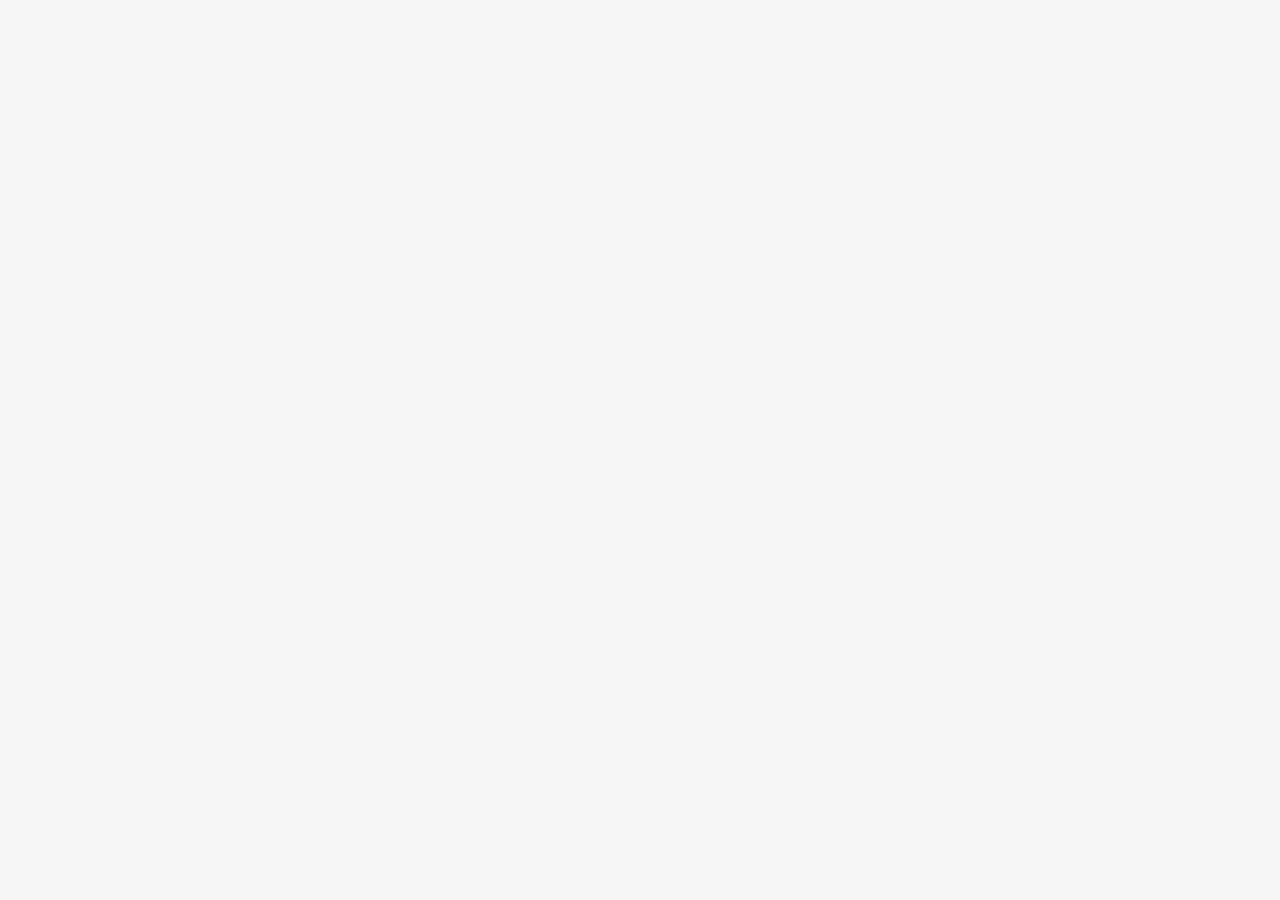
==== linenshirt/index.html @ 21cb7968 "Embed Linenshirt in the MrSpace page instead of redirecting" ====
<!doctype html>
<html lang="en">
<head>
  <meta charset="utf-8">
  <meta name="viewport" content="width=device-width, initial-scale=1">
  <meta name="robots" content="noindex,nofollow">
  <meta name="referrer" content="no-referrer">
  <meta http-equiv="Content-Security-Policy" content="default-src 'self'; frame-src https://linenshirt-atelier.rockyfrost10.chatgpt.site; style-src 'self' 'unsafe-inline'; script-src 'self' 'unsafe-inline'; base-uri 'none'; object-src 'none'">
  <title>Linenshirt · Personal wardrobe</title>
  <link rel="canonical" href="https://mrspace.online/linenshirt/">
  <link rel="stylesheet" href="/assets/site.css">
  <style>
    html,body{width:100%;height:100%;margin:0;overflow:hidden;background:var(--paper,#f6f6f6)}
    main{width:100%;height:100%;height:100dvh}
    iframe{display:block;width:100%;height:100%;border:0;background:#f6f6f6}
  </style>
</head>
<body>
  <main><iframe title="Linenshirt · Personal wardrobe and studio" src="https://linenshirt-atelier.rockyfrost10.chatgpt.site/" referrerpolicy="no-referrer" loading="eager"></iframe></main>
</body>
</html>
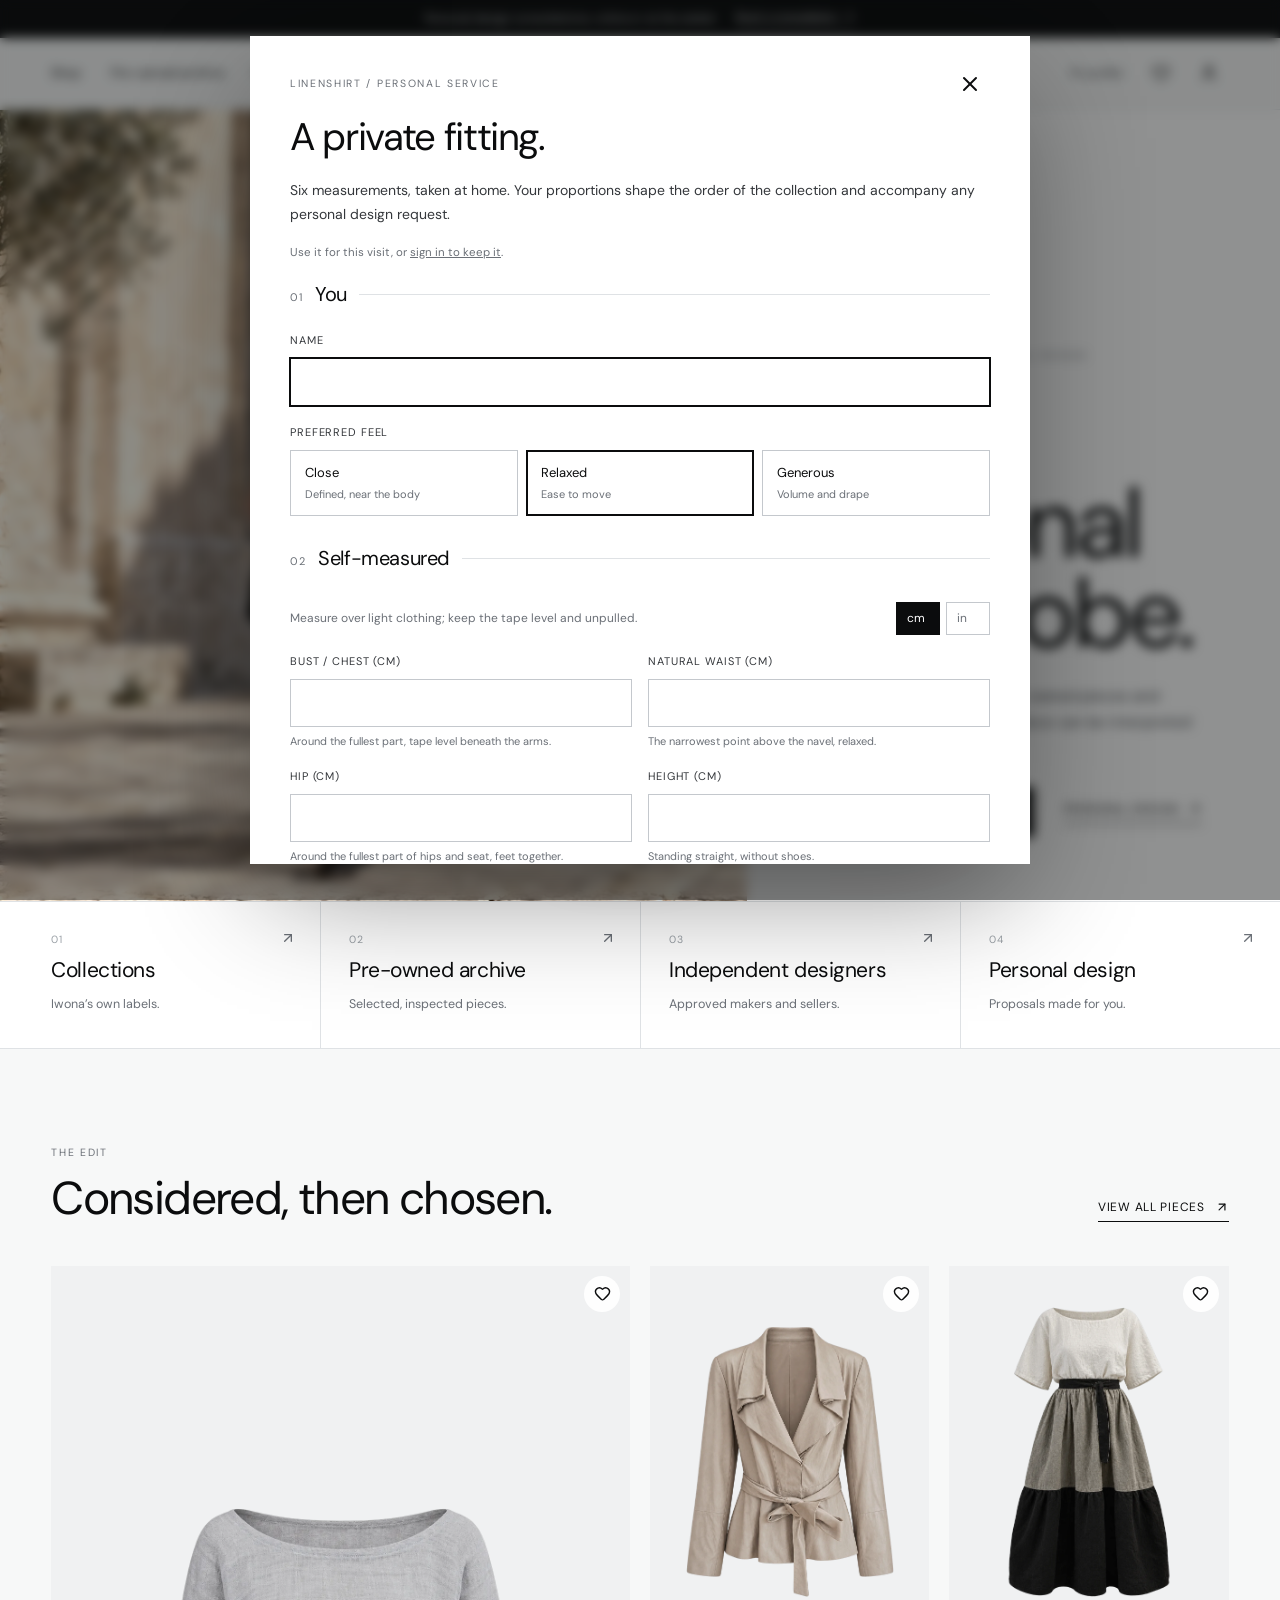
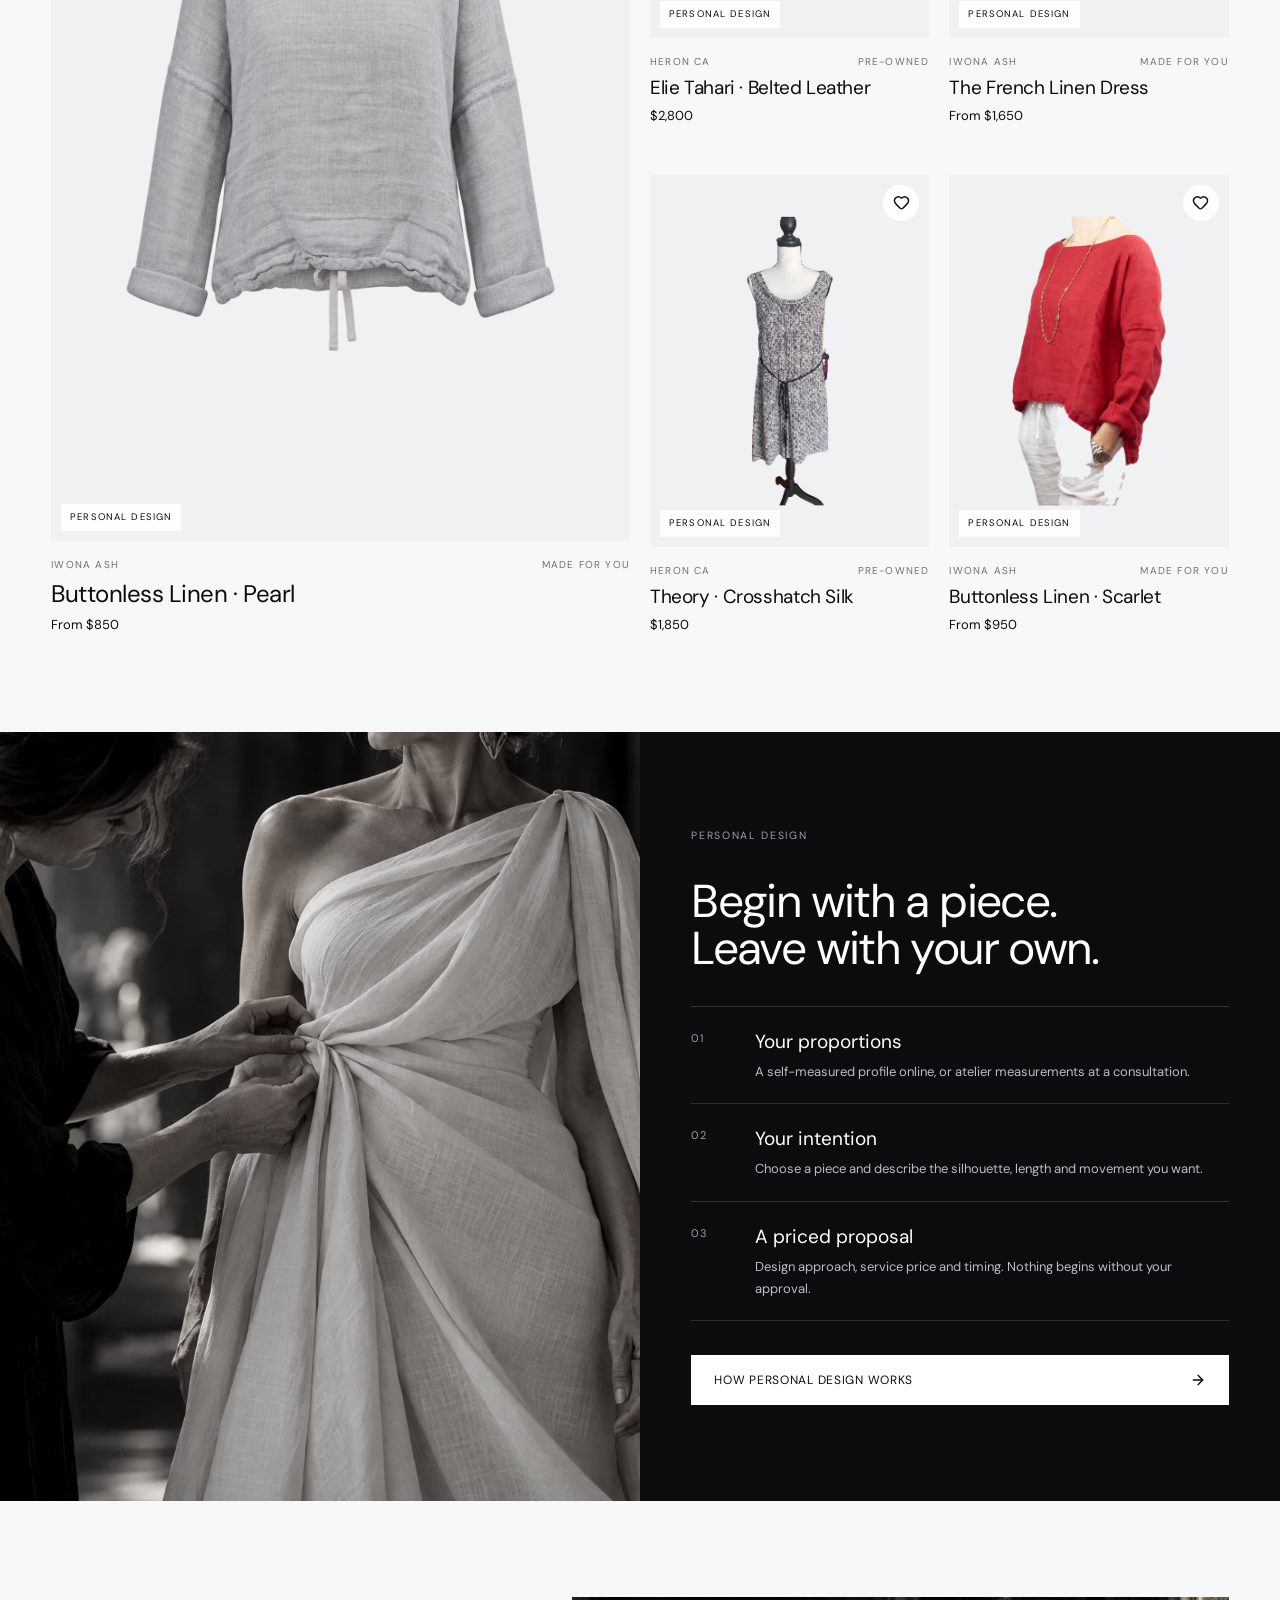
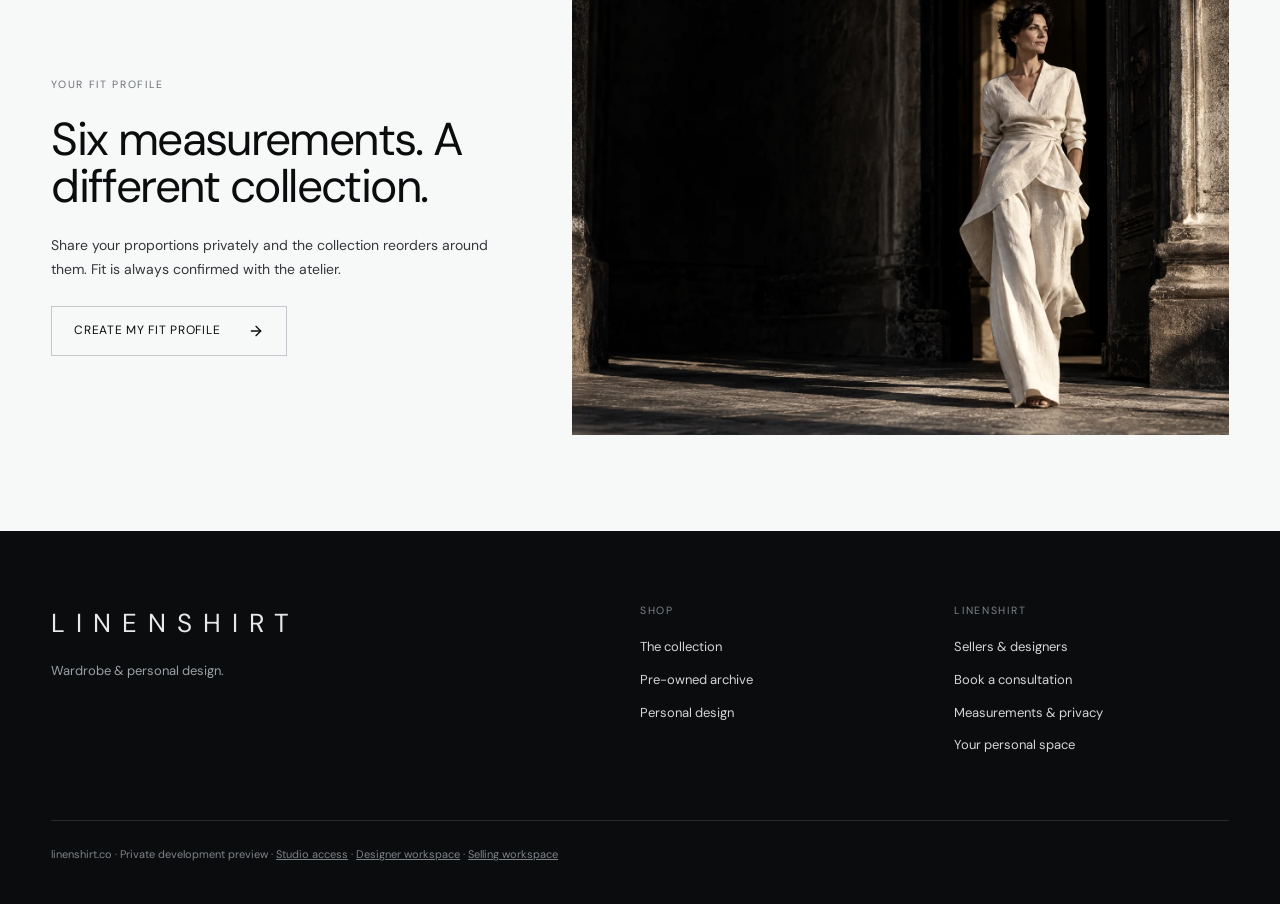
==== commit c2fc5823: "Add files via upload" ====
--- a/linenshirt/index.html
+++ b/linenshirt/index.html
@@ -5,17 +5,15 @@
   <meta name="viewport" content="width=device-width, initial-scale=1">
   <meta name="robots" content="noindex,nofollow">
   <meta name="referrer" content="no-referrer">
-  <meta http-equiv="Content-Security-Policy" content="default-src 'self'; frame-src https://linenshirt-atelier.rockyfrost10.chatgpt.site; style-src 'self' 'unsafe-inline'; script-src 'self' 'unsafe-inline'; base-uri 'none'; object-src 'none'">
+  <meta http-equiv="Content-Security-Policy" content="default-src 'self'; img-src 'self' data:; font-src 'self'; style-src 'self' 'unsafe-inline'; script-src 'self' 'unsafe-inline'; connect-src 'self'; frame-src 'none'; base-uri 'none'; object-src 'none'">
   <title>Linenshirt · Personal wardrobe</title>
+  <meta name="description" content="Linenshirt: contemporary pieces and personal design around your measurements. Illustrative preview collection.">
   <link rel="canonical" href="https://mrspace.online/linenshirt/">
-  <link rel="stylesheet" href="/assets/site.css">
-  <style>
-    html,body{width:100%;height:100%;margin:0;overflow:hidden;background:var(--paper,#f6f6f6)}
-    main{width:100%;height:100%;height:100dvh}
-    iframe{display:block;width:100%;height:100%;border:0;background:#f6f6f6}
-  </style>
+  <link rel="stylesheet" href="/linenshirt/app.css?v=20261021">
 </head>
 <body>
-  <main><iframe title="Linenshirt · Personal wardrobe and studio" src="https://linenshirt-atelier.rockyfrost10.chatgpt.site/" referrerpolicy="no-referrer" loading="eager"></iframe></main>
+  <div id="root"></div>
+  <noscript>Linenshirt needs JavaScript to show the collection.</noscript>
+  <script src="/linenshirt/app.js?v=20261021" defer></script>
 </body>
 </html>
--- a/linenshirt/app.css
+++ b/linenshirt/app.css
@@ -0,0 +1,499 @@
+/* Linenshirt — contemporary fashion-house identity (2026-10-21 direction).
+   Near-white and ink, disciplined cool neutrals, large editorial photography. */
+@font-face{font-family:LSans;src:url('/linenshirt/sans.ttf') format('truetype');font-display:swap}
+
+:root{
+  --bg:#f7f8f8;--paper:#ffffff;--surface:#eef0f1;--surface-2:#e4e7e9;
+  --line:#dfe2e5;--line-strong:#c4c8cd;
+  --ink:#0b0c0d;--ink-2:#34373b;--muted:#6b7077;--faint:#9aa0a6;
+  --danger:#a1271c;--danger-bg:#fbeeed;--ok-bg:#eaf0ec;--ok:#1f4a33;
+  --display:'Helvetica Neue',LSans,Arial,sans-serif;
+  --text:LSans,'Helvetica Neue',Arial,sans-serif;
+  --gutter:clamp(20px,4vw,64px);
+  --photo:saturate(.72) contrast(1.07) brightness(1.02);
+}
+*{box-sizing:border-box}
+html{scroll-behavior:smooth;-webkit-text-size-adjust:100%}
+body{margin:0;background:var(--bg);color:var(--ink);font:14px/1.6 var(--text);-webkit-font-smoothing:antialiased;font-synthesis:none}
+button,input,select,textarea{font:inherit;color:inherit}
+button,a{touch-action:manipulation}
+button{cursor:pointer;background:none;border:0;padding:0;text-align:inherit}
+button:disabled{opacity:.42;cursor:not-allowed}
+button[aria-busy="true"]{cursor:progress;opacity:.7}
+a{color:inherit}
+:focus-visible{outline:2px solid var(--ink);outline-offset:3px}
+h1,h2,h3,p,figure,blockquote{margin:0}
+h1,h2,h3{font-family:var(--display);font-weight:400;line-height:1.02;letter-spacing:-.035em}
+h1{font-size:clamp(40px,5.4vw,88px)}
+h2{font-size:clamp(30px,3.6vw,56px)}
+h3{font-size:22px;letter-spacing:-.02em;line-height:1.15}
+em{font-style:normal}
+p{color:var(--ink-2);line-height:1.7}
+strong{font-weight:500}
+img{display:block;width:100%;object-fit:cover;filter:var(--photo)}
+.eyebrow{display:block;font-size:10.5px;letter-spacing:.16em;text-transform:uppercase;color:var(--muted);line-height:1.5}
+.small{font-size:11.5px;color:var(--muted)}
+.sr-only,.skip:not(:focus){position:absolute;width:1px;height:1px;overflow:hidden;clip:rect(0 0 0 0);white-space:nowrap}
+.skip:focus{position:fixed;top:10px;left:10px;z-index:200;background:var(--ink);color:#fff;padding:10px 14px}
+
+/* Announcement + header */
+.announcement{background:var(--ink);color:#e9ebec;display:flex;justify-content:center;align-items:center;gap:18px;font-size:11px;letter-spacing:.04em;padding:9px var(--gutter);flex-wrap:wrap;text-align:center}
+.announcement button{display:inline-flex;align-items:center;gap:6px;color:#fff;border-bottom:1px solid #fff6;padding-bottom:1px}
+.header{position:sticky;top:0;z-index:60;display:grid;grid-template-columns:1fr auto 1fr;align-items:center;gap:20px;height:72px;padding:0 var(--gutter);background:rgba(247,248,248,.92);backdrop-filter:saturate(1.4) blur(14px);border-bottom:1px solid var(--line)}
+.header nav{display:flex;gap:30px;justify-self:start}
+.header nav button{font-size:12.5px;letter-spacing:.01em;padding:8px 0;border-bottom:1px solid transparent}
+.header nav button[aria-current="page"]{border-color:var(--ink)}
+.header nav button:hover{border-color:var(--line-strong)}
+.wordmark{font-family:var(--display);font-size:21px;letter-spacing:.42em;margin-right:-.42em;font-weight:400;justify-self:center;white-space:nowrap}
+.header-tools{display:flex;align-items:center;gap:8px;justify-self:end}
+.tool-text{font-size:12px;padding:8px 10px;color:var(--ink-2)}
+.tool-text:hover{color:var(--ink)}
+.icon-button{position:relative;display:inline-flex;align-items:center;justify-content:center;width:40px;height:40px}
+.icon-button .count{position:absolute;top:4px;right:2px;min-width:16px;height:16px;border-radius:8px;background:var(--ink);color:#fff;font-size:9px;line-height:16px;text-align:center;padding:0 4px}
+.admin-link{font-size:11px;letter-spacing:.14em;text-transform:uppercase;padding:9px 12px;border:1px solid var(--ink)}
+.mobile-only{display:none!important}
+.notices{position:sticky;top:72px;z-index:55}
+.notice{display:flex;align-items:center;justify-content:space-between;gap:20px;padding:12px var(--gutter);font-size:12.5px}
+.notice.error,.form-error{background:var(--danger-bg);color:var(--danger)}
+.notice.success{background:var(--ok-bg);color:var(--ok)}
+.notice button{display:flex}
+.form-error{padding:12px 14px;font-size:12px;margin-bottom:18px;border-left:2px solid var(--danger)}
+
+/* Buttons and links */
+.button{display:inline-flex;align-items:center;justify-content:space-between;gap:28px;min-height:50px;padding:14px 22px;background:var(--ink);color:#fff;border:1px solid var(--ink);font-size:12px;letter-spacing:.06em;text-transform:uppercase;text-decoration:none;transition:background .2s,color .2s,border-color .2s}
+.button:hover:not(:disabled){background:#2a2d31;border-color:#2a2d31}
+.button.light{background:#fff;color:var(--ink);border-color:#fff}
+.button.light:hover:not(:disabled){background:var(--surface);border-color:var(--surface)}
+.button.outline{background:transparent;color:var(--ink);border-color:var(--line-strong)}
+.button.outline:hover:not(:disabled){border-color:var(--ink);background:transparent}
+.button.wide{width:100%}
+.button.danger{color:var(--danger);border-color:#e3b8b3}
+.button.danger-solid{background:var(--danger);border-color:var(--danger);color:#fff}
+.text-link{display:inline-flex;align-items:center;gap:10px;font-size:12px;letter-spacing:.06em;text-transform:uppercase;text-decoration:none;border-bottom:1px solid var(--ink);padding-bottom:4px}
+.text-link.quiet{text-transform:none;letter-spacing:0;border-color:var(--line-strong);color:var(--ink-2)}
+.text-link:hover{border-color:var(--muted)}
+
+/* Hero: asymmetric fashion composition */
+.hero{position:relative;display:grid;grid-template-columns:minmax(0,7fr) minmax(0,5fr);min-height:min(88dvh,900px);background:var(--paper);border-bottom:1px solid var(--line)}
+.hero-media{position:relative;overflow:hidden;background:#111}
+.hero-media img{position:absolute;inset:0;height:100%;object-position:38% 42%;filter:saturate(.82) contrast(1.1) brightness(.98);transform:scale(1.08);transform-origin:38% 50%}
+.hero-copy{display:flex;flex-direction:column;justify-content:flex-end;padding:56px var(--gutter) 64px;gap:26px;position:relative;z-index:1}
+.hero-copy h1{font-size:clamp(52px,7.6vw,128px);line-height:.92;letter-spacing:-.055em;margin-left:-.06em}
+.hero-copy p{max-width:400px;font-size:15px}
+.hero-actions{display:flex;align-items:center;gap:30px;flex-wrap:wrap}
+.hero-inset{position:absolute;left:calc(58.333% - 32px - clamp(150px,14vw,220px));bottom:48px;width:clamp(150px,14vw,220px);background:var(--paper);padding:10px 10px 14px;box-shadow:0 30px 60px -30px #0005;z-index:2}
+.hero-inset img{aspect-ratio:4/5}
+.hero-inset figcaption{font-size:10px;letter-spacing:.08em;text-transform:uppercase;color:var(--muted);margin-top:10px;line-height:1.5}
+
+/* Pillars */
+.pillars{display:grid;grid-template-columns:repeat(4,1fr);border-bottom:1px solid var(--line);background:var(--paper)}
+.pillars button{position:relative;display:grid;gap:6px;padding:30px var(--gutter) 34px 28px;border-left:1px solid var(--line);text-align:left;transition:background .2s}
+.pillars button:first-child{border-left:0;padding-left:var(--gutter)}
+.pillars button:hover{background:var(--surface)}
+.pillars span{font-size:10.5px;color:var(--faint);letter-spacing:.1em}
+.pillars strong{font-family:var(--display);font-weight:400;font-size:21px;letter-spacing:-.02em}
+.pillars em{font-size:12.5px;color:var(--muted)}
+.pillars svg{position:absolute;top:28px;right:24px;color:var(--muted)}
+
+/* Sections */
+.section{padding:96px var(--gutter);max-width:1680px;margin:0 auto}
+.section.narrow{max-width:760px}
+.section-title{display:flex;justify-content:space-between;align-items:end;gap:24px;margin-bottom:44px}
+.section-title h1,.section-title h2{margin-top:14px}
+.title-actions{display:flex;gap:12px;flex-wrap:wrap}
+
+/* Product grid */
+.product-grid{display:grid;grid-template-columns:repeat(4,minmax(0,1fr));gap:48px 20px}
+.product-grid.feature{grid-template-columns:repeat(4,minmax(0,1fr))}
+.product-grid.feature .product-card:first-child{grid-column:span 2;grid-row:span 2}
+.product-grid.feature .product-card:first-child .product-image img{aspect-ratio:auto;height:100%;min-height:560px}
+.product-grid.feature .product-card:first-child .product-name{font-size:28px}
+.product-card{display:flex;flex-direction:column}
+.product-image{position:relative;overflow:hidden;background:var(--surface);flex:1}
+.product-image>button:first-child{display:block;width:100%;height:100%}
+.product-image img{aspect-ratio:3/4;height:100%;transition:transform .6s cubic-bezier(.2,.7,.2,1)}
+.product-image>button:hover img{transform:scale(1.035)}
+.favorite{position:absolute;right:10px;top:10px;background:#fffffff0;border-radius:50%;width:36px;height:36px}
+.tag{position:absolute;left:10px;bottom:10px;background:#fffffff0;font-size:9.5px;letter-spacing:.12em;text-transform:uppercase;padding:6px 9px}
+.product-meta{display:flex;justify-content:space-between;gap:10px;margin:16px 0 6px;font-size:10px;letter-spacing:.12em;text-transform:uppercase;color:var(--muted)}
+.product-name{font-family:var(--display);font-size:19px;letter-spacing:-.02em;line-height:1.25;text-align:left}
+.product-name:hover{text-decoration:underline;text-underline-offset:4px;text-decoration-thickness:1px}
+.product-bottom{display:flex;justify-content:space-between;gap:12px;margin-top:6px;font-size:13px}
+.fit{font-size:11px;color:var(--muted)}
+.fit-0{color:var(--ink)}
+.fit-0:before{content:'';display:inline-block;width:6px;height:6px;border-radius:50%;background:var(--ink);margin-right:6px;vertical-align:1px}
+
+/* Service band */
+.service-band{display:grid;grid-template-columns:1fr 1fr;background:var(--ink);color:#fff}
+.service-band>img{height:100%;min-height:720px;filter:grayscale(.85) contrast(1.1) brightness(.92)}
+.service-band>div{padding:96px var(--gutter);display:flex;flex-direction:column;justify-content:center;gap:34px}
+.service-band .eyebrow{color:#9aa0a6}
+.service-band h2{color:#fff}
+.service-band p{color:#b9bec4}
+.steps{list-style:none;margin:0;padding:0;display:grid;gap:0;border-top:1px solid #ffffff26}
+.steps li{display:grid;grid-template-columns:52px 1fr;gap:12px;padding:20px 0;border-bottom:1px solid #ffffff26}
+.steps li>span{font-size:11px;letter-spacing:.1em;color:#9aa0a6;padding-top:3px}
+.steps strong{display:block;font-family:var(--display);font-weight:400;font-size:19px;margin-bottom:4px}
+.steps p{font-size:13px}
+.steps.compact{border-color:var(--line)}
+.steps.compact li{border-color:var(--line);padding:14px 0}
+.steps.compact li>span{color:var(--muted)}
+.steps.compact strong{font-size:16px}
+.steps.compact p{color:var(--ink-2);font-size:12.5px}
+
+/* Split feature */
+.split-feature{display:grid;grid-template-columns:5fr 7fr;gap:var(--gutter);align-items:center}
+.split-copy{display:grid;gap:24px;justify-items:start;max-width:480px}
+.split-feature>img{aspect-ratio:3/2;object-position:30% 50%}
+
+/* Shop */
+.collection-heading{display:flex;justify-content:space-between;align-items:end;gap:40px}
+.collection-heading h1{margin-top:16px}
+.profile-link{display:inline-flex;gap:8px;align-items:center;font-size:12px;border-bottom:1px solid var(--line-strong);padding-bottom:4px;white-space:nowrap}
+.filters{display:flex;justify-content:space-between;align-items:center;gap:20px;margin:48px 0 18px;padding:14px 0;border-top:1px solid var(--line);border-bottom:1px solid var(--line);position:sticky;top:72px;z-index:20;background:var(--bg)}
+.chips{display:flex;gap:6px;flex-wrap:wrap}
+.chips button{font-size:12px;padding:7px 13px;border:1px solid transparent;border-radius:999px;color:var(--ink-2);white-space:nowrap}
+.chips button:hover{border-color:var(--line-strong)}
+.chips button.is-on{background:var(--ink);color:#fff;border-color:var(--ink)}
+.chips button span{opacity:.6;margin-left:4px}
+.filter-tools{display:flex;align-items:center;gap:14px}
+.search{display:flex;align-items:center;gap:8px;border-bottom:1px solid var(--line-strong);padding-bottom:3px}
+.search input{width:150px;border:0;background:none;padding:5px 2px;font-size:12.5px;outline-offset:4px}
+.sort select{border:0;background:none;font-size:12.5px;padding:6px 2px;cursor:pointer}
+.collection-note{font-size:12px;color:var(--muted);margin-bottom:32px}
+.disclosure{font-size:11px;color:var(--muted);margin-top:56px;max-width:760px}
+
+/* Product page */
+.product-page{display:grid;grid-template-columns:minmax(0,7fr) minmax(0,5fr);background:var(--paper)}
+.product-visual{position:relative;background:var(--surface)}
+.product-visual>img{height:calc(100dvh - 72px);min-height:640px}
+.product-visual .detail{position:relative;overflow:hidden;height:70dvh;min-height:480px;border-top:1px solid var(--paper)}
+.product-visual .detail img{height:100%;transform:scale(2.1);transform-origin:45% 40%}
+.product-visual .detail figcaption{position:absolute;left:20px;bottom:18px;background:#fffffff0;font-size:10.5px;letter-spacing:.12em;text-transform:uppercase;padding:7px 10px}
+.back{position:absolute;top:20px;left:20px;display:flex;align-items:center;gap:6px;font-size:12px;background:#fffffff0;padding:9px 12px;z-index:2}
+.product-copy{padding:64px clamp(24px,5vw,80px) 80px;display:flex;flex-direction:column;gap:24px}
+.product-copy h1{font-size:clamp(36px,3.6vw,58px)}
+.price{display:flex;align-items:baseline;gap:14px;flex-wrap:wrap;font-family:var(--display);font-size:24px;color:var(--ink);letter-spacing:-.01em}
+.price span{font-family:var(--text);font-size:11px;letter-spacing:.1em;text-transform:uppercase;color:var(--muted)}
+.desc{font-size:15px;max-width:540px}
+.fit-note{display:flex;justify-content:space-between;align-items:end;gap:20px;padding:22px;background:var(--surface)}
+.fit-note h3{font-size:20px;margin:8px 0 6px}
+.fit-note p{font-size:13px}
+.cta-stack{display:grid;gap:10px}
+.save{justify-self:start;margin-top:6px;text-transform:none;letter-spacing:0;border-color:transparent}
+.callout{padding:16px 18px;background:var(--surface);border-left:2px solid var(--ink);font-size:13px;color:var(--ink-2);line-height:1.7;margin-bottom:18px}
+.cta-stack .callout{margin:0}
+.spec{display:grid;margin:0;border-top:1px solid var(--line)}
+.spec>div{display:grid;grid-template-columns:150px 1fr;gap:16px;padding:13px 0;border-bottom:1px solid var(--line);font-size:13px}
+.spec dt{color:var(--muted)}
+.spec dd{margin:0}
+.product-copy details{border-bottom:1px solid var(--line);padding:4px 0 16px}
+.product-copy summary,.admin-record summary,.modal summary{cursor:pointer;font-size:12px;letter-spacing:.08em;text-transform:uppercase;padding:12px 0;list-style-position:outside}
+.measure-table,.snapshot table{width:100%;border-collapse:collapse;font-size:13px;margin:6px 0 12px}
+.measure-table th,.measure-table td,.snapshot th,.snapshot td{padding:8px 0;border-bottom:1px solid var(--line);text-align:right;font-weight:400}
+.measure-table th:first-child,.snapshot th:first-child{text-align:left;text-transform:capitalize;color:var(--muted)}
+.measure-table thead th,.snapshot thead th{font-size:10.5px;letter-spacing:.1em;text-transform:uppercase;color:var(--muted)}
+.price-lines{margin:8px 0 16px;display:grid}
+.price-lines>div{display:flex;justify-content:space-between;gap:16px;padding:9px 0;border-bottom:1px solid var(--line);font-size:13px}
+.price-lines dt{color:var(--muted)}
+.price-lines dd{margin:0;text-align:right}
+.price-lines .total{border-bottom:0;border-top:1px solid var(--ink);margin-top:2px;padding-top:12px}
+.price-lines .total dt{color:var(--ink)}
+.price-lines .total dd{font-family:var(--display);font-size:18px}
+
+/* Personal design page */
+.atelier-hero{display:grid;grid-template-columns:5fr 7fr;min-height:76dvh;background:var(--paper);border-bottom:1px solid var(--line)}
+.atelier-hero>div{padding:96px var(--gutter) 72px;display:flex;flex-direction:column;justify-content:flex-end;gap:26px}
+.atelier-hero p{max-width:470px;font-size:15px}
+.atelier-hero>img{height:100%;filter:grayscale(.6) contrast(1.08)}
+.journey{display:grid;grid-template-columns:repeat(4,1fr);gap:0;border-top:1px solid var(--line)}
+.journey article{padding:36px 28px 0 0;border-right:1px solid var(--line);margin-right:28px}
+.journey article:last-child{border-right:0;margin-right:0}
+.journey span{font-size:11px;letter-spacing:.1em;color:var(--muted)}
+.journey h3{margin:28px 0 12px}
+.journey p{font-size:13.5px}
+
+/* Account */
+.tabs{display:flex;gap:28px;border-bottom:1px solid var(--line);margin-bottom:28px;overflow-x:auto;scrollbar-width:none}
+.tabs button{padding:14px 0;white-space:nowrap;font-size:13px;color:var(--muted);border-bottom:1px solid transparent;margin-bottom:-1px}
+.tabs button.is-on{color:var(--ink);border-color:var(--ink)}
+.records.is-refreshing,.admin-records.is-refreshing{opacity:.55;transition:opacity .2s}
+.record{display:flex;gap:28px;padding:28px 0;border-bottom:1px solid var(--line)}
+.record>img{width:132px;aspect-ratio:3/4;height:auto;flex:none}
+.record>div{flex:1;min-width:0;display:grid;gap:10px;justify-items:start}
+.record p{font-size:13.5px;max-width:720px}
+.badges{display:flex;gap:6px;flex-wrap:wrap}
+.status,.badge{display:inline-block;font-size:9.5px;letter-spacing:.12em;text-transform:uppercase;padding:5px 9px;border:1px solid var(--line-strong);color:var(--ink-2);line-height:1.4}
+.status-attention{background:var(--ink);border-color:var(--ink);color:#fff}
+.status-done{border-color:var(--ink);color:var(--ink)}
+.status-closed{color:var(--faint);border-color:var(--line)}
+.badge.quiet{border-color:transparent;color:var(--muted);padding-left:0}
+.badge.warn{border-color:#e3b8b3;color:var(--danger)}
+.quote{width:100%;max-width:620px;padding:22px;background:var(--surface);display:grid;gap:8px}
+.quote .button{justify-self:start}
+.submission-intro{display:flex;gap:24px;align-items:center;justify-content:space-between;margin:0 0 24px;padding:18px 20px;background:var(--surface)}
+.submission-intro p{max-width:560px;font-size:13px}
+.account-actions{display:flex;justify-content:space-between;gap:20px;margin-top:44px}
+.empty{padding:56px 0;display:grid;gap:14px;justify-items:start}
+.empty p{max-width:520px;color:var(--muted)}
+.loading{min-height:50vh;display:grid;place-items:center}
+.loading-row{display:flex;align-items:center;gap:12px;padding:40px 0;color:var(--muted);font-size:13px}
+.loading-dot{width:8px;height:8px;border-radius:50%;background:var(--ink);animation:pulse 1s ease-in-out infinite alternate}
+@keyframes pulse{from{opacity:.2}to{opacity:1}}
+
+/* Partners */
+.partners h1{margin:20px 0 26px}
+.lede{font-size:17px;max-width:660px}
+.partner-grid{display:grid;grid-template-columns:1fr 1fr;gap:20px;margin-top:64px}
+.partner-grid article{padding:40px;background:var(--paper);border:1px solid var(--line);display:grid;gap:18px;justify-items:start}
+.partner-grid span{font-size:11px;color:var(--muted);letter-spacing:.1em}
+
+/* Footer */
+footer{display:grid;grid-template-columns:2fr 1fr 1fr;gap:40px;padding:72px var(--gutter) 40px;background:var(--ink);color:#e6e8ea;margin-top:0}
+.footer-brand{font-family:var(--display);font-size:26px;letter-spacing:.42em}
+.footer-brand span{display:block;font:13px/1.8 var(--text);letter-spacing:0;color:#9aa0a6;margin-top:14px}
+footer>div:not(:first-child){display:flex;flex-direction:column;align-items:start;gap:12px}
+footer .eyebrow{color:#7d838a;margin-bottom:6px}
+footer button{font-size:13px;color:#d3d6d9}
+footer button:hover{color:#fff}
+.footer-note{grid-column:1/-1;font-size:11px;color:#7d838a;border-top:1px solid #ffffff1f;padding-top:24px;margin-top:24px}
+
+/* Modal + forms */
+.scrim{position:fixed;inset:0;z-index:100;display:flex;align-items:center;justify-content:center;padding:24px;background:#0b0c0d73;backdrop-filter:blur(6px)}
+.modal{background:var(--paper);width:600px;max-width:100%;max-height:92dvh;overflow:auto;padding:28px 40px 40px;box-shadow:0 40px 120px -20px #0007;overscroll-behavior:contain}
+.modal-wide{width:780px}
+.modal-top{display:flex;align-items:center;justify-content:space-between;margin-bottom:14px}
+.modal h2{font-size:clamp(28px,3vw,40px);margin-bottom:22px}
+.modal p{font-size:13px;margin-bottom:16px}
+.modal p.small{font-size:11.5px}
+.modal blockquote,.admin-record blockquote{font-size:13px;color:var(--ink-2);border-left:2px solid var(--line-strong);padding:2px 0 2px 14px;margin:0 0 14px}
+.lede-sm{font-size:14px!important;color:var(--ink-2)}
+.field{display:block;margin-bottom:18px}
+.field>span,.field-label{display:block;font-size:11px;letter-spacing:.08em;text-transform:uppercase;color:var(--ink-2);margin-bottom:8px}
+.field input,.field select,.field textarea{width:100%;border:1px solid var(--line-strong);border-radius:0;background:var(--paper);padding:12px 13px;font-size:14px;color:var(--ink);transition:border-color .15s}
+.field input:hover,.field select:hover,.field textarea:hover{border-color:var(--muted)}
+.field input:focus,.field select:focus,.field textarea:focus{border-color:var(--ink);outline:none;box-shadow:0 0 0 1px var(--ink)}
+.field textarea{resize:vertical;min-height:96px}
+.field input.is-locked{background:var(--surface);color:var(--muted);border-style:dashed}
+.field-hint{display:block;font-size:11px;color:var(--muted);margin-top:6px;line-height:1.5}
+.field-error{display:block;font-size:11.5px;color:var(--danger);margin-top:6px}
+.has-error input,.has-error select,.has-error textarea{border-color:var(--danger)}
+.form-grid{display:grid;grid-template-columns:1fr 1fr;gap:0 16px}
+.form-grid.three{grid-template-columns:repeat(3,1fr)}
+.checkbox{display:flex;align-items:flex-start;gap:10px;font-size:12.5px;line-height:1.6;color:var(--ink-2);margin-bottom:14px;cursor:pointer}
+.checkbox input{margin-top:3px;accent-color:var(--ink);width:16px;height:16px;flex:none}
+.checkbox.has-error{color:var(--danger)}
+.form-actions{display:flex;align-items:center;gap:24px;flex-wrap:wrap;margin-top:8px}
+.consult fieldset{border:0;border-top:1px solid var(--line);margin:0;padding:22px 0 8px}
+.consult legend{display:flex;gap:12px;align-items:baseline;font-family:var(--display);font-size:20px;letter-spacing:-.02em;padding:0 12px 0 0}
+.consult legend span{font-family:var(--text);font-size:11px;color:var(--muted);letter-spacing:.1em}
+.choice-row{display:grid;grid-template-columns:repeat(3,1fr);gap:8px;margin-bottom:18px}
+.choice{display:grid;gap:2px;padding:12px 14px;border:1px solid var(--line-strong);text-align:left}
+.choice strong{font-size:13px;font-weight:400}
+.choice span{font-size:11px;color:var(--muted)}
+.choice.is-on{border-color:var(--ink);box-shadow:inset 0 0 0 1px var(--ink)}
+.unit-switch{display:flex;align-items:center;gap:6px;margin:6px 0 18px;font-size:12px;color:var(--muted)}
+.unit-switch span{margin-right:auto;padding-right:12px}
+.unit-switch button{min-width:44px;padding:6px 10px;border:1px solid var(--line-strong);font-size:12px}
+.unit-switch button.is-on{background:var(--ink);color:#fff;border-color:var(--ink)}
+.aside-note{display:flex;gap:20px;align-items:center;justify-content:space-between;padding:16px 18px;background:var(--surface);margin:4px 0 14px}
+.aside-note p{margin:0!important;font-size:12.5px}
+.aside-note .text-link{white-space:nowrap}
+.order-summary{display:flex;gap:16px;align-items:center;margin-bottom:16px}
+.order-summary img{width:72px;aspect-ratio:3/4;height:auto;flex:none}
+.order-summary h3{margin:4px 0}
+.order-summary p{margin:0!important}
+.media-pick{display:grid;grid-template-columns:120px 1fr;gap:18px;align-items:start;margin-bottom:6px}
+.media-pick>img{aspect-ratio:3/4;height:auto;background:var(--surface)}
+.submission-photo{height:300px;object-fit:contain;background:var(--surface);margin-bottom:18px}
+
+/* Studio */
+.admin-shell{display:grid;grid-template-columns:240px minmax(0,1fr);min-height:80dvh;background:var(--paper)}
+.admin-shell>*{min-width:0}
+.admin-shell>aside{background:var(--bg);border-right:1px solid var(--line);padding:36px 24px;display:flex;flex-direction:column;gap:22px}
+.admin-shell aside nav{display:grid}
+.admin-shell aside nav button{text-align:left;padding:10px 12px;font-size:13px;color:var(--ink-2);border-left:2px solid transparent}
+.admin-shell aside nav button:hover{background:var(--surface)}
+.admin-shell aside nav button.is-on{color:var(--ink);border-color:var(--ink);background:var(--paper)}
+.admin-shell aside>p{font-size:11px;color:var(--muted);overflow-wrap:anywhere;margin-top:auto}
+.admin-content{padding:44px clamp(20px,4vw,56px);min-width:0}
+.admin-head{display:flex;justify-content:space-between;align-items:end;gap:20px;margin-bottom:28px}
+.admin-head h1{font-size:clamp(32px,3.4vw,48px);margin-top:10px}
+.admin-toolbar{display:flex;align-items:center;gap:18px;flex-wrap:wrap;padding-bottom:18px;margin-bottom:8px;border-bottom:1px solid var(--line)}
+.admin-toolbar .chips{flex:1}
+.admin-record{display:flex;gap:22px;align-items:flex-start;padding:24px 0;border-bottom:1px solid var(--line)}
+.admin-record>img{width:84px;aspect-ratio:3/4;height:auto;flex:none}
+.admin-record>div:not(.order-actions){flex:1;min-width:0;display:grid;gap:7px;justify-items:start}
+.admin-record h3{font-size:20px}
+.admin-record p{font-size:12.5px;overflow-wrap:anywhere}
+.admin-record small{font-size:11px;color:var(--muted)}
+.admin-record>.button{flex:none;font-size:11px;min-height:42px;padding:10px 16px}
+.admin-record details{width:100%;max-width:520px}
+.quote-line{padding:10px 12px;background:var(--surface);width:100%}
+.order-actions{display:flex;flex-direction:column;gap:8px;flex:none}
+.order-actions .button{font-size:11px;min-height:40px;padding:9px 14px}
+.integration-banner{display:flex;align-items:center;justify-content:space-between;gap:20px;padding:18px 20px;background:var(--surface);margin-bottom:22px}
+.integration-banner strong{font-size:13px}
+.integration-banner p{font-size:12.5px}
+.integration-banner .button{white-space:nowrap}
+.admin-content>.disclosure{margin-top:48px}
+
+/* Responsive */
+@media(max-width:1180px){
+  .product-grid{grid-template-columns:repeat(3,minmax(0,1fr))}
+  .product-grid.feature{grid-template-columns:repeat(3,minmax(0,1fr))}
+  .product-grid.feature .product-card:first-child{grid-column:span 3;grid-row:auto}
+  .product-grid.feature .product-card:first-child .product-image img{min-height:0;aspect-ratio:16/10}
+  .pillars{grid-template-columns:repeat(2,1fr)}
+  .pillars button:nth-child(3){border-left:0;padding-left:var(--gutter)}
+  .pillars button:nth-child(n+3){border-top:1px solid var(--line)}
+  .journey{grid-template-columns:repeat(2,1fr);row-gap:36px}
+  .journey article:nth-child(2){border-right:0;margin-right:0}
+  .header nav{gap:20px}
+  .desktop-only{display:none!important}
+}
+@media(max-width:860px){
+  .mobile-only{display:inline-flex!important}
+  .header{grid-template-columns:auto 1fr auto;height:62px;gap:8px}
+  .notices,.filters{top:62px}
+  .wordmark{font-size:16px;letter-spacing:.34em;margin-right:-.34em}
+  .header nav{display:none}
+  .header nav.open{display:flex;position:absolute;top:100%;left:0;right:0;width:100%;justify-self:stretch;flex-direction:column;gap:0;background:var(--paper);border-bottom:1px solid var(--line);padding:8px var(--gutter) 20px;box-shadow:0 30px 40px -30px #0003}
+  .header nav.open button{font-family:var(--display);font-size:24px;letter-spacing:-.02em;padding:14px 0;border-bottom:1px solid var(--line);text-align:left}
+  .header-tools{gap:0}
+  .admin-link{font-size:10px;padding:7px 8px;margin-left:4px}
+  .hero{grid-template-columns:1fr;min-height:0}
+  .hero-media{height:72dvh;min-height:440px}
+  .hero-media img{object-position:30% 40%;transform:none}
+  .hero-copy{padding:36px var(--gutter) 48px}
+  .hero-copy h1{font-size:clamp(50px,14vw,84px)}
+  .hero-inset{left:auto;bottom:auto;right:var(--gutter);top:calc(max(72dvh,440px) - 130px);width:110px;padding:6px 6px 8px}
+  .hero-inset figcaption{display:none}
+  .service-band,.split-feature,.atelier-hero,.product-page{grid-template-columns:1fr}
+  .service-band>img{min-height:0;height:420px}
+  .service-band>div{padding:56px var(--gutter)}
+  .split-feature{gap:36px}
+  .atelier-hero>img{height:380px;order:-1}
+  .atelier-hero>div{padding:44px var(--gutter)}
+  .product-visual>img{height:74dvh;min-height:420px}
+  .product-visual .detail{display:none}
+  .product-copy{padding:36px var(--gutter) 56px}
+  .collection-heading{display:block}
+  .profile-link{margin-top:20px}
+  .filters{flex-direction:column;align-items:stretch;gap:12px;margin-top:32px}
+  .chips{flex-wrap:nowrap;overflow-x:auto;scrollbar-width:none;margin:0 calc(-1 * var(--gutter));padding:0 var(--gutter)}
+  .filter-tools{justify-content:space-between}
+  .partner-grid{grid-template-columns:1fr}
+  .admin-shell{grid-template-columns:1fr}
+  .admin-shell>aside{padding:12px var(--gutter);border-right:0;border-bottom:1px solid var(--line);gap:8px}
+  .admin-shell aside>.eyebrow,.admin-shell aside>p{display:none}
+  .admin-shell aside nav{display:flex;overflow-x:auto;gap:4px;scrollbar-width:none}
+  .admin-shell aside nav button{white-space:nowrap;border-left:0;border-bottom:2px solid transparent;padding:10px 10px}
+  .admin-shell aside nav button.is-on{border-color:var(--ink)}
+  footer{grid-template-columns:1fr 1fr}
+  .footer-brand{grid-column:1/-1}
+}
+@media(max-width:620px){
+  body{font-size:14px}
+  .section{padding:56px var(--gutter)}
+  .announcement{font-size:10.5px;gap:8px}
+  .announcement>span{display:none}
+  .product-grid,.product-grid.feature{grid-template-columns:repeat(2,minmax(0,1fr));gap:32px 12px}
+  .product-grid.feature .product-card:first-child{grid-column:span 2}
+  .product-grid.feature .product-card:first-child .product-image img{aspect-ratio:4/5}
+  .product-name{font-size:16px}
+  .product-meta{display:block;font-size:9.5px}
+  .product-meta span{display:block}
+  .product-bottom{display:grid;gap:2px;font-size:12.5px}
+  .tag{display:none}
+  .favorite{width:32px;height:32px;top:6px;right:6px}
+  .pillars{grid-template-columns:1fr}
+  .pillars button,.pillars button:nth-child(3){border-left:0;padding-left:var(--gutter);border-top:1px solid var(--line)}
+  .pillars button:first-child{border-top:0}
+  .section-title{display:block}
+  .section-title .text-link,.title-actions{margin-top:20px}
+  .journey{grid-template-columns:1fr}
+  .journey article{border-right:0;margin-right:0;padding-right:0}
+  .spec>div{grid-template-columns:1fr;gap:2px}
+  .fit-note{display:grid;align-items:start}
+  .record{gap:16px}
+  .record>img{width:84px}
+  .submission-intro,.aside-note,.integration-banner{display:grid;justify-items:start}
+  .scrim{padding:0;align-items:flex-end}
+  .modal,.modal-wide{width:100%;max-height:94dvh;padding:20px 20px 32px}
+  .form-grid,.form-grid.three{grid-template-columns:1fr 1fr;gap:0 12px}
+  .choice-row{grid-template-columns:1fr}
+  .admin-head{display:grid;justify-items:start}
+  .admin-record{flex-wrap:wrap}
+  .admin-record>div:not(.order-actions){flex:1 1 calc(100% - 100px)}
+  .admin-record>img{width:64px}
+  .header .icon-button{width:34px}
+  .wordmark{font-size:14px;letter-spacing:.28em;margin-right:-.28em}
+  .admin-record>.button,.order-actions{width:100%}
+  .order-actions{flex-direction:row;flex-wrap:wrap}
+  .media-pick{grid-template-columns:80px 1fr}
+  footer{grid-template-columns:1fr;padding:56px var(--gutter) 32px}
+  .account-actions{flex-direction:column;align-items:start}
+}
+@media(prefers-reduced-motion:reduce){
+  *{scroll-behavior:auto!important;transition:none!important;animation:none!important}
+}
+
+/* ── Shared studio catalog (2026-10-21) ──────────────────────────────────
+   One packshot rule for every catalog image: same light grey ground, portrait 3:4,
+   whole garment visible (contain), fixed inner margin, no colour filter.
+   Campaign/hero photography keeps its own art direction above. */
+:root{--studio:#f0f1f2;--studio-pad:6%}
+.product-image{background:var(--studio)}
+.product-image>button:first-child{aspect-ratio:3/4;height:auto;background:var(--studio)}
+.product-image img,
+.product-grid.feature .product-card:first-child .product-image img{aspect-ratio:3/4;height:100%;min-height:0;object-fit:contain;padding:var(--studio-pad);filter:none;background:var(--studio)}
+.product-image>button.is-original img{padding:calc(var(--studio-pad) * 1.6);mix-blend-mode:multiply}
+.product-image>button:hover img{transform:scale(1.02)}
+.product-grid.feature .product-card:first-child .product-name{font-size:24px}
+.pdp-frame{background:var(--studio);aspect-ratio:3/4;max-height:calc(100dvh - 72px);margin:0 auto;width:100%;display:flex;align-items:center;justify-content:center}
+.pdp-frame img{width:100%;height:100%;object-fit:contain;padding:var(--studio-pad);filter:none}
+.pdp-frame.is-original img{object-fit:contain;padding:0}
+.pdp-views{display:flex;gap:10px;padding:14px 20px;background:var(--paper)}
+.pdp-views button{display:flex;flex-direction:column;align-items:flex-start;gap:6px;font-size:11px;letter-spacing:.08em;text-transform:uppercase;color:var(--ink-2);border:1px solid transparent;padding:4px}
+.pdp-views button[aria-pressed=true]{border-color:var(--ink);color:var(--ink)}
+.pdp-views .thumb{display:block;width:64px;aspect-ratio:3/4;background:var(--studio);overflow:hidden}
+.pdp-views .thumb img{width:100%;height:100%;object-fit:cover;filter:none}
+.pdp-views .thumb.is-studio img{object-fit:contain;padding:4px}
+.image-note{font-size:11.5px;color:var(--muted);padding:0 20px 16px;background:var(--paper);margin:0}
+.product-visual{background:var(--paper)}
+.sample-note{font-size:12px;color:var(--ink-2);border-left:2px solid var(--line-strong);padding:2px 0 2px 10px;margin:10px 0}
+.fit-reasons{list-style:none;margin:10px 0 6px;padding:0;display:grid;gap:4px;font-size:12.5px}
+.fit-reasons li{padding-left:16px;position:relative;color:var(--ink-2)}
+.fit-reasons li::before{content:'';position:absolute;left:0;top:.55em;width:7px;height:7px;border-radius:50%;border:1px solid var(--line-strong)}
+.fit-reasons li.ok::before{background:var(--ink);border-color:var(--ink)}
+.fit-reasons li.off::before{background:transparent;border-color:var(--ink)}
+.profile-scope{font-size:12px;color:var(--ink-2);margin:-8px 0 18px}
+.text-link.inline{display:inline;padding:0;font-size:inherit}
+.houses{display:flex;gap:0;border:1px solid var(--line-strong);border-radius:999px;padding:2px;flex-shrink:0}
+.houses button{font-size:12px;padding:6px 13px;border-radius:999px;white-space:nowrap;color:var(--ink-2)}
+.houses button.is-on{background:var(--ink);color:#fff}
+.filters{flex-wrap:wrap}
+.media-fieldset{border:1px solid var(--line);padding:16px;margin:0 0 6px;min-width:0}
+.media-fieldset legend{font-size:11px;letter-spacing:.12em;text-transform:uppercase;padding:0 6px}
+.media-pair{display:grid;grid-template-columns:1fr 1fr;gap:18px}
+.media-pair .media-pick{display:flex;flex-direction:column;gap:8px}
+.media-pair .media-pick>img{width:100%;max-width:180px;aspect-ratio:3/4;object-fit:contain;filter:none;background:var(--studio)}
+.media-label{font-size:11px;letter-spacing:.1em;text-transform:uppercase;color:var(--ink-2)}
+.studio-frame{width:100%;max-width:180px;aspect-ratio:3/4;background:var(--studio);display:flex;align-items:center;justify-content:center;text-align:center;font-size:11px;color:var(--ink-2);padding:8px}
+.studio-frame img{width:100%;height:100%;object-fit:contain;filter:none}
+.span-all{grid-column:1/-1}
+.order-summary img,.request-card img{filter:none}
+@media (max-width:1100px){
+  .product-grid.feature .product-card:first-child .product-image img{aspect-ratio:3/4}
+}
+@media (max-width:760px){
+  .product-grid.feature .product-card:first-child .product-image img{aspect-ratio:3/4}
+  .product-grid.feature .product-card:first-child{grid-column:span 1}
+  .houses{overflow-x:auto;scrollbar-width:none;border-radius:14px;max-width:100%}
+  .filter-tools{flex-wrap:wrap;gap:8px}
+  .media-pair{grid-template-columns:1fr}
+  .pdp-frame{max-height:78dvh}
+}
+.admin-record>img.admin-thumb{object-fit:contain;background:var(--studio);filter:none}
+.filters>*{min-width:0;max-width:100%}
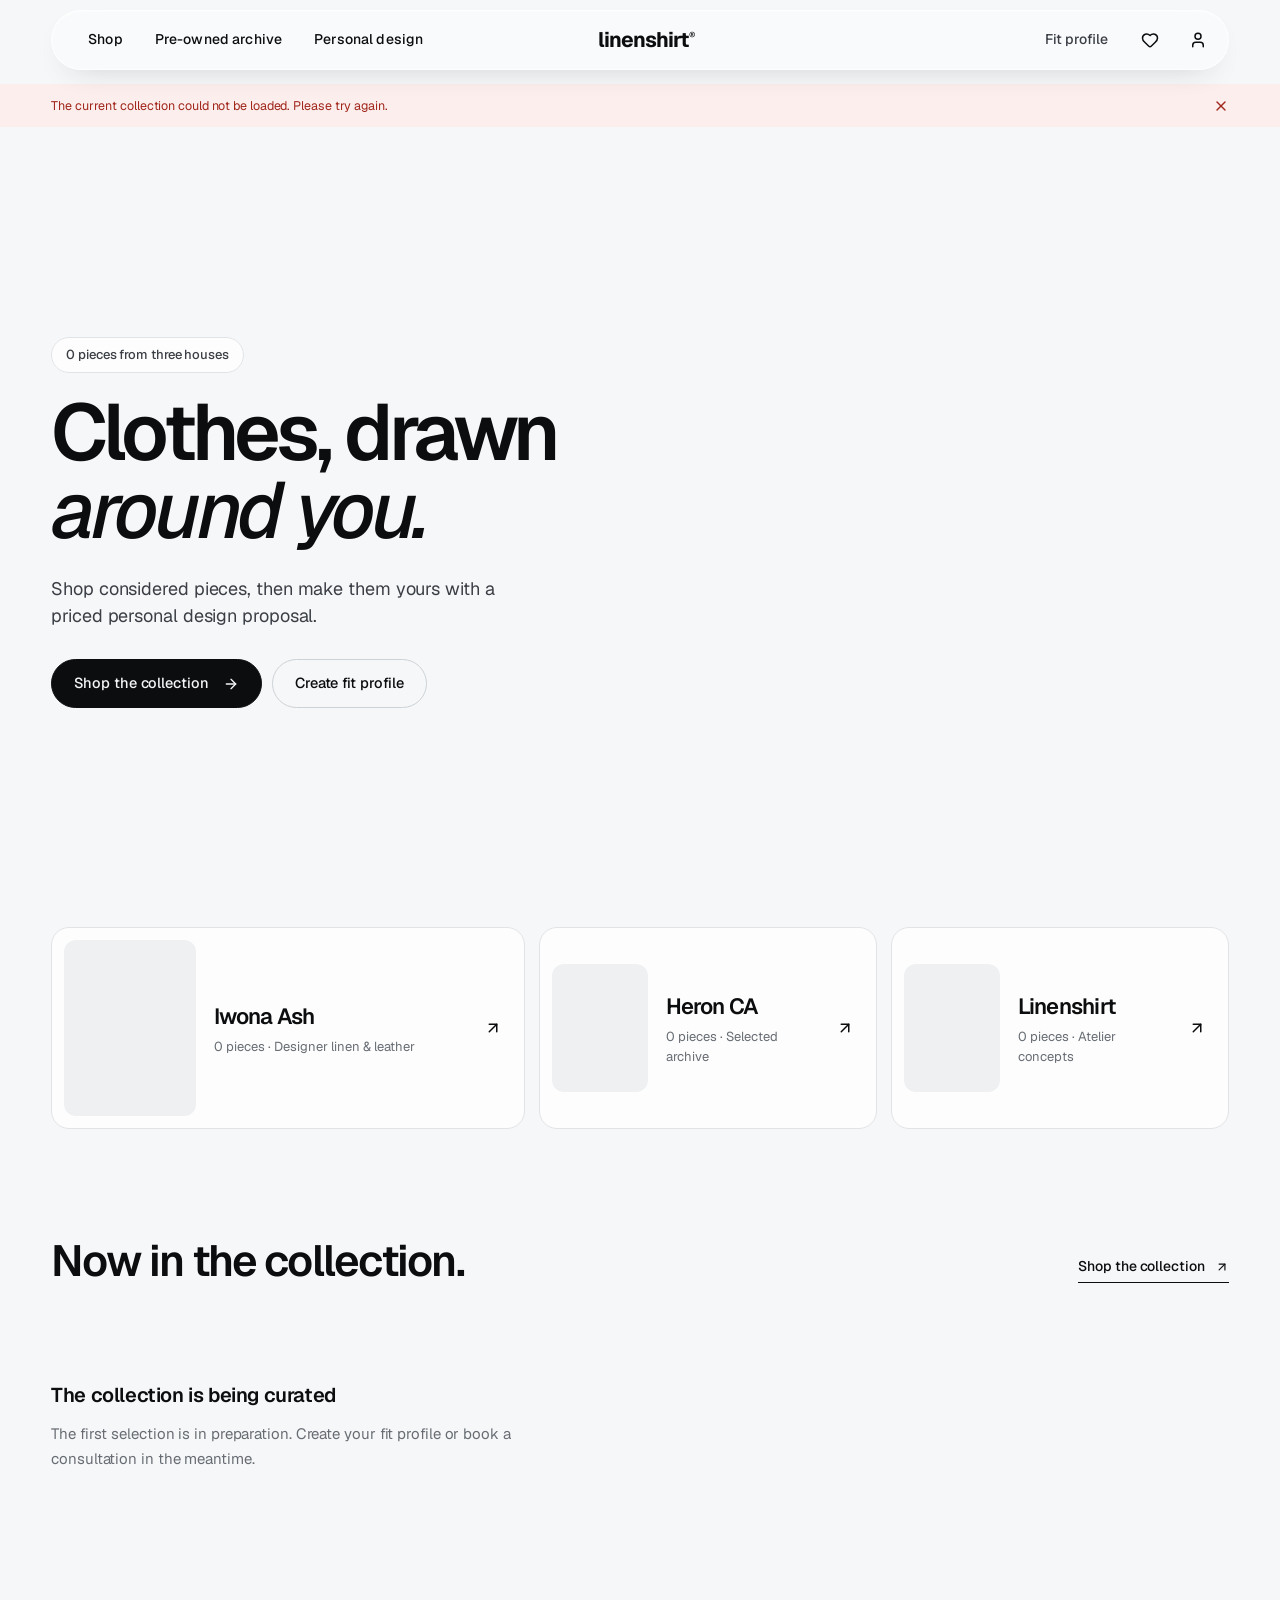
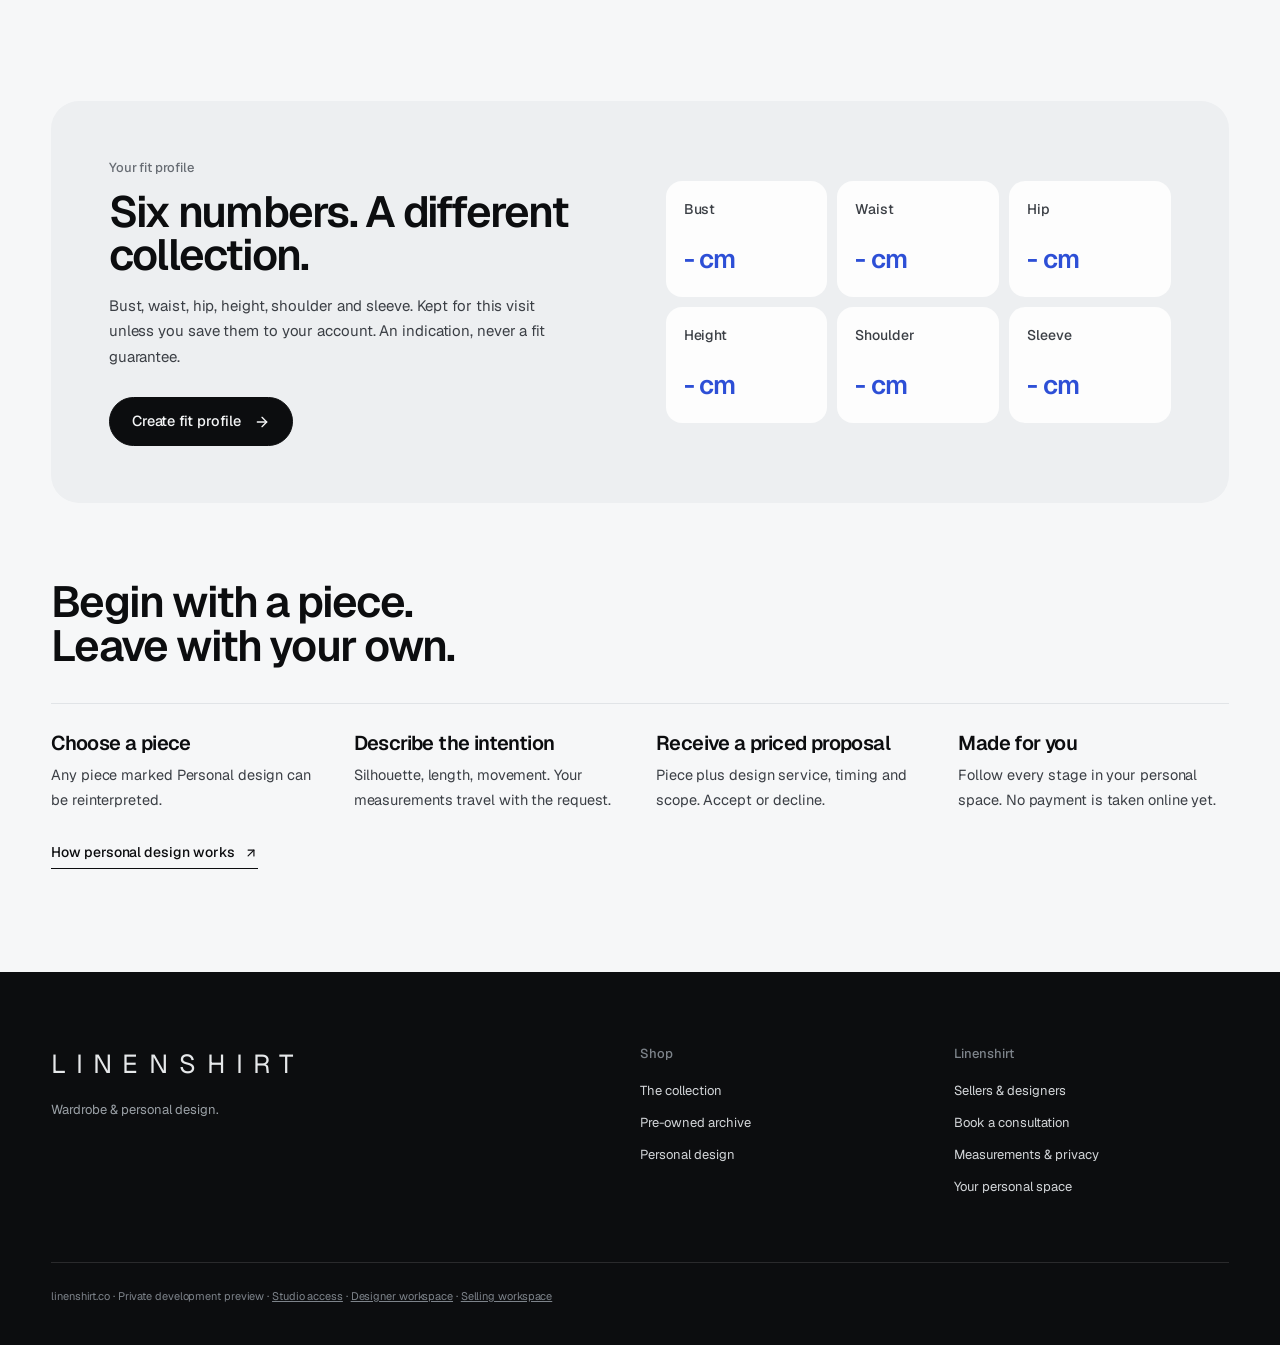
==== commit b73826b0: "Allow the public catalog API and updated product images in the storefront CSP" ====
--- a/linenshirt/index.html
+++ b/linenshirt/index.html
@@ -5,7 +5,7 @@
   <meta name="viewport" content="width=device-width, initial-scale=1">
   <meta name="robots" content="noindex,nofollow">
   <meta name="referrer" content="no-referrer">
-  <meta http-equiv="Content-Security-Policy" content="default-src 'self'; img-src 'self' data:; font-src 'self'; style-src 'self' 'unsafe-inline'; script-src 'self' 'unsafe-inline'; connect-src 'self'; frame-src 'none'; base-uri 'none'; object-src 'none'">
+  <meta http-equiv="Content-Security-Policy" content="default-src 'self'; img-src 'self' data: https:; font-src 'self'; style-src 'self' 'unsafe-inline'; script-src 'self' 'unsafe-inline'; connect-src 'self' https://linenshirt-atelier.rockyfrost10.chatgpt.site; frame-src 'none'; base-uri 'none'; object-src 'none'">
   <title>Linenshirt · Personal wardrobe</title>
   <meta name="description" content="Linenshirt: contemporary pieces and personal design around your measurements. Illustrative preview collection.">
   <link rel="canonical" href="https://mrspace.online/linenshirt/">
@@ -14,6 +14,6 @@
 <body>
   <div id="root"></div>
   <noscript>Linenshirt needs JavaScript to show the collection.</noscript>
-  <script src="/linenshirt/app.js?v=20261021" defer></script>
+  <script src="/linenshirt/app.js?v=20261021-live-catalog" defer></script>
 </body>
 </html>
--- a/linenshirt/app.css
+++ b/linenshirt/app.css
@@ -497,3 +497,186 @@
 }
 .admin-record>img.admin-thumb{object-fit:contain;background:var(--studio);filter:none}
 .filters>*{min-width:0;max-width:100%}
+
+/* ══ 2027 layer (design-taste-frontend + emil-design-eng) ═════════════════════
+   Design read: premium consumer fashion storefront for design-conscious affluent
+   clients; pure monochrome + one cobalt accent; Geist; dials VARIANCE 7 / MOTION 4 / DENSITY 3.
+   Radius rule: interactive controls are full pills, image frames and panels 18px, inputs 12px.
+   Motion: entrance only (first load), press feedback, hover gated to fine pointers. */
+@font-face{font-family:'Geist';src:url('/linenshirt/fonts/geist-latin-wght-normal.woff2') format('woff2');font-weight:100 900;font-style:normal;font-display:swap}
+@font-face{font-family:'Geist';src:url('/linenshirt/fonts/geist-latin-wght-italic.woff2') format('woff2');font-weight:100 900;font-style:italic;font-display:swap}
+:root{
+  --bg:#f6f7f8;--paper:#fdfdfd;--surface:#edeff1;--surface-2:#e3e6e9;--line:#e1e4e7;--line-strong:#ccd1d6;
+  --ink:#0c0d0f;--ink-2:#3b3f45;--muted:#686d74;--on-ink:#f4f5f6;
+  --accent:#2d4fd6;--accent-ink:#f4f6ff;
+  --display:'Geist',system-ui,sans-serif;--text:'Geist',system-ui,sans-serif;
+  --r:18px;--r-sm:12px;--studio:#eef0f2;
+  --ease-out:cubic-bezier(.23,1,.32,1);--ease-in-out:cubic-bezier(.77,0,.175,1);
+  --shadow:0 24px 48px -32px rgb(28 34 44 / .35);
+  color-scheme:light;
+}
+@media (prefers-color-scheme:dark){
+  :root{
+    --bg:#0f1012;--paper:#16181b;--surface:#1d2024;--surface-2:#262a2f;--line:#2a2e33;--line-strong:#3b4047;
+    --ink:#eef0f2;--ink-2:#c3c7cd;--muted:#9096a0;--on-ink:#0f1012;
+    --accent:#8ea4ff;--accent-ink:#0f1012;
+    --shadow:0 24px 48px -28px rgb(0 0 0 / .7);
+    color-scheme:dark;
+  }
+  /* The product stage stays a light studio ground in both themes so garments read true. */
+  .header{background:rgb(22 24 27 / .72)!important;border-color:rgb(255 255 255 / .06)!important}
+  .button{color:var(--on-ink)}
+  .button.light,.button.ghost{color:var(--ink)}
+  .modal,.scrim .modal{background:var(--paper);color:var(--ink)}
+  input,select,textarea{background:var(--surface);color:var(--ink);border-color:var(--line-strong)}
+  .footer{background:#0a0b0c}
+  .notice.success{background:#16261d;color:#cfe8d8}
+  .notice.error{background:#2b1513;color:#f3c9c4}
+  .favorite.icon-button{background:#fdfdfdd9;color:#0c0d0f}
+  .back{background:var(--paper);color:var(--ink)}
+  .icon-button .count{background:var(--accent);color:var(--accent-ink)}
+  .unit-switch button.is-on{background:var(--ink);color:var(--on-ink)}
+  .chips button.is-on,.houses button.is-on{color:var(--on-ink)}
+}
+body{font:15px/1.55 var(--text);letter-spacing:-.006em;background:var(--bg);color:var(--ink)}
+h1,h2,h3{font-weight:600;letter-spacing:-.04em;line-height:1}
+h1{font-size:clamp(40px,5.2vw,80px)}
+h2{font-size:clamp(28px,3.4vw,52px)}
+h3{font-size:20px;letter-spacing:-.02em;line-height:1.2}
+p{color:var(--ink-2)}
+strong{font-weight:600}
+::selection{background:var(--accent);color:var(--accent-ink)}
+:focus-visible{outline:2px solid var(--accent);outline-offset:3px;border-radius:6px}
+
+/* Labels: sentence case, no wide tracking */
+.eyebrow,.admin-link,.text-link,.tag,.product-meta,.price span,.measure-table thead th,.snapshot thead th,.status,.badge,.field>span,.field-label,.pdp-views button,.media-fieldset legend,.media-label,.product-copy summary,.admin-record summary,.modal summary,.hero-inset figcaption{text-transform:none;letter-spacing:-.005em}
+.eyebrow{font-size:13px;font-weight:500;color:var(--muted)}
+.product-meta{font-size:12.5px;margin:14px 0 2px}
+.field>span,.field-label{font-size:13px;font-weight:500;color:var(--ink-2)}
+
+/* Header: floating frosted bar (web approximation, solid fallback below) */
+.header{top:10px;margin:10px var(--gutter) 0;height:60px;padding:0 10px 0 22px;border:1px solid rgb(255 255 255 / .7);border-radius:999px;background:rgb(250 251 252 / .74);backdrop-filter:saturate(1.6) blur(20px);-webkit-backdrop-filter:saturate(1.6) blur(20px);box-shadow:inset 0 1px 0 rgb(255 255 255 / .5),0 12px 32px -20px rgb(28 34 44 / .3)}
+@media (prefers-reduced-transparency:reduce){.header{background:var(--paper);backdrop-filter:none;-webkit-backdrop-filter:none}}
+.header nav{gap:4px}
+.header nav button{font-size:14px;font-weight:500;padding:8px 14px;border:0;border-radius:999px;transition:background-color .15s ease}
+.header nav button[aria-current="page"]{background:var(--ink);color:var(--on-ink)}
+.wordmark{font-family:var(--display);font-weight:700;font-size:21px;letter-spacing:-.05em;margin:0;text-transform:none}
+.wordmark span{font-size:10px;vertical-align:super;font-weight:500;margin-left:1px}
+.header-tools .icon-button{border-radius:999px;width:40px;height:40px}
+.tool-text{font-size:14px;font-weight:500;padding:8px 14px;border-radius:999px}
+.notices,.filters{top:84px}
+.filters{background:var(--bg)}
+
+/* Buttons: pills with press feedback */
+.button{border-radius:999px;text-transform:none;letter-spacing:-.005em;font-size:14.5px;font-weight:500;min-height:48px;padding:12px 22px;gap:14px;white-space:nowrap;background:var(--ink);border-color:var(--ink);color:var(--on-ink);transition:transform .16s var(--ease-out),background-color .2s ease,border-color .2s ease}
+.button:active:not(:disabled){transform:scale(.97)}
+.button.ghost,.button.outline{background:transparent;color:var(--ink);border-color:var(--line-strong)}
+.text-link{font-weight:500;font-size:14px}
+.icon-button,.chips button,.houses button,.pdp-views button,.h27-house{transition:transform .16s var(--ease-out),background-color .15s ease,border-color .15s ease}
+.icon-button:active,.chips button:active,.houses button:active,.h27-house:active{transform:scale(.97)}
+.chips button,.houses button{font-size:13.5px;font-weight:500}
+.chips button.is-on,.houses button.is-on{background:var(--ink);color:var(--on-ink);border-color:var(--ink)}
+input,select,textarea{border-radius:var(--r-sm)}
+
+/* Product cards */
+.product-grid{gap:40px 16px}
+.product-image,.product-image>button:first-child{border-radius:var(--r);overflow:hidden}
+.product-image img{transition:transform .35s var(--ease-out)}
+.product-name{font-weight:600;font-size:16.5px;letter-spacing:-.02em}
+.product-bottom{font-size:14px;font-weight:500;align-items:baseline}
+.pd-note{font-size:12.5px;font-weight:500;color:var(--muted)}
+.favorite.icon-button{border-radius:999px}
+.product-copy h1{font-size:clamp(34px,3.4vw,52px)}
+.fit-note,.callout,.modal,.media-fieldset{border-radius:var(--r)}
+.modal{overflow:hidden}
+.pdp-views button{border-radius:14px}
+.pdp-views .thumb{border-radius:10px}
+
+/* Hover only for fine pointers */
+@media (hover:hover) and (pointer:fine){
+  .header nav button:not([aria-current="page"]):hover,.icon-button:hover,.tool-text:hover{background:rgb(127 133 141 / .14)}
+  .button:hover:not(:disabled){background:var(--ink-2);border-color:var(--ink-2)}
+  .button.ghost:hover:not(:disabled),.button.outline:hover:not(:disabled){background:var(--paper);border-color:var(--ink)}
+  .product-image>button:hover img{transform:scale(1.025)}
+  .h27-house:hover{border-color:var(--ink)}
+  button.h27-tile:hover{transform:translateY(-6px) rotate(0deg)}
+}
+
+/* ── Home ── */
+.home-27{padding-top:4px}
+.h27-hero{display:grid;grid-template-columns:minmax(0,1fr) minmax(0,1.05fr);gap:clamp(24px,4vw,72px);align-items:center;padding:clamp(32px,5vw,72px) var(--gutter) clamp(40px,5vw,72px);min-height:calc(100dvh - 90px)}
+.h27-copy h1{font-size:clamp(48px,6.2vw,96px);line-height:.98;letter-spacing:-.055em;margin:20px 0 22px;max-width:11ch}
+.h27-copy h1 em{font-style:italic;font-weight:500;padding-bottom:.06em;display:inline-block}
+.h27-copy p{max-width:40ch;font-size:18px;line-height:1.5}
+.h27-copy .hero-actions{display:flex;flex-wrap:wrap;gap:10px;margin-top:30px}
+.h27-chip{display:inline-flex;align-items:center;font-size:13px;font-weight:500;padding:7px 14px;border:1px solid var(--line);border-radius:999px;background:var(--paper);color:var(--ink-2)}
+.h27-stage{position:relative;aspect-ratio:1/1;max-height:76dvh;width:100%}
+.h27-tile{position:absolute;display:block;width:52%;aspect-ratio:3/4;border-radius:22px;background:var(--studio);overflow:hidden;box-shadow:var(--shadow);transition:transform .3s var(--ease-out)}
+.h27-tile img{width:100%;height:100%;object-fit:contain;padding:6%;filter:none}
+.h27-tile.t0{left:0;top:10%;transform:rotate(-4deg);z-index:1}
+.h27-tile.t1{left:24%;top:0;z-index:3}
+.h27-tile.t2{right:0;top:16%;transform:rotate(4deg);z-index:2}
+button.h27-tile:focus-visible{z-index:5}
+/* First-load entrance (seen once per visit): stagger, ease-out, never from scale(0). */
+@media (prefers-reduced-motion:no-preference){
+  .h27-copy>*{animation:rise27 .6s var(--ease-out) both}
+  .h27-copy>*:nth-child(2){animation-delay:.05s}.h27-copy>*:nth-child(3){animation-delay:.1s}.h27-copy>*:nth-child(4){animation-delay:.15s}
+  .h27-tile{animation:tile27 .7s var(--ease-out) both}
+  .h27-tile.t1{animation-delay:.08s}.h27-tile.t2{animation-delay:.16s}
+}
+@keyframes rise27{from{opacity:0;translate:0 12px}}
+@keyframes tile27{from{opacity:0;translate:0 24px;scale:.96}}
+@media (prefers-reduced-motion:reduce){*,*::before,*::after{animation-duration:.01ms!important;transition-duration:.01ms!important}}
+
+.h27-houses{display:grid;grid-template-columns:1.4fr 1fr 1fr;gap:14px;padding:0 var(--gutter)}
+.h27-house{display:grid;grid-template-columns:96px 1fr auto;align-items:center;gap:18px;padding:12px 22px 12px 12px;background:var(--paper);border:1px solid var(--line);border-radius:var(--r);text-align:left}
+.h27-house:first-child{grid-template-columns:132px 1fr auto}
+.h27-house-img{display:block;aspect-ratio:3/4;border-radius:12px;background:var(--studio);overflow:hidden}
+.h27-house-img img{width:100%;height:100%;object-fit:contain;padding:8%;filter:none}
+.h27-house-meta{display:flex;flex-direction:column;gap:4px}
+.h27-house-meta strong{font-family:var(--display);font-size:22px;letter-spacing:-.035em}
+.h27-house-meta em{font-size:13px;color:var(--muted)}
+
+.h27-fit{display:grid;grid-template-columns:minmax(0,1fr) minmax(0,1fr);gap:clamp(24px,4vw,64px);align-items:center;margin:clamp(48px,6vw,96px) var(--gutter);padding:clamp(28px,4.5vw,64px);border-radius:28px;background:var(--surface)}
+.h27-fit h2{margin:12px 0 16px}
+.h27-fit p{max-width:44ch;margin-bottom:28px}
+.h27-metrics{list-style:none;margin:0;padding:0;display:grid;grid-template-columns:repeat(3,1fr);gap:10px}
+.h27-metrics li{display:flex;flex-direction:column;gap:18px;padding:18px;border-radius:16px;background:var(--paper);font-size:14px;font-weight:500;color:var(--ink-2)}
+.h27-metrics li em{font-family:var(--display);font-size:26px;font-weight:600;letter-spacing:-.03em;color:var(--accent);font-variant-numeric:tabular-nums}
+
+.h27-steps{padding:0 var(--gutter) clamp(56px,8vw,112px)}
+.h27-steps h2{max-width:16ch}
+.h27-steps ol{list-style:none;margin:36px 0 28px;padding:28px 0 0;border-top:1px solid var(--line);display:grid;grid-template-columns:repeat(4,minmax(0,1fr));gap:32px;counter-reset:s}
+.h27-steps li{display:flex;flex-direction:column;gap:8px}
+.h27-steps li strong{font-family:var(--display);font-size:20px;letter-spacing:-.03em;line-height:1.15}
+.h27-steps li p{font-size:14.5px;max-width:30ch}
+.atelier-hero .h27-stage.compact{max-width:560px;justify-self:center}
+
+@media (max-width:1100px){
+  .h27-hero{grid-template-columns:1fr;min-height:0}
+  .h27-stage{max-width:600px;justify-self:center}
+  .h27-houses{grid-template-columns:1fr}
+  .h27-house:first-child{grid-template-columns:96px 1fr auto}
+  .h27-steps ol{grid-template-columns:repeat(2,1fr)}
+  .h27-fit{grid-template-columns:1fr}
+}
+@media (max-width:760px){
+  .header{margin:8px 12px 0;top:8px;height:56px;padding:0 6px}
+  .notices,.filters{top:72px}
+  .h27-hero{padding-top:28px}
+  .h27-copy h1{font-size:clamp(44px,12.5vw,64px)}
+  .h27-copy p{font-size:16.5px}
+  .h27-copy .hero-actions .button{flex:1 1 auto;justify-content:center}
+  .h27-stage{aspect-ratio:1/1.08}
+  .h27-tile{width:56%;border-radius:18px}
+  .h27-house{grid-template-columns:72px 1fr auto}
+  .h27-house:first-child{grid-template-columns:72px 1fr auto}
+  .h27-steps ol{grid-template-columns:1fr;gap:22px}
+  .h27-fit{margin:40px 12px;border-radius:22px;padding:26px 20px}
+  .h27-metrics{grid-template-columns:repeat(2,1fr)}
+  .h27-metrics li{gap:10px;padding:14px}
+  .h27-metrics li em{font-size:22px}
+  .header nav.open{border-radius:22px}
+}
+.filters>*{min-width:0;max-width:100%}
+.admin-record>img.admin-thumb{object-fit:contain;background:var(--studio);filter:none}
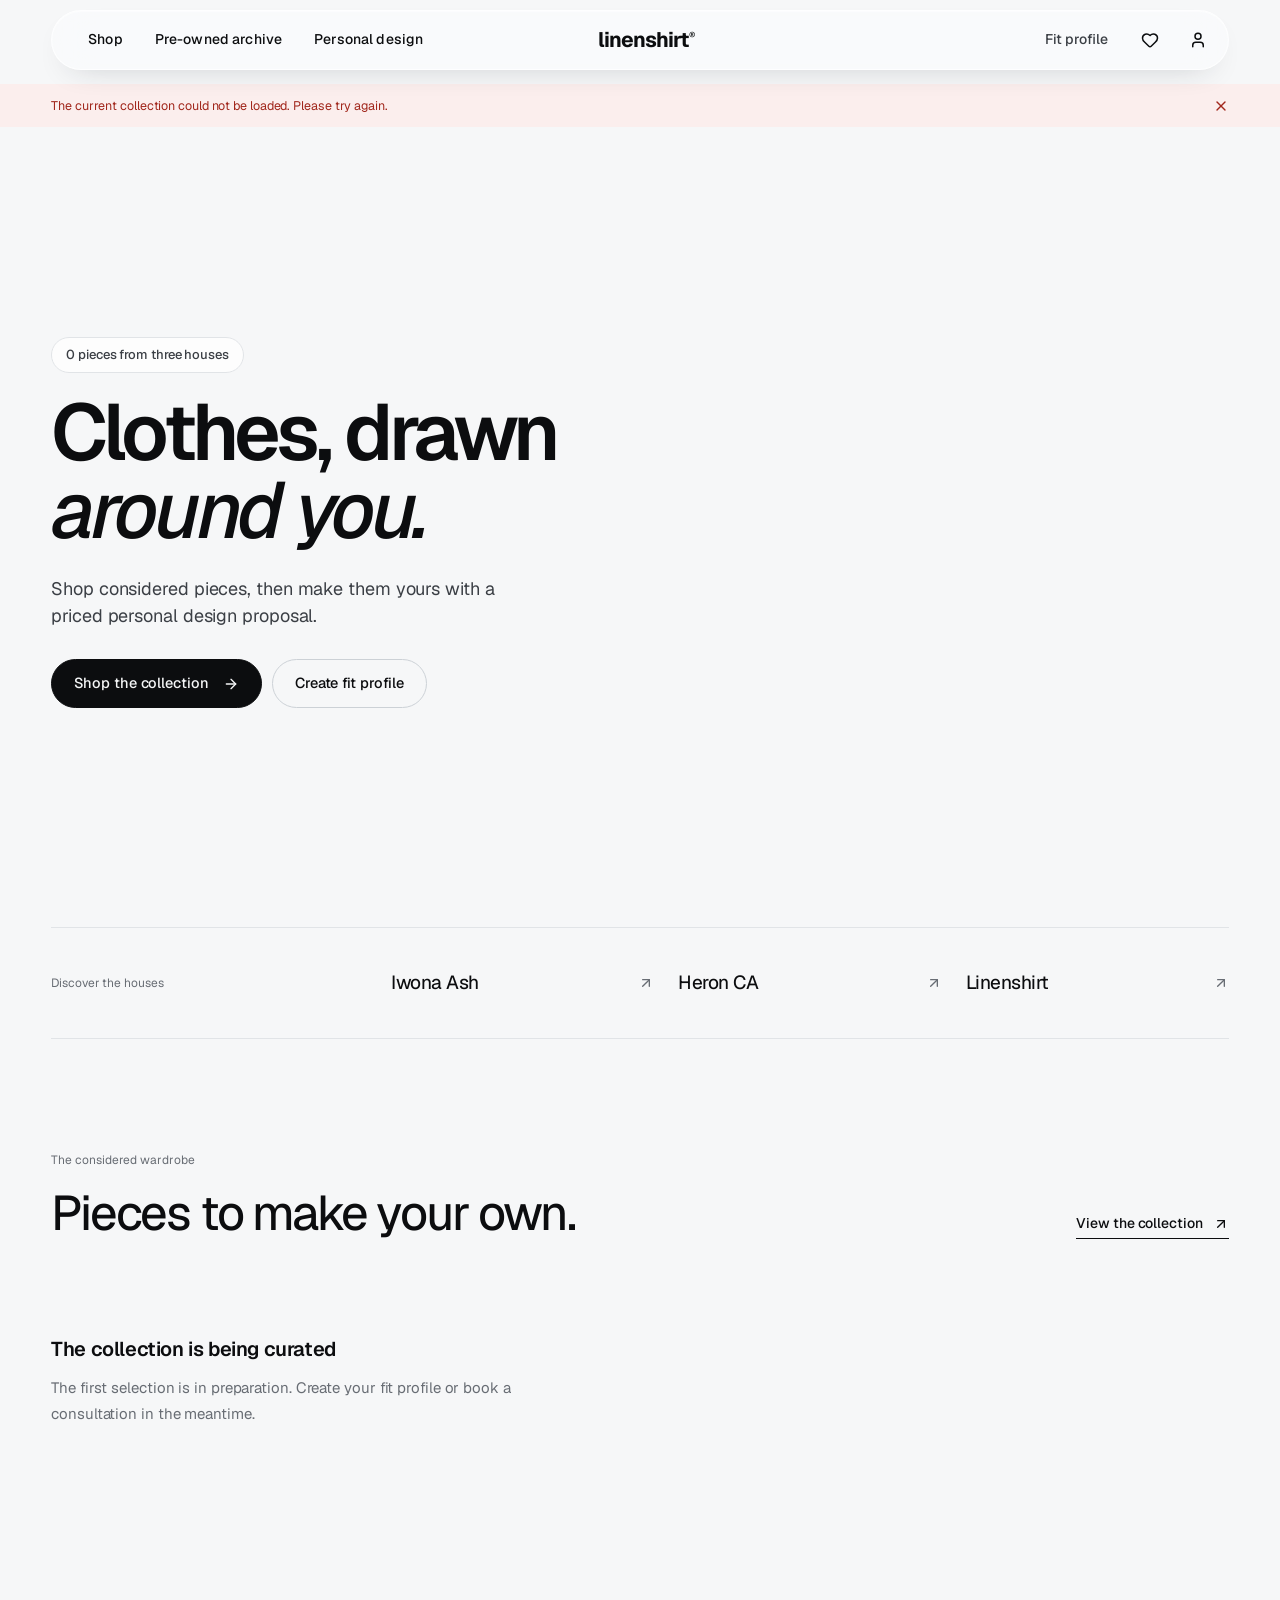
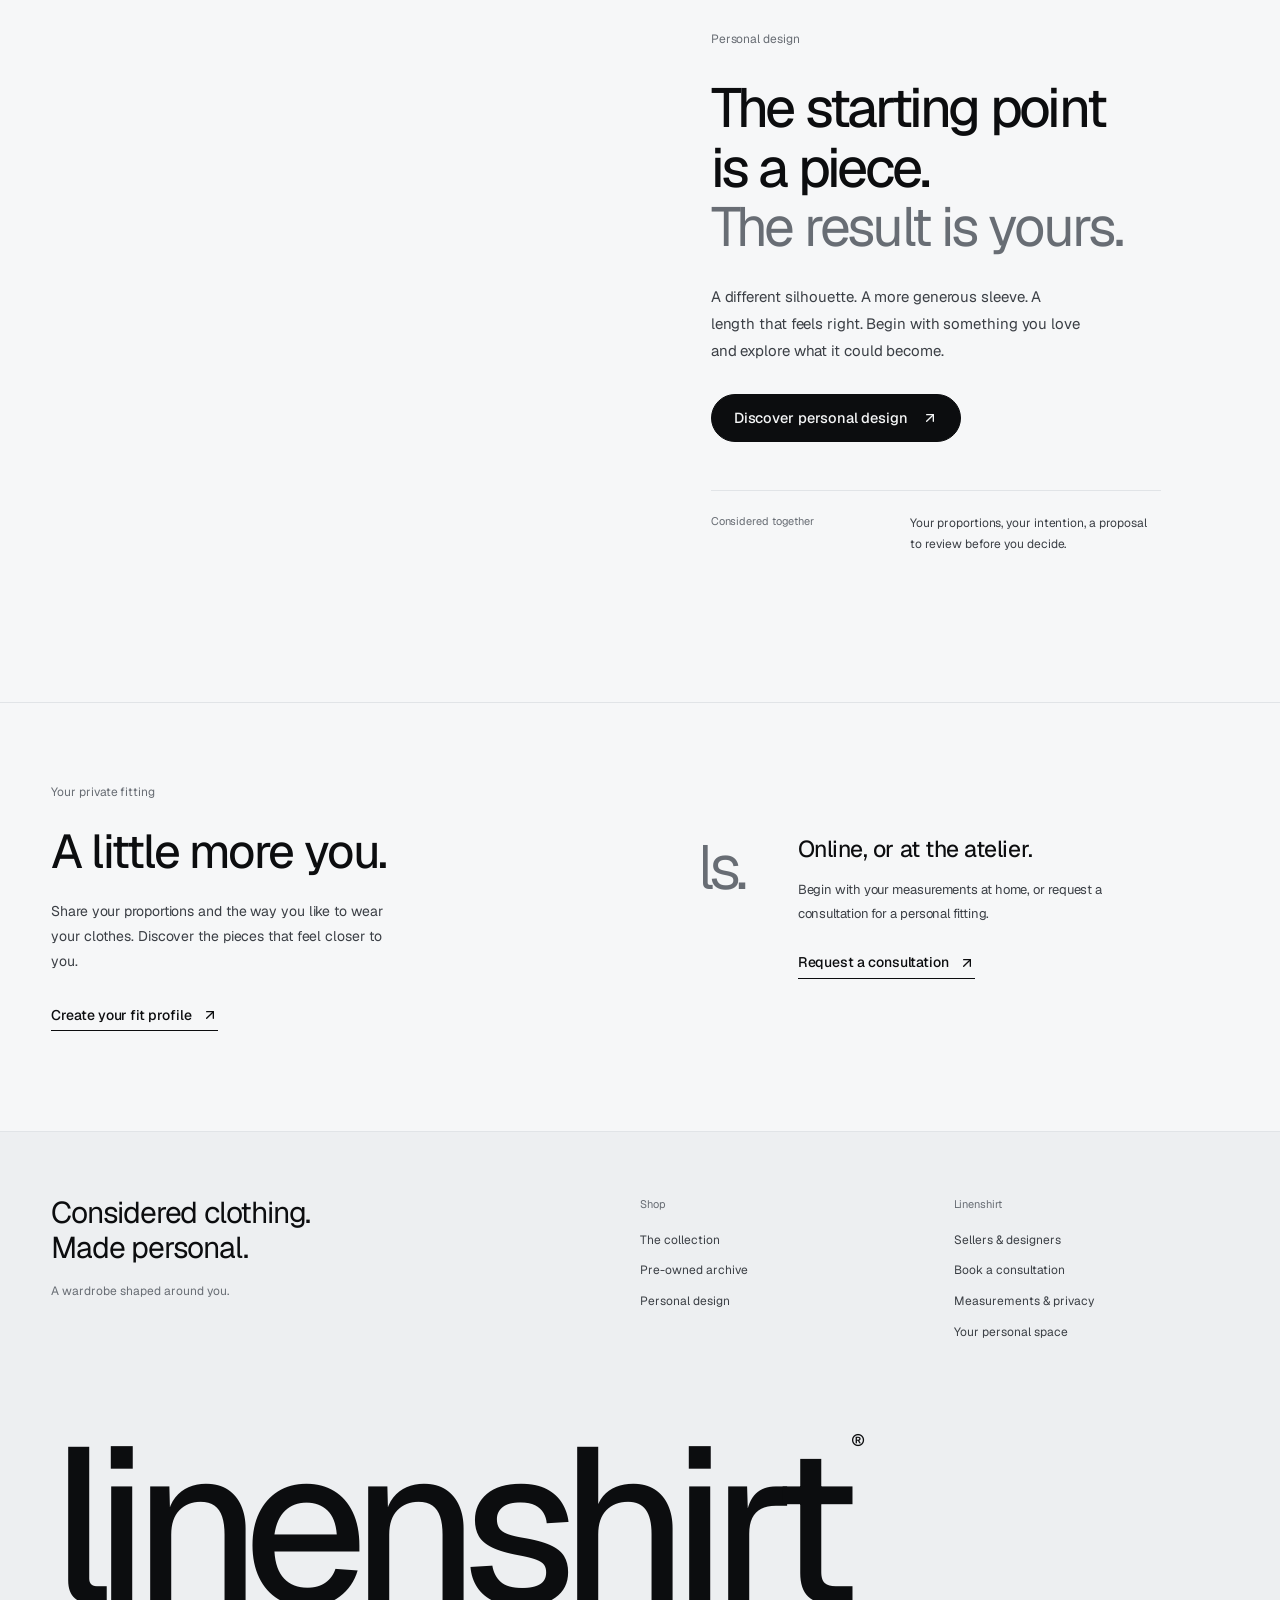
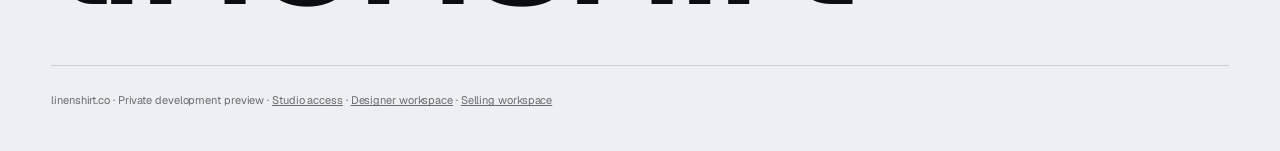
==== commit 5788dec1: "Linenshirt mağaza devamını çağdaş butik düzenine taşı" ====
--- a/linenshirt/index.html
+++ b/linenshirt/index.html
@@ -1,19 +1,19 @@
 <!doctype html>
 <html lang="en">
 <head>
-  <meta charset="utf-8">
-  <meta name="viewport" content="width=device-width, initial-scale=1">
-  <meta name="robots" content="noindex,nofollow">
-  <meta name="referrer" content="no-referrer">
-  <meta http-equiv="Content-Security-Policy" content="default-src 'self'; img-src 'self' data: https:; font-src 'self'; style-src 'self' 'unsafe-inline'; script-src 'self' 'unsafe-inline'; connect-src 'self' https://linenshirt-atelier.rockyfrost10.chatgpt.site; frame-src 'none'; base-uri 'none'; object-src 'none'">
-  <title>Linenshirt · Personal wardrobe</title>
-  <meta name="description" content="Linenshirt: contemporary pieces and personal design around your measurements. Illustrative preview collection.">
-  <link rel="canonical" href="https://mrspace.online/linenshirt/">
-  <link rel="stylesheet" href="/linenshirt/app.css?v=20261021">
+<meta charset="utf-8">
+<meta name="viewport" content="width=device-width, initial-scale=1">
+<meta name="robots" content="noindex,nofollow">
+<meta name="referrer" content="no-referrer">
+<meta http-equiv="Content-Security-Policy" content="default-src 'self'; img-src 'self' data: https:; font-src 'self'; style-src 'self' 'unsafe-inline'; script-src 'self' 'unsafe-inline'; connect-src 'self' https://linenshirt-atelier.rockyfrost10.chatgpt.site; frame-src 'none'; base-uri 'none'; object-src 'none'">
+<title>Linenshirt · Personal wardrobe</title>
+<meta name="description" content="Linenshirt: contemporary pieces and personal design around your measurements. Illustrative preview collection.">
+<link rel="canonical" href="https://mrspace.online/linenshirt/">
+<link rel="stylesheet" href="/linenshirt/boutique-20261022.css">
 </head>
 <body>
-  <div id="root"></div>
-  <noscript>Linenshirt needs JavaScript to show the collection.</noscript>
-  <script src="/linenshirt/app.js?v=20261021-live-catalog" defer></script>
+<div id="root"></div>
+<noscript>Linenshirt needs JavaScript to show the collection.</noscript>
+<script src="/linenshirt/boutique-20261022.js" defer></script>
 </body>
 </html>
--- a/linenshirt/boutique-20261022.css
+++ b/linenshirt/boutique-20261022.css
@@ -0,0 +1,790 @@
+/* Linenshirt — contemporary fashion-house identity (2026-10-21 direction).
+   Near-white and ink, disciplined cool neutrals, large editorial photography. */
+@font-face{font-family:LSans;src:url('/linenshirt/sans.ttf') format('truetype');font-display:swap}
+
+:root{
+  --bg:#f7f8f8;--paper:#ffffff;--surface:#eef0f1;--surface-2:#e4e7e9;
+  --line:#dfe2e5;--line-strong:#c4c8cd;
+  --ink:#0b0c0d;--ink-2:#34373b;--muted:#6b7077;--faint:#9aa0a6;
+  --danger:#a1271c;--danger-bg:#fbeeed;--ok-bg:#eaf0ec;--ok:#1f4a33;
+  --display:'Helvetica Neue',LSans,Arial,sans-serif;
+  --text:LSans,'Helvetica Neue',Arial,sans-serif;
+  --gutter:clamp(20px,4vw,64px);
+  --photo:saturate(.72) contrast(1.07) brightness(1.02);
+}
+*{box-sizing:border-box}
+html{scroll-behavior:smooth;-webkit-text-size-adjust:100%}
+body{margin:0;background:var(--bg);color:var(--ink);font:14px/1.6 var(--text);-webkit-font-smoothing:antialiased;font-synthesis:none}
+button,input,select,textarea{font:inherit;color:inherit}
+button,a{touch-action:manipulation}
+button{cursor:pointer;background:none;border:0;padding:0;text-align:inherit}
+button:disabled{opacity:.42;cursor:not-allowed}
+button[aria-busy="true"]{cursor:progress;opacity:.7}
+a{color:inherit}
+:focus-visible{outline:2px solid var(--ink);outline-offset:3px}
+h1,h2,h3,p,figure,blockquote{margin:0}
+h1,h2,h3{font-family:var(--display);font-weight:400;line-height:1.02;letter-spacing:-.035em}
+h1{font-size:clamp(40px,5.4vw,88px)}
+h2{font-size:clamp(30px,3.6vw,56px)}
+h3{font-size:22px;letter-spacing:-.02em;line-height:1.15}
+em{font-style:normal}
+p{color:var(--ink-2);line-height:1.7}
+strong{font-weight:500}
+img{display:block;width:100%;object-fit:cover;filter:var(--photo)}
+.eyebrow{display:block;font-size:10.5px;letter-spacing:.16em;text-transform:uppercase;color:var(--muted);line-height:1.5}
+.small{font-size:11.5px;color:var(--muted)}
+.sr-only,.skip:not(:focus){position:absolute;width:1px;height:1px;overflow:hidden;clip:rect(0 0 0 0);white-space:nowrap}
+.skip:focus{position:fixed;top:10px;left:10px;z-index:200;background:var(--ink);color:#fff;padding:10px 14px}
+
+/* Announcement + header */
+.announcement{background:var(--ink);color:#e9ebec;display:flex;justify-content:center;align-items:center;gap:18px;font-size:11px;letter-spacing:.04em;padding:9px var(--gutter);flex-wrap:wrap;text-align:center}
+.announcement button{display:inline-flex;align-items:center;gap:6px;color:#fff;border-bottom:1px solid #fff6;padding-bottom:1px}
+.header{position:sticky;top:0;z-index:60;display:grid;grid-template-columns:1fr auto 1fr;align-items:center;gap:20px;height:72px;padding:0 var(--gutter);background:rgba(247,248,248,.92);backdrop-filter:saturate(1.4) blur(14px);border-bottom:1px solid var(--line)}
+.header nav{display:flex;gap:30px;justify-self:start}
+.header nav button{font-size:12.5px;letter-spacing:.01em;padding:8px 0;border-bottom:1px solid transparent}
+.header nav button[aria-current="page"]{border-color:var(--ink)}
+.header nav button:hover{border-color:var(--line-strong)}
+.wordmark{font-family:var(--display);font-size:21px;letter-spacing:.42em;margin-right:-.42em;font-weight:400;justify-self:center;white-space:nowrap}
+.header-tools{display:flex;align-items:center;gap:8px;justify-self:end}
+.tool-text{font-size:12px;padding:8px 10px;color:var(--ink-2)}
+.tool-text:hover{color:var(--ink)}
+.icon-button{position:relative;display:inline-flex;align-items:center;justify-content:center;width:40px;height:40px}
+.icon-button .count{position:absolute;top:4px;right:2px;min-width:16px;height:16px;border-radius:8px;background:var(--ink);color:#fff;font-size:9px;line-height:16px;text-align:center;padding:0 4px}
+.admin-link{font-size:11px;letter-spacing:.14em;text-transform:uppercase;padding:9px 12px;border:1px solid var(--ink)}
+.mobile-only{display:none!important}
+.notices{position:sticky;top:72px;z-index:55}
+.notice{display:flex;align-items:center;justify-content:space-between;gap:20px;padding:12px var(--gutter);font-size:12.5px}
+.notice.error,.form-error{background:var(--danger-bg);color:var(--danger)}
+.notice.success{background:var(--ok-bg);color:var(--ok)}
+.notice button{display:flex}
+.form-error{padding:12px 14px;font-size:12px;margin-bottom:18px;border-left:2px solid var(--danger)}
+
+/* Buttons and links */
+.button{display:inline-flex;align-items:center;justify-content:space-between;gap:28px;min-height:50px;padding:14px 22px;background:var(--ink);color:#fff;border:1px solid var(--ink);font-size:12px;letter-spacing:.06em;text-transform:uppercase;text-decoration:none;transition:background .2s,color .2s,border-color .2s}
+.button:hover:not(:disabled){background:#2a2d31;border-color:#2a2d31}
+.button.light{background:#fff;color:var(--ink);border-color:#fff}
+.button.light:hover:not(:disabled){background:var(--surface);border-color:var(--surface)}
+.button.outline{background:transparent;color:var(--ink);border-color:var(--line-strong)}
+.button.outline:hover:not(:disabled){border-color:var(--ink);background:transparent}
+.button.wide{width:100%}
+.button.danger{color:var(--danger);border-color:#e3b8b3}
+.button.danger-solid{background:var(--danger);border-color:var(--danger);color:#fff}
+.text-link{display:inline-flex;align-items:center;gap:10px;font-size:12px;letter-spacing:.06em;text-transform:uppercase;text-decoration:none;border-bottom:1px solid var(--ink);padding-bottom:4px}
+.text-link.quiet{text-transform:none;letter-spacing:0;border-color:var(--line-strong);color:var(--ink-2)}
+.text-link:hover{border-color:var(--muted)}
+
+/* Hero: asymmetric fashion composition */
+.hero{position:relative;display:grid;grid-template-columns:minmax(0,7fr) minmax(0,5fr);min-height:min(88dvh,900px);background:var(--paper);border-bottom:1px solid var(--line)}
+.hero-media{position:relative;overflow:hidden;background:#111}
+.hero-media img{position:absolute;inset:0;height:100%;object-position:38% 42%;filter:saturate(.82) contrast(1.1) brightness(.98);transform:scale(1.08);transform-origin:38% 50%}
+.hero-copy{display:flex;flex-direction:column;justify-content:flex-end;padding:56px var(--gutter) 64px;gap:26px;position:relative;z-index:1}
+.hero-copy h1{font-size:clamp(52px,7.6vw,128px);line-height:.92;letter-spacing:-.055em;margin-left:-.06em}
+.hero-copy p{max-width:400px;font-size:15px}
+.hero-actions{display:flex;align-items:center;gap:30px;flex-wrap:wrap}
+.hero-inset{position:absolute;left:calc(58.333% - 32px - clamp(150px,14vw,220px));bottom:48px;width:clamp(150px,14vw,220px);background:var(--paper);padding:10px 10px 14px;box-shadow:0 30px 60px -30px #0005;z-index:2}
+.hero-inset img{aspect-ratio:4/5}
+.hero-inset figcaption{font-size:10px;letter-spacing:.08em;text-transform:uppercase;color:var(--muted);margin-top:10px;line-height:1.5}
+
+/* Pillars */
+.pillars{display:grid;grid-template-columns:repeat(4,1fr);border-bottom:1px solid var(--line);background:var(--paper)}
+.pillars button{position:relative;display:grid;gap:6px;padding:30px var(--gutter) 34px 28px;border-left:1px solid var(--line);text-align:left;transition:background .2s}
+.pillars button:first-child{border-left:0;padding-left:var(--gutter)}
+.pillars button:hover{background:var(--surface)}
+.pillars span{font-size:10.5px;color:var(--faint);letter-spacing:.1em}
+.pillars strong{font-family:var(--display);font-weight:400;font-size:21px;letter-spacing:-.02em}
+.pillars em{font-size:12.5px;color:var(--muted)}
+.pillars svg{position:absolute;top:28px;right:24px;color:var(--muted)}
+
+/* Sections */
+.section{padding:96px var(--gutter);max-width:1680px;margin:0 auto}
+.section.narrow{max-width:760px}
+.section-title{display:flex;justify-content:space-between;align-items:end;gap:24px;margin-bottom:44px}
+.section-title h1,.section-title h2{margin-top:14px}
+.title-actions{display:flex;gap:12px;flex-wrap:wrap}
+
+/* Product grid */
+.product-grid{display:grid;grid-template-columns:repeat(4,minmax(0,1fr));gap:48px 20px}
+.product-grid.feature{grid-template-columns:repeat(4,minmax(0,1fr))}
+.product-grid.feature .product-card:first-child{grid-column:span 2;grid-row:span 2}
+.product-grid.feature .product-card:first-child .product-image img{aspect-ratio:auto;height:100%;min-height:560px}
+.product-grid.feature .product-card:first-child .product-name{font-size:28px}
+.product-card{display:flex;flex-direction:column}
+.product-image{position:relative;overflow:hidden;background:var(--surface);flex:1}
+.product-image>button:first-child{display:block;width:100%;height:100%}
+.product-image img{aspect-ratio:3/4;height:100%;transition:transform .6s cubic-bezier(.2,.7,.2,1)}
+.product-image>button:hover img{transform:scale(1.035)}
+.favorite{position:absolute;right:10px;top:10px;background:#fffffff0;border-radius:50%;width:36px;height:36px}
+.tag{position:absolute;left:10px;bottom:10px;background:#fffffff0;font-size:9.5px;letter-spacing:.12em;text-transform:uppercase;padding:6px 9px}
+.product-meta{display:flex;justify-content:space-between;gap:10px;margin:16px 0 6px;font-size:10px;letter-spacing:.12em;text-transform:uppercase;color:var(--muted)}
+.product-name{font-family:var(--display);font-size:19px;letter-spacing:-.02em;line-height:1.25;text-align:left}
+.product-name:hover{text-decoration:underline;text-underline-offset:4px;text-decoration-thickness:1px}
+.product-bottom{display:flex;justify-content:space-between;gap:12px;margin-top:6px;font-size:13px}
+.fit{font-size:11px;color:var(--muted)}
+.fit-0{color:var(--ink)}
+.fit-0:before{content:'';display:inline-block;width:6px;height:6px;border-radius:50%;background:var(--ink);margin-right:6px;vertical-align:1px}
+
+/* Service band */
+.service-band{display:grid;grid-template-columns:1fr 1fr;background:var(--ink);color:#fff}
+.service-band>img{height:100%;min-height:720px;filter:grayscale(.85) contrast(1.1) brightness(.92)}
+.service-band>div{padding:96px var(--gutter);display:flex;flex-direction:column;justify-content:center;gap:34px}
+.service-band .eyebrow{color:#9aa0a6}
+.service-band h2{color:#fff}
+.service-band p{color:#b9bec4}
+.steps{list-style:none;margin:0;padding:0;display:grid;gap:0;border-top:1px solid #ffffff26}
+.steps li{display:grid;grid-template-columns:52px 1fr;gap:12px;padding:20px 0;border-bottom:1px solid #ffffff26}
+.steps li>span{font-size:11px;letter-spacing:.1em;color:#9aa0a6;padding-top:3px}
+.steps strong{display:block;font-family:var(--display);font-weight:400;font-size:19px;margin-bottom:4px}
+.steps p{font-size:13px}
+.steps.compact{border-color:var(--line)}
+.steps.compact li{border-color:var(--line);padding:14px 0}
+.steps.compact li>span{color:var(--muted)}
+.steps.compact strong{font-size:16px}
+.steps.compact p{color:var(--ink-2);font-size:12.5px}
+
+/* Split feature */
+.split-feature{display:grid;grid-template-columns:5fr 7fr;gap:var(--gutter);align-items:center}
+.split-copy{display:grid;gap:24px;justify-items:start;max-width:480px}
+.split-feature>img{aspect-ratio:3/2;object-position:30% 50%}
+
+/* Shop */
+.collection-heading{display:flex;justify-content:space-between;align-items:end;gap:40px}
+.collection-heading h1{margin-top:16px}
+.profile-link{display:inline-flex;gap:8px;align-items:center;font-size:12px;border-bottom:1px solid var(--line-strong);padding-bottom:4px;white-space:nowrap}
+.filters{display:flex;justify-content:space-between;align-items:center;gap:20px;margin:48px 0 18px;padding:14px 0;border-top:1px solid var(--line);border-bottom:1px solid var(--line);position:sticky;top:72px;z-index:20;background:var(--bg)}
+.chips{display:flex;gap:6px;flex-wrap:wrap}
+.chips button{font-size:12px;padding:7px 13px;border:1px solid transparent;border-radius:999px;color:var(--ink-2);white-space:nowrap}
+.chips button:hover{border-color:var(--line-strong)}
+.chips button.is-on{background:var(--ink);color:#fff;border-color:var(--ink)}
+.chips button span{opacity:.6;margin-left:4px}
+.filter-tools{display:flex;align-items:center;gap:14px}
+.search{display:flex;align-items:center;gap:8px;border-bottom:1px solid var(--line-strong);padding-bottom:3px}
+.search input{width:150px;border:0;background:none;padding:5px 2px;font-size:12.5px;outline-offset:4px}
+.sort select{border:0;background:none;font-size:12.5px;padding:6px 2px;cursor:pointer}
+.collection-note{font-size:12px;color:var(--muted);margin-bottom:32px}
+.disclosure{font-size:11px;color:var(--muted);margin-top:56px;max-width:760px}
+
+/* Product page */
+.product-page{display:grid;grid-template-columns:minmax(0,7fr) minmax(0,5fr);background:var(--paper)}
+.product-visual{position:relative;background:var(--surface)}
+.product-visual>img{height:calc(100dvh - 72px);min-height:640px}
+.product-visual .detail{position:relative;overflow:hidden;height:70dvh;min-height:480px;border-top:1px solid var(--paper)}
+.product-visual .detail img{height:100%;transform:scale(2.1);transform-origin:45% 40%}
+.product-visual .detail figcaption{position:absolute;left:20px;bottom:18px;background:#fffffff0;font-size:10.5px;letter-spacing:.12em;text-transform:uppercase;padding:7px 10px}
+.back{position:absolute;top:20px;left:20px;display:flex;align-items:center;gap:6px;font-size:12px;background:#fffffff0;padding:9px 12px;z-index:2}
+.product-copy{padding:64px clamp(24px,5vw,80px) 80px;display:flex;flex-direction:column;gap:24px}
+.product-copy h1{font-size:clamp(36px,3.6vw,58px)}
+.price{display:flex;align-items:baseline;gap:14px;flex-wrap:wrap;font-family:var(--display);font-size:24px;color:var(--ink);letter-spacing:-.01em}
+.price span{font-family:var(--text);font-size:11px;letter-spacing:.1em;text-transform:uppercase;color:var(--muted)}
+.desc{font-size:15px;max-width:540px}
+.fit-note{display:flex;justify-content:space-between;align-items:end;gap:20px;padding:22px;background:var(--surface)}
+.fit-note h3{font-size:20px;margin:8px 0 6px}
+.fit-note p{font-size:13px}
+.cta-stack{display:grid;gap:10px}
+.save{justify-self:start;margin-top:6px;text-transform:none;letter-spacing:0;border-color:transparent}
+.callout{padding:16px 18px;background:var(--surface);border-left:2px solid var(--ink);font-size:13px;color:var(--ink-2);line-height:1.7;margin-bottom:18px}
+.cta-stack .callout{margin:0}
+.spec{display:grid;margin:0;border-top:1px solid var(--line)}
+.spec>div{display:grid;grid-template-columns:150px 1fr;gap:16px;padding:13px 0;border-bottom:1px solid var(--line);font-size:13px}
+.spec dt{color:var(--muted)}
+.spec dd{margin:0}
+.product-copy details{border-bottom:1px solid var(--line);padding:4px 0 16px}
+.product-copy summary,.admin-record summary,.modal summary{cursor:pointer;font-size:12px;letter-spacing:.08em;text-transform:uppercase;padding:12px 0;list-style-position:outside}
+.measure-table,.snapshot table{width:100%;border-collapse:collapse;font-size:13px;margin:6px 0 12px}
+.measure-table th,.measure-table td,.snapshot th,.snapshot td{padding:8px 0;border-bottom:1px solid var(--line);text-align:right;font-weight:400}
+.measure-table th:first-child,.snapshot th:first-child{text-align:left;text-transform:capitalize;color:var(--muted)}
+.measure-table thead th,.snapshot thead th{font-size:10.5px;letter-spacing:.1em;text-transform:uppercase;color:var(--muted)}
+.price-lines{margin:8px 0 16px;display:grid}
+.price-lines>div{display:flex;justify-content:space-between;gap:16px;padding:9px 0;border-bottom:1px solid var(--line);font-size:13px}
+.price-lines dt{color:var(--muted)}
+.price-lines dd{margin:0;text-align:right}
+.price-lines .total{border-bottom:0;border-top:1px solid var(--ink);margin-top:2px;padding-top:12px}
+.price-lines .total dt{color:var(--ink)}
+.price-lines .total dd{font-family:var(--display);font-size:18px}
+
+/* Personal design page */
+.atelier-hero{display:grid;grid-template-columns:5fr 7fr;min-height:76dvh;background:var(--paper);border-bottom:1px solid var(--line)}
+.atelier-hero>div{padding:96px var(--gutter) 72px;display:flex;flex-direction:column;justify-content:flex-end;gap:26px}
+.atelier-hero p{max-width:470px;font-size:15px}
+.atelier-hero>img{height:100%;filter:grayscale(.6) contrast(1.08)}
+.journey{display:grid;grid-template-columns:repeat(4,1fr);gap:0;border-top:1px solid var(--line)}
+.journey article{padding:36px 28px 0 0;border-right:1px solid var(--line);margin-right:28px}
+.journey article:last-child{border-right:0;margin-right:0}
+.journey span{font-size:11px;letter-spacing:.1em;color:var(--muted)}
+.journey h3{margin:28px 0 12px}
+.journey p{font-size:13.5px}
+
+/* Account */
+.tabs{display:flex;gap:28px;border-bottom:1px solid var(--line);margin-bottom:28px;overflow-x:auto;scrollbar-width:none}
+.tabs button{padding:14px 0;white-space:nowrap;font-size:13px;color:var(--muted);border-bottom:1px solid transparent;margin-bottom:-1px}
+.tabs button.is-on{color:var(--ink);border-color:var(--ink)}
+.records.is-refreshing,.admin-records.is-refreshing{opacity:.55;transition:opacity .2s}
+.record{display:flex;gap:28px;padding:28px 0;border-bottom:1px solid var(--line)}
+.record>img{width:132px;aspect-ratio:3/4;height:auto;flex:none}
+.record>div{flex:1;min-width:0;display:grid;gap:10px;justify-items:start}
+.record p{font-size:13.5px;max-width:720px}
+.badges{display:flex;gap:6px;flex-wrap:wrap}
+.status,.badge{display:inline-block;font-size:9.5px;letter-spacing:.12em;text-transform:uppercase;padding:5px 9px;border:1px solid var(--line-strong);color:var(--ink-2);line-height:1.4}
+.status-attention{background:var(--ink);border-color:var(--ink);color:#fff}
+.status-done{border-color:var(--ink);color:var(--ink)}
+.status-closed{color:var(--faint);border-color:var(--line)}
+.badge.quiet{border-color:transparent;color:var(--muted);padding-left:0}
+.badge.warn{border-color:#e3b8b3;color:var(--danger)}
+.quote{width:100%;max-width:620px;padding:22px;background:var(--surface);display:grid;gap:8px}
+.quote .button{justify-self:start}
+.submission-intro{display:flex;gap:24px;align-items:center;justify-content:space-between;margin:0 0 24px;padding:18px 20px;background:var(--surface)}
+.submission-intro p{max-width:560px;font-size:13px}
+.account-actions{display:flex;justify-content:space-between;gap:20px;margin-top:44px}
+.empty{padding:56px 0;display:grid;gap:14px;justify-items:start}
+.empty p{max-width:520px;color:var(--muted)}
+.loading{min-height:50vh;display:grid;place-items:center}
+.loading-row{display:flex;align-items:center;gap:12px;padding:40px 0;color:var(--muted);font-size:13px}
+.loading-dot{width:8px;height:8px;border-radius:50%;background:var(--ink);animation:pulse 1s ease-in-out infinite alternate}
+@keyframes pulse{from{opacity:.2}to{opacity:1}}
+
+/* Partners */
+.partners h1{margin:20px 0 26px}
+.lede{font-size:17px;max-width:660px}
+.partner-grid{display:grid;grid-template-columns:1fr 1fr;gap:20px;margin-top:64px}
+.partner-grid article{padding:40px;background:var(--paper);border:1px solid var(--line);display:grid;gap:18px;justify-items:start}
+.partner-grid span{font-size:11px;color:var(--muted);letter-spacing:.1em}
+
+/* Footer */
+footer{display:grid;grid-template-columns:2fr 1fr 1fr;gap:40px;padding:72px var(--gutter) 40px;background:var(--ink);color:#e6e8ea;margin-top:0}
+.footer-brand{font-family:var(--display);font-size:26px;letter-spacing:.42em}
+.footer-brand span{display:block;font:13px/1.8 var(--text);letter-spacing:0;color:#9aa0a6;margin-top:14px}
+footer>div:not(:first-child){display:flex;flex-direction:column;align-items:start;gap:12px}
+footer .eyebrow{color:#7d838a;margin-bottom:6px}
+footer button{font-size:13px;color:#d3d6d9}
+footer button:hover{color:#fff}
+.footer-note{grid-column:1/-1;font-size:11px;color:#7d838a;border-top:1px solid #ffffff1f;padding-top:24px;margin-top:24px}
+
+/* Modal + forms */
+.scrim{position:fixed;inset:0;z-index:100;display:flex;align-items:center;justify-content:center;padding:24px;background:#0b0c0d73;backdrop-filter:blur(6px)}
+.modal{background:var(--paper);width:600px;max-width:100%;max-height:92dvh;overflow:auto;padding:28px 40px 40px;box-shadow:0 40px 120px -20px #0007;overscroll-behavior:contain}
+.modal-wide{width:780px}
+.modal-top{display:flex;align-items:center;justify-content:space-between;margin-bottom:14px}
+.modal h2{font-size:clamp(28px,3vw,40px);margin-bottom:22px}
+.modal p{font-size:13px;margin-bottom:16px}
+.modal p.small{font-size:11.5px}
+.modal blockquote,.admin-record blockquote{font-size:13px;color:var(--ink-2);border-left:2px solid var(--line-strong);padding:2px 0 2px 14px;margin:0 0 14px}
+.lede-sm{font-size:14px!important;color:var(--ink-2)}
+.field{display:block;margin-bottom:18px}
+.field>span,.field-label{display:block;font-size:11px;letter-spacing:.08em;text-transform:uppercase;color:var(--ink-2);margin-bottom:8px}
+.field input,.field select,.field textarea{width:100%;border:1px solid var(--line-strong);border-radius:0;background:var(--paper);padding:12px 13px;font-size:14px;color:var(--ink);transition:border-color .15s}
+.field input:hover,.field select:hover,.field textarea:hover{border-color:var(--muted)}
+.field input:focus,.field select:focus,.field textarea:focus{border-color:var(--ink);outline:none;box-shadow:0 0 0 1px var(--ink)}
+.field textarea{resize:vertical;min-height:96px}
+.field input.is-locked{background:var(--surface);color:var(--muted);border-style:dashed}
+.field-hint{display:block;font-size:11px;color:var(--muted);margin-top:6px;line-height:1.5}
+.field-error{display:block;font-size:11.5px;color:var(--danger);margin-top:6px}
+.has-error input,.has-error select,.has-error textarea{border-color:var(--danger)}
+.form-grid{display:grid;grid-template-columns:1fr 1fr;gap:0 16px}
+.form-grid.three{grid-template-columns:repeat(3,1fr)}
+.checkbox{display:flex;align-items:flex-start;gap:10px;font-size:12.5px;line-height:1.6;color:var(--ink-2);margin-bottom:14px;cursor:pointer}
+.checkbox input{margin-top:3px;accent-color:var(--ink);width:16px;height:16px;flex:none}
+.checkbox.has-error{color:var(--danger)}
+.form-actions{display:flex;align-items:center;gap:24px;flex-wrap:wrap;margin-top:8px}
+.consult fieldset{border:0;border-top:1px solid var(--line);margin:0;padding:22px 0 8px}
+.consult legend{display:flex;gap:12px;align-items:baseline;font-family:var(--display);font-size:20px;letter-spacing:-.02em;padding:0 12px 0 0}
+.consult legend span{font-family:var(--text);font-size:11px;color:var(--muted);letter-spacing:.1em}
+.choice-row{display:grid;grid-template-columns:repeat(3,1fr);gap:8px;margin-bottom:18px}
+.choice{display:grid;gap:2px;padding:12px 14px;border:1px solid var(--line-strong);text-align:left}
+.choice strong{font-size:13px;font-weight:400}
+.choice span{font-size:11px;color:var(--muted)}
+.choice.is-on{border-color:var(--ink);box-shadow:inset 0 0 0 1px var(--ink)}
+.unit-switch{display:flex;align-items:center;gap:6px;margin:6px 0 18px;font-size:12px;color:var(--muted)}
+.unit-switch span{margin-right:auto;padding-right:12px}
+.unit-switch button{min-width:44px;padding:6px 10px;border:1px solid var(--line-strong);font-size:12px}
+.unit-switch button.is-on{background:var(--ink);color:#fff;border-color:var(--ink)}
+.aside-note{display:flex;gap:20px;align-items:center;justify-content:space-between;padding:16px 18px;background:var(--surface);margin:4px 0 14px}
+.aside-note p{margin:0!important;font-size:12.5px}
+.aside-note .text-link{white-space:nowrap}
+.order-summary{display:flex;gap:16px;align-items:center;margin-bottom:16px}
+.order-summary img{width:72px;aspect-ratio:3/4;height:auto;flex:none}
+.order-summary h3{margin:4px 0}
+.order-summary p{margin:0!important}
+.media-pick{display:grid;grid-template-columns:120px 1fr;gap:18px;align-items:start;margin-bottom:6px}
+.media-pick>img{aspect-ratio:3/4;height:auto;background:var(--surface)}
+.submission-photo{height:300px;object-fit:contain;background:var(--surface);margin-bottom:18px}
+
+/* Studio */
+.admin-shell{display:grid;grid-template-columns:240px minmax(0,1fr);min-height:80dvh;background:var(--paper)}
+.admin-shell>*{min-width:0}
+.admin-shell>aside{background:var(--bg);border-right:1px solid var(--line);padding:36px 24px;display:flex;flex-direction:column;gap:22px}
+.admin-shell aside nav{display:grid}
+.admin-shell aside nav button{text-align:left;padding:10px 12px;font-size:13px;color:var(--ink-2);border-left:2px solid transparent}
+.admin-shell aside nav button:hover{background:var(--surface)}
+.admin-shell aside nav button.is-on{color:var(--ink);border-color:var(--ink);background:var(--paper)}
+.admin-shell aside>p{font-size:11px;color:var(--muted);overflow-wrap:anywhere;margin-top:auto}
+.admin-content{padding:44px clamp(20px,4vw,56px);min-width:0}
+.admin-head{display:flex;justify-content:space-between;align-items:end;gap:20px;margin-bottom:28px}
+.admin-head h1{font-size:clamp(32px,3.4vw,48px);margin-top:10px}
+.admin-toolbar{display:flex;align-items:center;gap:18px;flex-wrap:wrap;padding-bottom:18px;margin-bottom:8px;border-bottom:1px solid var(--line)}
+.admin-toolbar .chips{flex:1}
+.admin-record{display:flex;gap:22px;align-items:flex-start;padding:24px 0;border-bottom:1px solid var(--line)}
+.admin-record>img{width:84px;aspect-ratio:3/4;height:auto;flex:none}
+.admin-record>div:not(.order-actions){flex:1;min-width:0;display:grid;gap:7px;justify-items:start}
+.admin-record h3{font-size:20px}
+.admin-record p{font-size:12.5px;overflow-wrap:anywhere}
+.admin-record small{font-size:11px;color:var(--muted)}
+.admin-record>.button{flex:none;font-size:11px;min-height:42px;padding:10px 16px}
+.admin-record details{width:100%;max-width:520px}
+.quote-line{padding:10px 12px;background:var(--surface);width:100%}
+.order-actions{display:flex;flex-direction:column;gap:8px;flex:none}
+.order-actions .button{font-size:11px;min-height:40px;padding:9px 14px}
+.integration-banner{display:flex;align-items:center;justify-content:space-between;gap:20px;padding:18px 20px;background:var(--surface);margin-bottom:22px}
+.integration-banner strong{font-size:13px}
+.integration-banner p{font-size:12.5px}
+.integration-banner .button{white-space:nowrap}
+.admin-content>.disclosure{margin-top:48px}
+
+/* Responsive */
+@media(max-width:1180px){
+  .product-grid{grid-template-columns:repeat(3,minmax(0,1fr))}
+  .product-grid.feature{grid-template-columns:repeat(3,minmax(0,1fr))}
+  .product-grid.feature .product-card:first-child{grid-column:span 3;grid-row:auto}
+  .product-grid.feature .product-card:first-child .product-image img{min-height:0;aspect-ratio:16/10}
+  .pillars{grid-template-columns:repeat(2,1fr)}
+  .pillars button:nth-child(3){border-left:0;padding-left:var(--gutter)}
+  .pillars button:nth-child(n+3){border-top:1px solid var(--line)}
+  .journey{grid-template-columns:repeat(2,1fr);row-gap:36px}
+  .journey article:nth-child(2){border-right:0;margin-right:0}
+  .header nav{gap:20px}
+  .desktop-only{display:none!important}
+}
+@media(max-width:860px){
+  .mobile-only{display:inline-flex!important}
+  .header{grid-template-columns:auto 1fr auto;height:62px;gap:8px}
+  .notices,.filters{top:62px}
+  .wordmark{font-size:16px;letter-spacing:.34em;margin-right:-.34em}
+  .header nav{display:none}
+  .header nav.open{display:flex;position:absolute;top:100%;left:0;right:0;width:100%;justify-self:stretch;flex-direction:column;gap:0;background:var(--paper);border-bottom:1px solid var(--line);padding:8px var(--gutter) 20px;box-shadow:0 30px 40px -30px #0003}
+  .header nav.open button{font-family:var(--display);font-size:24px;letter-spacing:-.02em;padding:14px 0;border-bottom:1px solid var(--line);text-align:left}
+  .header-tools{gap:0}
+  .admin-link{font-size:10px;padding:7px 8px;margin-left:4px}
+  .hero{grid-template-columns:1fr;min-height:0}
+  .hero-media{height:72dvh;min-height:440px}
+  .hero-media img{object-position:30% 40%;transform:none}
+  .hero-copy{padding:36px var(--gutter) 48px}
+  .hero-copy h1{font-size:clamp(50px,14vw,84px)}
+  .hero-inset{left:auto;bottom:auto;right:var(--gutter);top:calc(max(72dvh,440px) - 130px);width:110px;padding:6px 6px 8px}
+  .hero-inset figcaption{display:none}
+  .service-band,.split-feature,.atelier-hero,.product-page{grid-template-columns:1fr}
+  .service-band>img{min-height:0;height:420px}
+  .service-band>div{padding:56px var(--gutter)}
+  .split-feature{gap:36px}
+  .atelier-hero>img{height:380px;order:-1}
+  .atelier-hero>div{padding:44px var(--gutter)}
+  .product-visual>img{height:74dvh;min-height:420px}
+  .product-visual .detail{display:none}
+  .product-copy{padding:36px var(--gutter) 56px}
+  .collection-heading{display:block}
+  .profile-link{margin-top:20px}
+  .filters{flex-direction:column;align-items:stretch;gap:12px;margin-top:32px}
+  .chips{flex-wrap:nowrap;overflow-x:auto;scrollbar-width:none;margin:0 calc(-1 * var(--gutter));padding:0 var(--gutter)}
+  .filter-tools{justify-content:space-between}
+  .partner-grid{grid-template-columns:1fr}
+  .admin-shell{grid-template-columns:1fr}
+  .admin-shell>aside{padding:12px var(--gutter);border-right:0;border-bottom:1px solid var(--line);gap:8px}
+  .admin-shell aside>.eyebrow,.admin-shell aside>p{display:none}
+  .admin-shell aside nav{display:flex;overflow-x:auto;gap:4px;scrollbar-width:none}
+  .admin-shell aside nav button{white-space:nowrap;border-left:0;border-bottom:2px solid transparent;padding:10px 10px}
+  .admin-shell aside nav button.is-on{border-color:var(--ink)}
+  footer{grid-template-columns:1fr 1fr}
+  .footer-brand{grid-column:1/-1}
+}
+@media(max-width:620px){
+  body{font-size:14px}
+  .section{padding:56px var(--gutter)}
+  .announcement{font-size:10.5px;gap:8px}
+  .announcement>span{display:none}
+  .product-grid,.product-grid.feature{grid-template-columns:repeat(2,minmax(0,1fr));gap:32px 12px}
+  .product-grid.feature .product-card:first-child{grid-column:span 2}
+  .product-grid.feature .product-card:first-child .product-image img{aspect-ratio:4/5}
+  .product-name{font-size:16px}
+  .product-meta{display:block;font-size:9.5px}
+  .product-meta span{display:block}
+  .product-bottom{display:grid;gap:2px;font-size:12.5px}
+  .tag{display:none}
+  .favorite{width:32px;height:32px;top:6px;right:6px}
+  .pillars{grid-template-columns:1fr}
+  .pillars button,.pillars button:nth-child(3){border-left:0;padding-left:var(--gutter);border-top:1px solid var(--line)}
+  .pillars button:first-child{border-top:0}
+  .section-title{display:block}
+  .section-title .text-link,.title-actions{margin-top:20px}
+  .journey{grid-template-columns:1fr}
+  .journey article{border-right:0;margin-right:0;padding-right:0}
+  .spec>div{grid-template-columns:1fr;gap:2px}
+  .fit-note{display:grid;align-items:start}
+  .record{gap:16px}
+  .record>img{width:84px}
+  .submission-intro,.aside-note,.integration-banner{display:grid;justify-items:start}
+  .scrim{padding:0;align-items:flex-end}
+  .modal,.modal-wide{width:100%;max-height:94dvh;padding:20px 20px 32px}
+  .form-grid,.form-grid.three{grid-template-columns:1fr 1fr;gap:0 12px}
+  .choice-row{grid-template-columns:1fr}
+  .admin-head{display:grid;justify-items:start}
+  .admin-record{flex-wrap:wrap}
+  .admin-record>div:not(.order-actions){flex:1 1 calc(100% - 100px)}
+  .admin-record>img{width:64px}
+  .header .icon-button{width:34px}
+  .wordmark{font-size:14px;letter-spacing:.28em;margin-right:-.28em}
+  .admin-record>.button,.order-actions{width:100%}
+  .order-actions{flex-direction:row;flex-wrap:wrap}
+  .media-pick{grid-template-columns:80px 1fr}
+  footer{grid-template-columns:1fr;padding:56px var(--gutter) 32px}
+  .account-actions{flex-direction:column;align-items:start}
+}
+@media(prefers-reduced-motion:reduce){
+  *{scroll-behavior:auto!important;transition:none!important;animation:none!important}
+}
+
+/* ── Shared studio catalog (2026-10-21) ──────────────────────────────────
+   One packshot rule for every catalog image: same light grey ground, portrait 3:4,
+   whole garment visible (contain), fixed inner margin, no colour filter.
+   Campaign/hero photography keeps its own art direction above. */
+:root{--studio:#f0f1f2;--studio-pad:6%}
+.product-image{background:var(--studio)}
+.product-image>button:first-child{aspect-ratio:3/4;height:auto;background:var(--studio)}
+.product-image img,
+.product-grid.feature .product-card:first-child .product-image img{aspect-ratio:3/4;height:100%;min-height:0;object-fit:contain;padding:var(--studio-pad);filter:none;background:var(--studio)}
+.product-image>button.is-original img{padding:calc(var(--studio-pad) * 1.6);mix-blend-mode:multiply}
+.product-image>button:hover img{transform:scale(1.02)}
+.product-grid.feature .product-card:first-child .product-name{font-size:24px}
+.pdp-frame{background:var(--studio);aspect-ratio:3/4;max-height:calc(100dvh - 72px);margin:0 auto;width:100%;display:flex;align-items:center;justify-content:center}
+.pdp-frame img{width:100%;height:100%;object-fit:contain;padding:var(--studio-pad);filter:none}
+.pdp-frame.is-original img{object-fit:contain;padding:0}
+.pdp-views{display:flex;gap:10px;padding:14px 20px;background:var(--paper)}
+.pdp-views button{display:flex;flex-direction:column;align-items:flex-start;gap:6px;font-size:11px;letter-spacing:.08em;text-transform:uppercase;color:var(--ink-2);border:1px solid transparent;padding:4px}
+.pdp-views button[aria-pressed=true]{border-color:var(--ink);color:var(--ink)}
+.pdp-views .thumb{display:block;width:64px;aspect-ratio:3/4;background:var(--studio);overflow:hidden}
+.pdp-views .thumb img{width:100%;height:100%;object-fit:cover;filter:none}
+.pdp-views .thumb.is-studio img{object-fit:contain;padding:4px}
+.image-note{font-size:11.5px;color:var(--muted);padding:0 20px 16px;background:var(--paper);margin:0}
+.product-visual{background:var(--paper)}
+.sample-note{font-size:12px;color:var(--ink-2);border-left:2px solid var(--line-strong);padding:2px 0 2px 10px;margin:10px 0}
+.fit-reasons{list-style:none;margin:10px 0 6px;padding:0;display:grid;gap:4px;font-size:12.5px}
+.fit-reasons li{padding-left:16px;position:relative;color:var(--ink-2)}
+.fit-reasons li::before{content:'';position:absolute;left:0;top:.55em;width:7px;height:7px;border-radius:50%;border:1px solid var(--line-strong)}
+.fit-reasons li.ok::before{background:var(--ink);border-color:var(--ink)}
+.fit-reasons li.off::before{background:transparent;border-color:var(--ink)}
+.profile-scope{font-size:12px;color:var(--ink-2);margin:-8px 0 18px}
+.text-link.inline{display:inline;padding:0;font-size:inherit}
+.houses{display:flex;gap:0;border:1px solid var(--line-strong);border-radius:999px;padding:2px;flex-shrink:0}
+.houses button{font-size:12px;padding:6px 13px;border-radius:999px;white-space:nowrap;color:var(--ink-2)}
+.houses button.is-on{background:var(--ink);color:#fff}
+.filters{flex-wrap:wrap}
+.media-fieldset{border:1px solid var(--line);padding:16px;margin:0 0 6px;min-width:0}
+.media-fieldset legend{font-size:11px;letter-spacing:.12em;text-transform:uppercase;padding:0 6px}
+.media-pair{display:grid;grid-template-columns:1fr 1fr;gap:18px}
+.media-pair .media-pick{display:flex;flex-direction:column;gap:8px}
+.media-pair .media-pick>img{width:100%;max-width:180px;aspect-ratio:3/4;object-fit:contain;filter:none;background:var(--studio)}
+.media-label{font-size:11px;letter-spacing:.1em;text-transform:uppercase;color:var(--ink-2)}
+.studio-frame{width:100%;max-width:180px;aspect-ratio:3/4;background:var(--studio);display:flex;align-items:center;justify-content:center;text-align:center;font-size:11px;color:var(--ink-2);padding:8px}
+.studio-frame img{width:100%;height:100%;object-fit:contain;filter:none}
+.span-all{grid-column:1/-1}
+.order-summary img,.request-card img{filter:none}
+@media (max-width:1100px){
+  .product-grid.feature .product-card:first-child .product-image img{aspect-ratio:3/4}
+}
+@media (max-width:760px){
+  .product-grid.feature .product-card:first-child .product-image img{aspect-ratio:3/4}
+  .product-grid.feature .product-card:first-child{grid-column:span 1}
+  .houses{overflow-x:auto;scrollbar-width:none;border-radius:14px;max-width:100%}
+  .filter-tools{flex-wrap:wrap;gap:8px}
+  .media-pair{grid-template-columns:1fr}
+  .pdp-frame{max-height:78dvh}
+}
+.admin-record>img.admin-thumb{object-fit:contain;background:var(--studio);filter:none}
+.filters>*{min-width:0;max-width:100%}
+
+/* ══ 2027 layer (design-taste-frontend + emil-design-eng) ═════════════════════
+   Design read: premium consumer fashion storefront for design-conscious affluent
+   clients; pure monochrome + one cobalt accent; Geist; dials VARIANCE 7 / MOTION 4 / DENSITY 3.
+   Radius rule: interactive controls are full pills, image frames and panels 18px, inputs 12px.
+   Motion: entrance only (first load), press feedback, hover gated to fine pointers. */
+@font-face{font-family:'Geist';src:url('/linenshirt/fonts/geist-latin-wght-normal.woff2') format('woff2');font-weight:100 900;font-style:normal;font-display:swap}
+@font-face{font-family:'Geist';src:url('/linenshirt/fonts/geist-latin-wght-italic.woff2') format('woff2');font-weight:100 900;font-style:italic;font-display:swap}
+:root{
+  --bg:#f6f7f8;--paper:#fdfdfd;--surface:#edeff1;--surface-2:#e3e6e9;--line:#e1e4e7;--line-strong:#ccd1d6;
+  --ink:#0c0d0f;--ink-2:#3b3f45;--muted:#686d74;--on-ink:#f4f5f6;
+  --accent:#2d4fd6;--accent-ink:#f4f6ff;
+  --display:'Geist',system-ui,sans-serif;--text:'Geist',system-ui,sans-serif;
+  --r:18px;--r-sm:12px;--studio:#eef0f2;
+  --ease-out:cubic-bezier(.23,1,.32,1);--ease-in-out:cubic-bezier(.77,0,.175,1);
+  --shadow:0 24px 48px -32px rgb(28 34 44 / .35);
+  color-scheme:light;
+}
+@media (prefers-color-scheme:dark){
+  :root{
+    --bg:#0f1012;--paper:#16181b;--surface:#1d2024;--surface-2:#262a2f;--line:#2a2e33;--line-strong:#3b4047;
+    --ink:#eef0f2;--ink-2:#c3c7cd;--muted:#9096a0;--on-ink:#0f1012;
+    --accent:#8ea4ff;--accent-ink:#0f1012;
+    --shadow:0 24px 48px -28px rgb(0 0 0 / .7);
+    color-scheme:dark;
+  }
+  /* The product stage stays a light studio ground in both themes so garments read true. */
+  .header{background:rgb(22 24 27 / .72)!important;border-color:rgb(255 255 255 / .06)!important}
+  .button{color:var(--on-ink)}
+  .button.light,.button.ghost{color:var(--ink)}
+  .modal,.scrim .modal{background:var(--paper);color:var(--ink)}
+  input,select,textarea{background:var(--surface);color:var(--ink);border-color:var(--line-strong)}
+  .footer{background:#0a0b0c}
+  .notice.success{background:#16261d;color:#cfe8d8}
+  .notice.error{background:#2b1513;color:#f3c9c4}
+  .favorite.icon-button{background:#fdfdfdd9;color:#0c0d0f}
+  .back{background:var(--paper);color:var(--ink)}
+  .icon-button .count{background:var(--accent);color:var(--accent-ink)}
+  .unit-switch button.is-on{background:var(--ink);color:var(--on-ink)}
+  .chips button.is-on,.houses button.is-on{color:var(--on-ink)}
+}
+body{font:15px/1.55 var(--text);letter-spacing:-.006em;background:var(--bg);color:var(--ink)}
+h1,h2,h3{font-weight:600;letter-spacing:-.04em;line-height:1}
+h1{font-size:clamp(40px,5.2vw,80px)}
+h2{font-size:clamp(28px,3.4vw,52px)}
+h3{font-size:20px;letter-spacing:-.02em;line-height:1.2}
+p{color:var(--ink-2)}
+strong{font-weight:600}
+::selection{background:var(--accent);color:var(--accent-ink)}
+:focus-visible{outline:2px solid var(--accent);outline-offset:3px;border-radius:6px}
+
+/* Labels: sentence case, no wide tracking */
+.eyebrow,.admin-link,.text-link,.tag,.product-meta,.price span,.measure-table thead th,.snapshot thead th,.status,.badge,.field>span,.field-label,.pdp-views button,.media-fieldset legend,.media-label,.product-copy summary,.admin-record summary,.modal summary,.hero-inset figcaption{text-transform:none;letter-spacing:-.005em}
+.eyebrow{font-size:13px;font-weight:500;color:var(--muted)}
+.product-meta{font-size:12.5px;margin:14px 0 2px}
+.field>span,.field-label{font-size:13px;font-weight:500;color:var(--ink-2)}
+
+/* Header: floating frosted bar (web approximation, solid fallback below) */
+.header{top:10px;margin:10px var(--gutter) 0;height:60px;padding:0 10px 0 22px;border:1px solid rgb(255 255 255 / .7);border-radius:999px;background:rgb(250 251 252 / .74);backdrop-filter:saturate(1.6) blur(20px);-webkit-backdrop-filter:saturate(1.6) blur(20px);box-shadow:inset 0 1px 0 rgb(255 255 255 / .5),0 12px 32px -20px rgb(28 34 44 / .3)}
+@media (prefers-reduced-transparency:reduce){.header{background:var(--paper);backdrop-filter:none;-webkit-backdrop-filter:none}}
+.header nav{gap:4px}
+.header nav button{font-size:14px;font-weight:500;padding:8px 14px;border:0;border-radius:999px;transition:background-color .15s ease}
+.header nav button[aria-current="page"]{background:var(--ink);color:var(--on-ink)}
+.wordmark{font-family:var(--display);font-weight:700;font-size:21px;letter-spacing:-.05em;margin:0;text-transform:none}
+.wordmark span{font-size:10px;vertical-align:super;font-weight:500;margin-left:1px}
+.header-tools .icon-button{border-radius:999px;width:40px;height:40px}
+.tool-text{font-size:14px;font-weight:500;padding:8px 14px;border-radius:999px}
+.notices,.filters{top:84px}
+.filters{background:var(--bg)}
+
+/* Buttons: pills with press feedback */
+.button{border-radius:999px;text-transform:none;letter-spacing:-.005em;font-size:14.5px;font-weight:500;min-height:48px;padding:12px 22px;gap:14px;white-space:nowrap;background:var(--ink);border-color:var(--ink);color:var(--on-ink);transition:transform .16s var(--ease-out),background-color .2s ease,border-color .2s ease}
+.button:active:not(:disabled){transform:scale(.97)}
+.button.ghost,.button.outline{background:transparent;color:var(--ink);border-color:var(--line-strong)}
+.text-link{font-weight:500;font-size:14px}
+.icon-button,.chips button,.houses button,.pdp-views button,.h27-house{transition:transform .16s var(--ease-out),background-color .15s ease,border-color .15s ease}
+.icon-button:active,.chips button:active,.houses button:active,.h27-house:active{transform:scale(.97)}
+.chips button,.houses button{font-size:13.5px;font-weight:500}
+.chips button.is-on,.houses button.is-on{background:var(--ink);color:var(--on-ink);border-color:var(--ink)}
+input,select,textarea{border-radius:var(--r-sm)}
+
+/* Product cards */
+.product-grid{gap:40px 16px}
+.product-image,.product-image>button:first-child{border-radius:var(--r);overflow:hidden}
+.product-image img{transition:transform .35s var(--ease-out)}
+.product-name{font-weight:600;font-size:16.5px;letter-spacing:-.02em}
+.product-bottom{font-size:14px;font-weight:500;align-items:baseline}
+.pd-note{font-size:12.5px;font-weight:500;color:var(--muted)}
+.favorite.icon-button{border-radius:999px}
+.product-copy h1{font-size:clamp(34px,3.4vw,52px)}
+.fit-note,.callout,.modal,.media-fieldset{border-radius:var(--r)}
+.modal{overflow:hidden}
+.pdp-views button{border-radius:14px}
+.pdp-views .thumb{border-radius:10px}
+
+/* Hover only for fine pointers */
+@media (hover:hover) and (pointer:fine){
+  .header nav button:not([aria-current="page"]):hover,.icon-button:hover,.tool-text:hover{background:rgb(127 133 141 / .14)}
+  .button:hover:not(:disabled){background:var(--ink-2);border-color:var(--ink-2)}
+  .button.ghost:hover:not(:disabled),.button.outline:hover:not(:disabled){background:var(--paper);border-color:var(--ink)}
+  .product-image>button:hover img{transform:scale(1.025)}
+  .h27-house:hover{border-color:var(--ink)}
+  button.h27-tile:hover{transform:translateY(-6px) rotate(0deg)}
+}
+
+/* ── Home ── */
+.home-27{padding-top:4px}
+.h27-hero{display:grid;grid-template-columns:minmax(0,1fr) minmax(0,1.05fr);gap:clamp(24px,4vw,72px);align-items:center;padding:clamp(32px,5vw,72px) var(--gutter) clamp(40px,5vw,72px);min-height:calc(100dvh - 90px)}
+.h27-copy h1{font-size:clamp(48px,6.2vw,96px);line-height:.98;letter-spacing:-.055em;margin:20px 0 22px;max-width:11ch}
+.h27-copy h1 em{font-style:italic;font-weight:500;padding-bottom:.06em;display:inline-block}
+.h27-copy p{max-width:40ch;font-size:18px;line-height:1.5}
+.h27-copy .hero-actions{display:flex;flex-wrap:wrap;gap:10px;margin-top:30px}
+.h27-chip{display:inline-flex;align-items:center;font-size:13px;font-weight:500;padding:7px 14px;border:1px solid var(--line);border-radius:999px;background:var(--paper);color:var(--ink-2)}
+.h27-stage{position:relative;aspect-ratio:1/1;max-height:76dvh;width:100%}
+.h27-tile{position:absolute;display:block;width:52%;aspect-ratio:3/4;border-radius:22px;background:var(--studio);overflow:hidden;box-shadow:var(--shadow);transition:transform .3s var(--ease-out)}
+.h27-tile img{width:100%;height:100%;object-fit:contain;padding:6%;filter:none}
+.h27-tile.t0{left:0;top:10%;transform:rotate(-4deg);z-index:1}
+.h27-tile.t1{left:24%;top:0;z-index:3}
+.h27-tile.t2{right:0;top:16%;transform:rotate(4deg);z-index:2}
+button.h27-tile:focus-visible{z-index:5}
+/* First-load entrance (seen once per visit): stagger, ease-out, never from scale(0). */
+@media (prefers-reduced-motion:no-preference){
+  .h27-copy>*{animation:rise27 .6s var(--ease-out) both}
+  .h27-copy>*:nth-child(2){animation-delay:.05s}.h27-copy>*:nth-child(3){animation-delay:.1s}.h27-copy>*:nth-child(4){animation-delay:.15s}
+  .h27-tile{animation:tile27 .7s var(--ease-out) both}
+  .h27-tile.t1{animation-delay:.08s}.h27-tile.t2{animation-delay:.16s}
+}
+@keyframes rise27{from{opacity:0;translate:0 12px}}
+@keyframes tile27{from{opacity:0;translate:0 24px;scale:.96}}
+@media (prefers-reduced-motion:reduce){*,*::before,*::after{animation-duration:.01ms!important;transition-duration:.01ms!important}}
+
+.h27-houses{display:grid;grid-template-columns:1.4fr 1fr 1fr;gap:14px;padding:0 var(--gutter)}
+.h27-house{display:grid;grid-template-columns:96px 1fr auto;align-items:center;gap:18px;padding:12px 22px 12px 12px;background:var(--paper);border:1px solid var(--line);border-radius:var(--r);text-align:left}
+.h27-house:first-child{grid-template-columns:132px 1fr auto}
+.h27-house-img{display:block;aspect-ratio:3/4;border-radius:12px;background:var(--studio);overflow:hidden}
+.h27-house-img img{width:100%;height:100%;object-fit:contain;padding:8%;filter:none}
+.h27-house-meta{display:flex;flex-direction:column;gap:4px}
+.h27-house-meta strong{font-family:var(--display);font-size:22px;letter-spacing:-.035em}
+.h27-house-meta em{font-size:13px;color:var(--muted)}
+
+.h27-fit{display:grid;grid-template-columns:minmax(0,1fr) minmax(0,1fr);gap:clamp(24px,4vw,64px);align-items:center;margin:clamp(48px,6vw,96px) var(--gutter);padding:clamp(28px,4.5vw,64px);border-radius:28px;background:var(--surface)}
+.h27-fit h2{margin:12px 0 16px}
+.h27-fit p{max-width:44ch;margin-bottom:28px}
+.h27-metrics{list-style:none;margin:0;padding:0;display:grid;grid-template-columns:repeat(3,1fr);gap:10px}
+.h27-metrics li{display:flex;flex-direction:column;gap:18px;padding:18px;border-radius:16px;background:var(--paper);font-size:14px;font-weight:500;color:var(--ink-2)}
+.h27-metrics li em{font-family:var(--display);font-size:26px;font-weight:600;letter-spacing:-.03em;color:var(--accent);font-variant-numeric:tabular-nums}
+
+.h27-steps{padding:0 var(--gutter) clamp(56px,8vw,112px)}
+.h27-steps h2{max-width:16ch}
+.h27-steps ol{list-style:none;margin:36px 0 28px;padding:28px 0 0;border-top:1px solid var(--line);display:grid;grid-template-columns:repeat(4,minmax(0,1fr));gap:32px;counter-reset:s}
+.h27-steps li{display:flex;flex-direction:column;gap:8px}
+.h27-steps li strong{font-family:var(--display);font-size:20px;letter-spacing:-.03em;line-height:1.15}
+.h27-steps li p{font-size:14.5px;max-width:30ch}
+.atelier-hero .h27-stage.compact{max-width:560px;justify-self:center}
+
+@media (max-width:1100px){
+  .h27-hero{grid-template-columns:1fr;min-height:0}
+  .h27-stage{max-width:600px;justify-self:center}
+  .h27-houses{grid-template-columns:1fr}
+  .h27-house:first-child{grid-template-columns:96px 1fr auto}
+  .h27-steps ol{grid-template-columns:repeat(2,1fr)}
+  .h27-fit{grid-template-columns:1fr}
+}
+@media (max-width:760px){
+  .header{margin:8px 12px 0;top:8px;height:56px;padding:0 6px}
+  .notices,.filters{top:72px}
+  .h27-hero{padding-top:28px}
+  .h27-copy h1{font-size:clamp(44px,12.5vw,64px)}
+  .h27-copy p{font-size:16.5px}
+  .h27-copy .hero-actions .button{flex:1 1 auto;justify-content:center}
+  .h27-stage{aspect-ratio:1/1.08}
+  .h27-tile{width:56%;border-radius:18px}
+  .h27-house{grid-template-columns:72px 1fr auto}
+  .h27-house:first-child{grid-template-columns:72px 1fr auto}
+  .h27-steps ol{grid-template-columns:1fr;gap:22px}
+  .h27-fit{margin:40px 12px;border-radius:22px;padding:26px 20px}
+  .h27-metrics{grid-template-columns:repeat(2,1fr)}
+  .h27-metrics li{gap:10px;padding:14px}
+  .h27-metrics li em{font-size:22px}
+  .header nav.open{border-radius:22px}
+}
+.filters>*{min-width:0;max-width:100%}
+.admin-record>img.admin-thumb{object-fit:contain;background:var(--studio);filter:none}
+
+/* Boutique continuation: large product studies, quiet wayfinding, personal service.
+   Existing hero and all source photography intentionally retained. */
+.house-index{margin:0 var(--gutter);padding:28px 0;display:grid;grid-template-columns:1.2fr repeat(3,1fr);align-items:center;gap:24px;border-block:1px solid var(--line)}
+.house-index>span{font-size:12px;color:var(--muted)}
+.house-index button{display:flex;align-items:center;justify-content:space-between;font-size:19px;font-weight:450;letter-spacing:-.025em;padding:12px 0}
+.house-index button svg{color:var(--muted);transition:transform .25s var(--ease-out)}
+.collection-edit{padding-block:112px 120px}
+.collection-edit .section-title{margin-bottom:42px}
+.collection-edit h2{font-size:clamp(32px,3.8vw,60px);font-weight:450;line-height:1.08;letter-spacing:-.045em}
+.collection-edit .eyebrow{font-size:12px;font-weight:400;margin-bottom:18px}
+.collection-edit .section-title h2{margin-top:0}
+.collection-edit .product-grid,.shop .product-grid{grid-template-columns:repeat(3,minmax(0,1fr));gap:64px 24px}
+.collection-edit .product-image,.shop .product-image{border-radius:4px;flex:none}
+.collection-edit .product-image>button:first-child,.shop .product-image>button:first-child{border-radius:4px;aspect-ratio:3/4}
+.collection-edit .product-image img,.shop .product-image img{height:100%;padding:6%;transition:transform .6s var(--ease-out)}
+.collection-edit .product-meta,.shop .product-meta{margin:21px 0 7px;font-size:11px;font-weight:400;letter-spacing:.015em;gap:12px}
+.collection-edit .product-meta>span:last-child,.shop .product-meta>span:last-child{color:var(--muted)}
+.collection-edit .product-name,.shop .product-name{font-size:18px;line-height:1.35;font-weight:450;letter-spacing:-.02em}
+.collection-edit .product-bottom,.shop .product-bottom{margin-top:10px;font-weight:400;font-size:13px;flex-wrap:wrap}
+.collection-edit .pd-note,.shop .pd-note,.collection-edit .fit,.shop .fit{font-size:11px;font-weight:400}
+.collection-edit .favorite,.shop .favorite{right:12px;top:12px;background:transparent;box-shadow:none;color:#26292d}
+.personal-design-story{display:grid;grid-template-columns:1.1fr 1fr;max-width:1680px;margin:0 auto;padding:0 var(--gutter) 120px;gap:clamp(36px,7vw,112px);align-items:center}
+.design-study{position:relative;background:var(--studio);border-radius:4px;overflow:hidden}
+.design-study>button{display:block;width:100%;aspect-ratio:4/5}
+.design-study img{height:100%;object-fit:contain;padding:8% 10% 13%;filter:none}
+.design-study>span{position:absolute;bottom:24px;left:28px;color:#52575f;font-size:11px;pointer-events:none}
+.design-story-copy{padding:28px 0}
+.design-story-copy>.eyebrow{font-size:12px;font-weight:400;margin-bottom:30px}
+.design-story-copy h2{font-size:clamp(36px,4.3vw,68px);font-weight:450;letter-spacing:-.05em;line-height:1.08}
+.design-story-copy h2 em{font-weight:400;color:var(--muted)}
+.design-story-copy>p{max-width:37ch;font-size:15px;line-height:1.8;margin:26px 0 30px}
+.design-story-detail{border-top:1px solid var(--line);margin-top:48px;padding-top:22px;display:grid;grid-template-columns:1fr 1.4fr;gap:20px;max-width:450px}
+.design-story-detail>span{font-size:11px;color:var(--muted)}
+.design-story-detail p{font-size:12px;line-height:1.7}
+.private-fitting{padding:80px var(--gutter) 100px;border-top:1px solid var(--line);display:grid;grid-template-columns:1fr 1fr;gap:clamp(32px,9vw,144px);max-width:1680px;margin:auto}
+.fitting-intro>.eyebrow{font-size:12px;font-weight:400;margin-bottom:25px}
+.fitting-intro h2{font-size:clamp(32px,3.7vw,56px);font-weight:450;line-height:1.08;max-width:14ch}
+.fitting-intro>p{font-size:14px;max-width:40ch;margin:22px 0 28px;line-height:1.8}
+.fitting-invitation{display:grid;grid-template-columns:72px 1fr;align-content:center;gap:28px}
+.fitting-monogram{font-size:62px;letter-spacing:-.08em;font-weight:350;line-height:1;color:var(--muted)}
+.fitting-invitation h3{font-weight:450;font-size:23px}
+.fitting-invitation p{font-size:13px;line-height:1.8;margin:15px 0 25px;max-width:34ch}
+.fitting-measures{display:flex;gap:36px;margin:24px 0 0}
+.fitting-measures dt{text-transform:capitalize;font-size:11px;color:var(--muted)}
+.fitting-measures dd{margin:8px 0 0;font-size:24px;font-weight:400;font-variant-numeric:tabular-nums;letter-spacing:-.04em}
+.fitting-measures dd span{font-size:11px;color:var(--muted);margin-left:5px;letter-spacing:0}
+.boutique-footer{background:var(--surface);color:var(--ink);padding-top:64px;gap:40px;border-top:1px solid var(--line)}
+.boutique-footer .footer-brand{font-size:30px;line-height:1.15;font-weight:400;letter-spacing:-.04em}
+.boutique-footer .footer-brand span{color:var(--muted);font-size:12px;letter-spacing:0;font-weight:400;margin-top:16px}
+.boutique-footer .eyebrow{color:var(--muted);font-size:11px;font-weight:400}
+.boutique-footer button{color:var(--ink-2);font-size:12px;font-weight:400}
+.boutique-footer button:hover{color:var(--ink);text-decoration:underline;text-underline-offset:5px}
+.boutique-footer>.footer-signature{display:block!important;grid-column:1/-1;font-size:clamp(64px,17.3vw,280px);font-weight:450;letter-spacing:-.075em;line-height:.9;margin:45px 0 0;white-space:nowrap}
+.footer-signature>span{font-size:.1em;vertical-align:top;position:relative;top:.3em;letter-spacing:0;margin-left:8px}
+.boutique-footer .footer-note{border-color:var(--line-strong);color:var(--muted);margin-top:0;line-height:1.9}
+.shop .collection-heading h1{font-weight:450;letter-spacing:-.05em}
+.shop .filters{border-top:0;margin-top:32px;padding-block:18px;background:var(--bg)}
+.shop .houses{border:0;padding:0;gap:16px;border-radius:0}
+.shop .houses button{border-radius:0;padding:6px 0;border-bottom:1px solid transparent;font-weight:400;color:var(--muted)}
+.shop .houses button.is-on{background:none;color:var(--ink);border-color:var(--ink)}
+.shop .collection-note{font-size:11px}
+.product-copy h1{font-weight:450;line-height:1.08}
+.product-copy .fit-note{border-radius:4px}
+@media(hover:hover) and (pointer:fine){
+  .house-index button:hover svg{transform:translate(3px,-3px);color:var(--ink)}
+  .collection-edit .product-image>button:hover img,.shop .product-image>button:hover img{transform:scale(1.035)}
+}
+@media(max-width:1000px){
+  .house-index{gap:18px;grid-template-columns:repeat(3,1fr)}
+  .house-index>span{grid-column:1/-1}
+  .personal-design-story{gap:40px}
+  .design-story-copy h2{font-size:42px}
+  .private-fitting{gap:40px}
+}
+@media(max-width:760px){
+  .house-index{padding-block:22px;gap:8px 18px}
+  .house-index>span{font-size:11px}
+  .house-index button{font-size:15px;gap:6px}
+  .house-index button svg{width:12px}
+  .collection-edit{padding-block:64px 72px}
+  .collection-edit .section-title{display:block;margin-bottom:26px}
+  .collection-edit .section-title .text-link{margin-top:24px;font-size:12px}
+  .collection-edit .product-grid,.shop .product-grid{grid-template-columns:repeat(2,minmax(0,1fr));gap:32px 12px}
+  .collection-edit .product-meta,.shop .product-meta{font-size:10px;margin-top:13px;flex-wrap:wrap;gap:2px}
+  .collection-edit .product-name,.shop .product-name{font-size:14px;line-height:1.35}
+  .collection-edit .product-bottom,.shop .product-bottom{font-size:12px;gap:5px}
+  .collection-edit .product-meta>span:last-child,.shop .product-meta>span:last-child{display:none}
+  .collection-edit .pd-note,.shop .pd-note,.collection-edit .fit,.shop .fit{font-size:10px}
+  .personal-design-story{grid-template-columns:1fr;gap:32px;padding-bottom:64px}
+  .design-study>button{aspect-ratio:1/1.05}
+  .design-study img{padding:7% 14% 12%}
+  .design-study>span{left:20px;bottom:18px}
+  .design-story-copy{padding:0}
+  .design-story-copy h2{font-size:clamp(36px,9vw,54px)}
+  .design-story-copy>.eyebrow{margin-bottom:22px}
+  .design-story-copy>p{font-size:14px;max-width:40ch}
+  .design-story-detail{margin-top:32px;max-width:none}
+  .private-fitting{grid-template-columns:1fr;padding-block:55px 64px;gap:42px}
+  .fitting-invitation{grid-template-columns:48px 1fr;gap:22px}
+  .fitting-monogram{font-size:44px}
+  .fitting-invitation h3{font-size:21px}
+  .boutique-footer{grid-template-columns:1fr 1fr;padding-top:48px;gap:32px 20px}
+  .boutique-footer .footer-brand{grid-column:1/-1;font-size:28px}
+  .boutique-footer>.footer-signature{font-size:16.6vw;margin-top:15px}
+  .boutique-footer .footer-note{font-size:10px}
+  .shop .houses{gap:18px}
+}
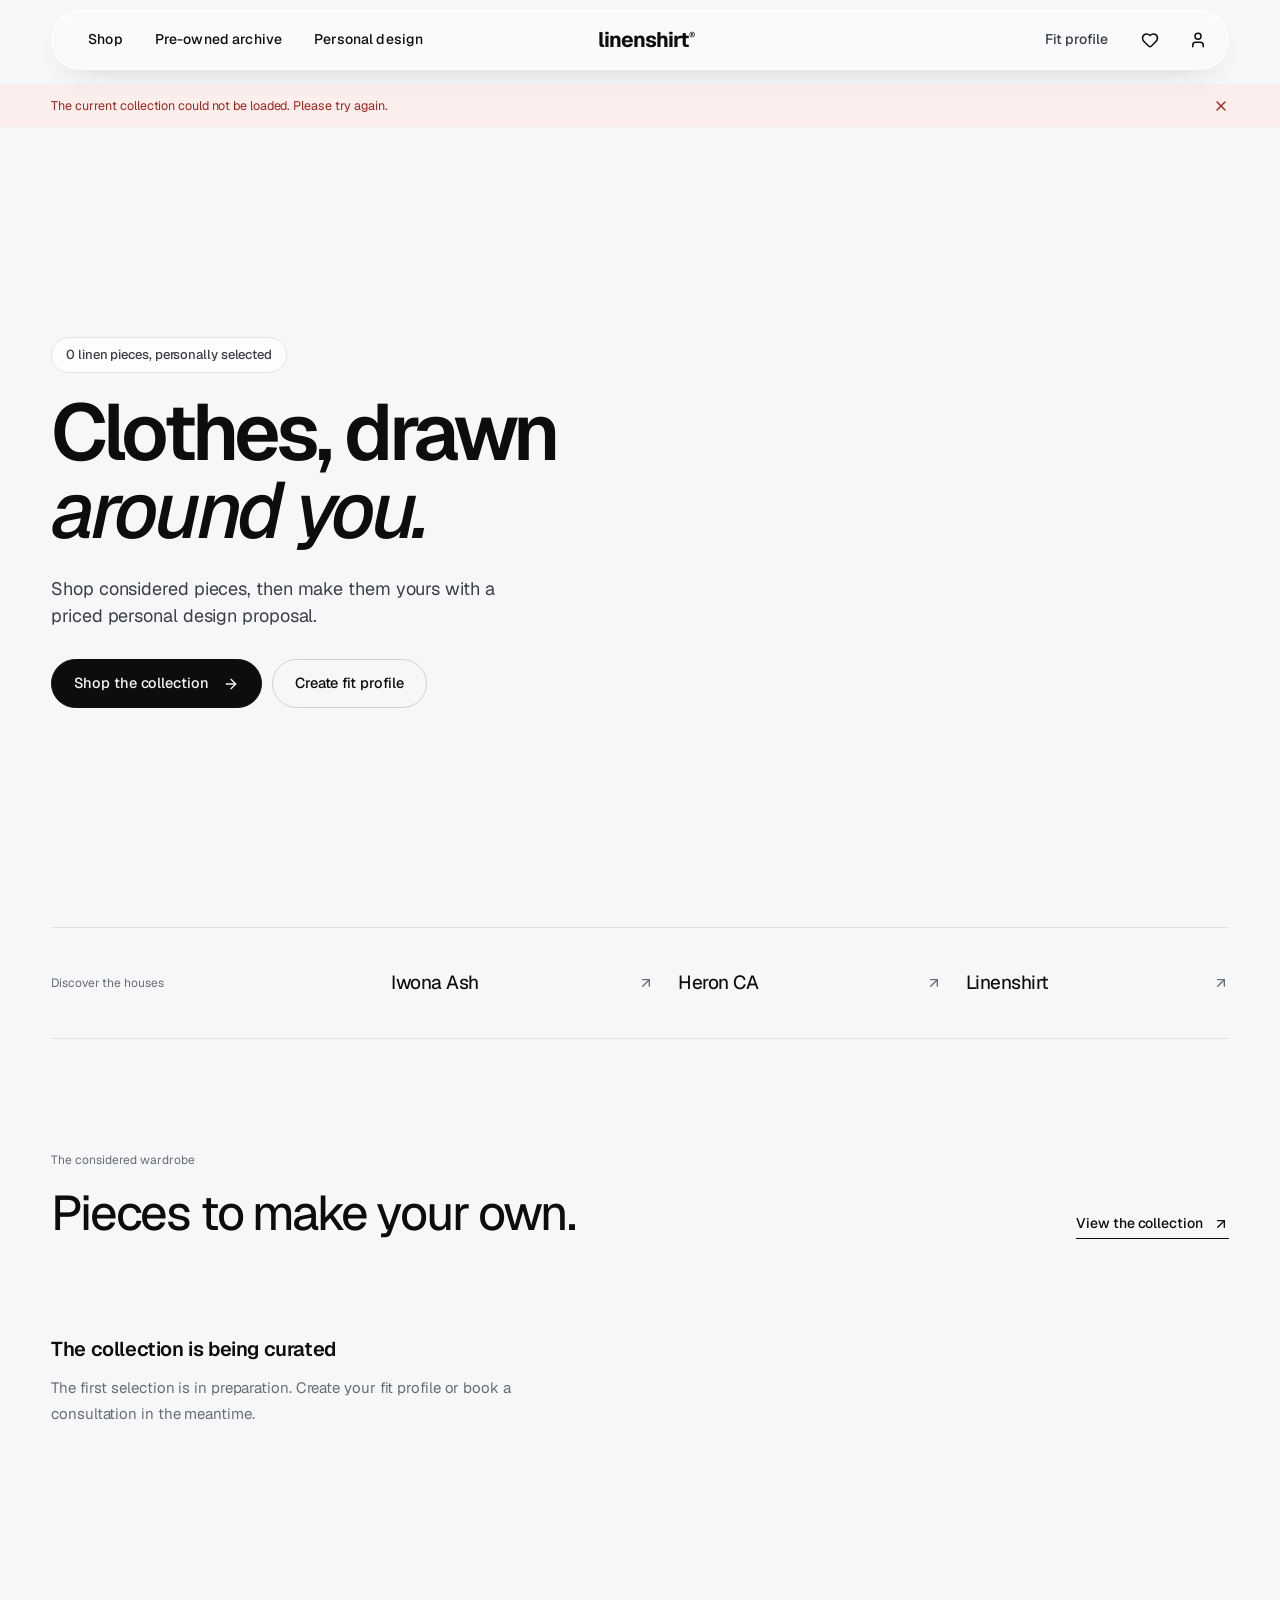
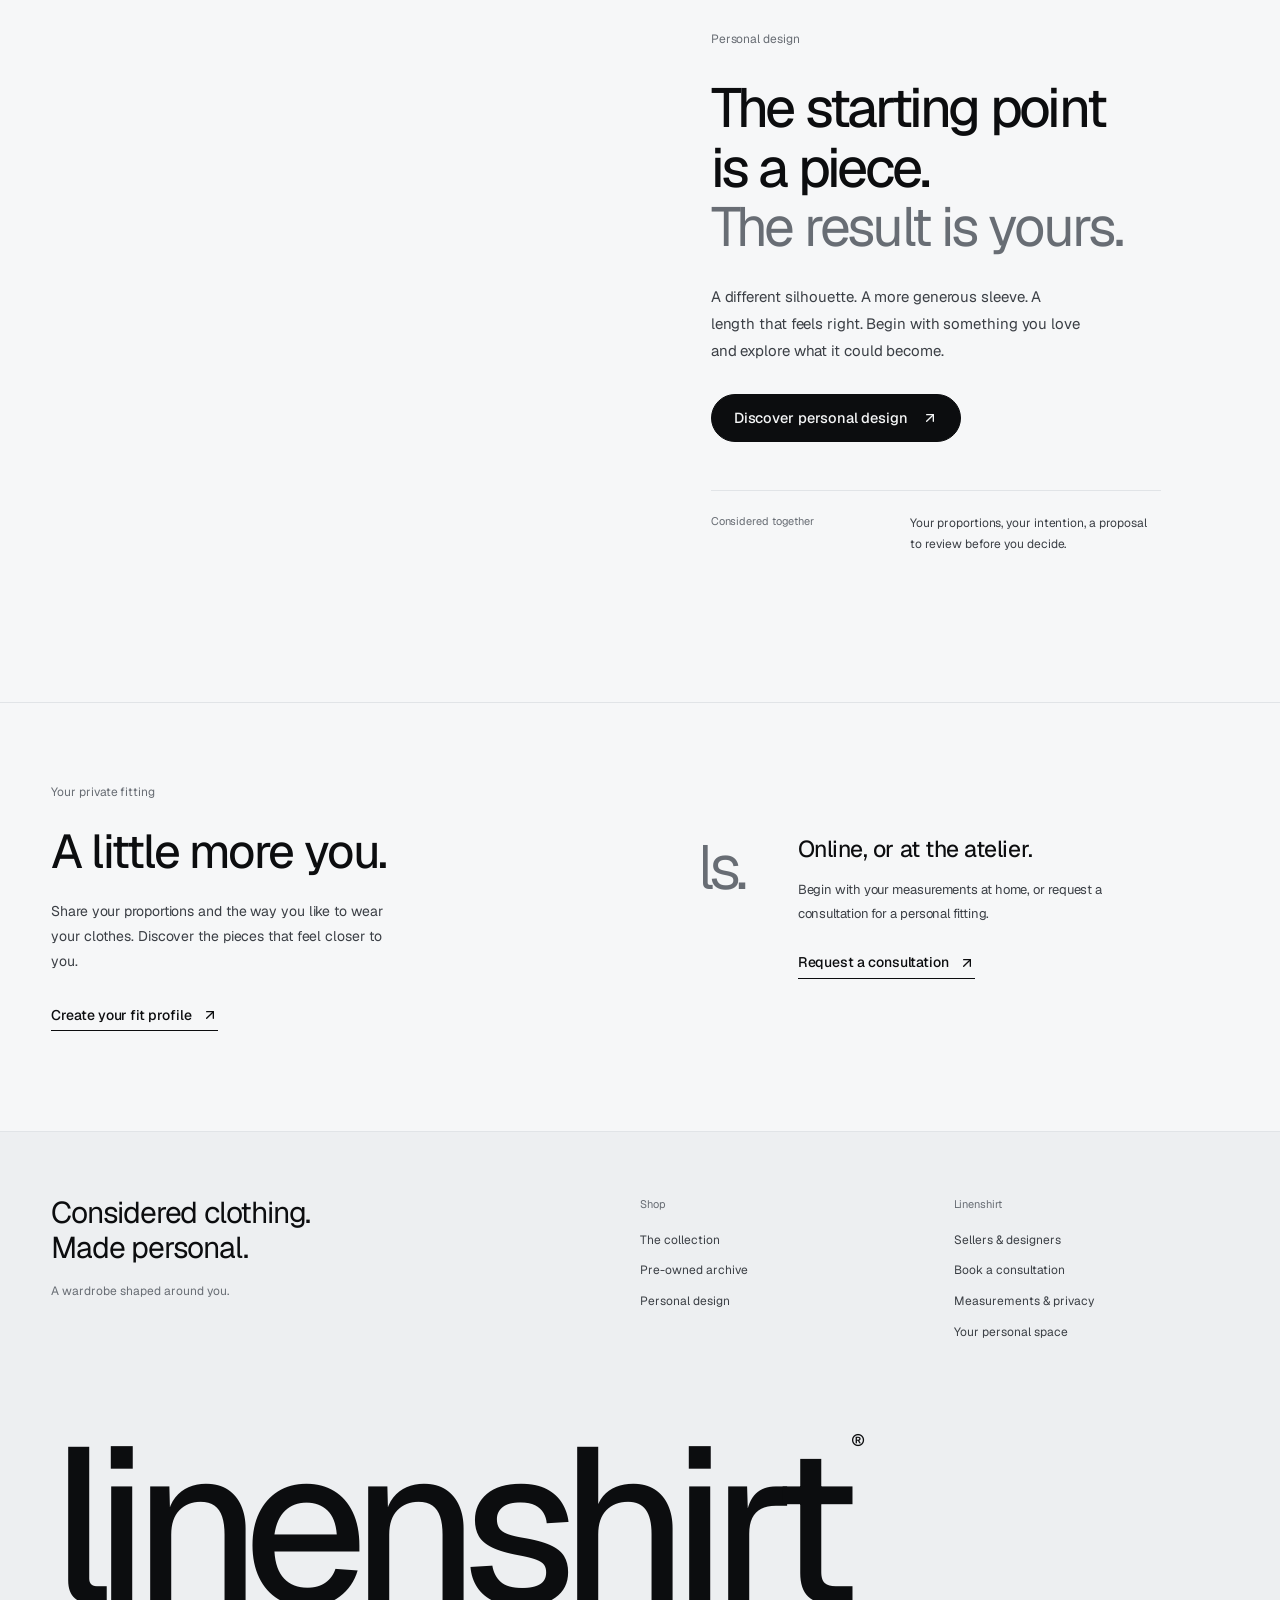
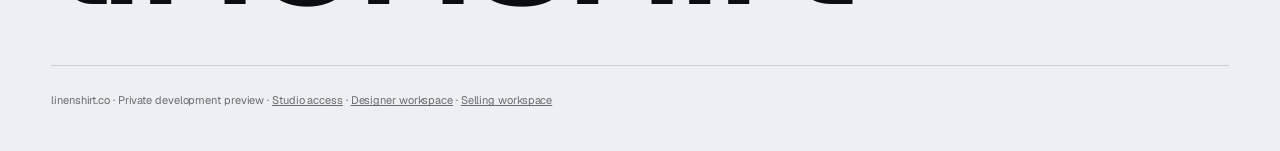
==== commit fbb65e0a: "Linenshirt linen seçkisi ve 499 USD katalog uyumu" ====
--- a/linenshirt/index.html
+++ b/linenshirt/index.html
@@ -14,6 +14,6 @@
 <body>
 <div id="root"></div>
 <noscript>Linenshirt needs JavaScript to show the collection.</noscript>
-<script src="/linenshirt/boutique-20261022.js" defer></script>
+<script src="/linenshirt/linen-only-20261022.js" defer></script>
 </body>
 </html>
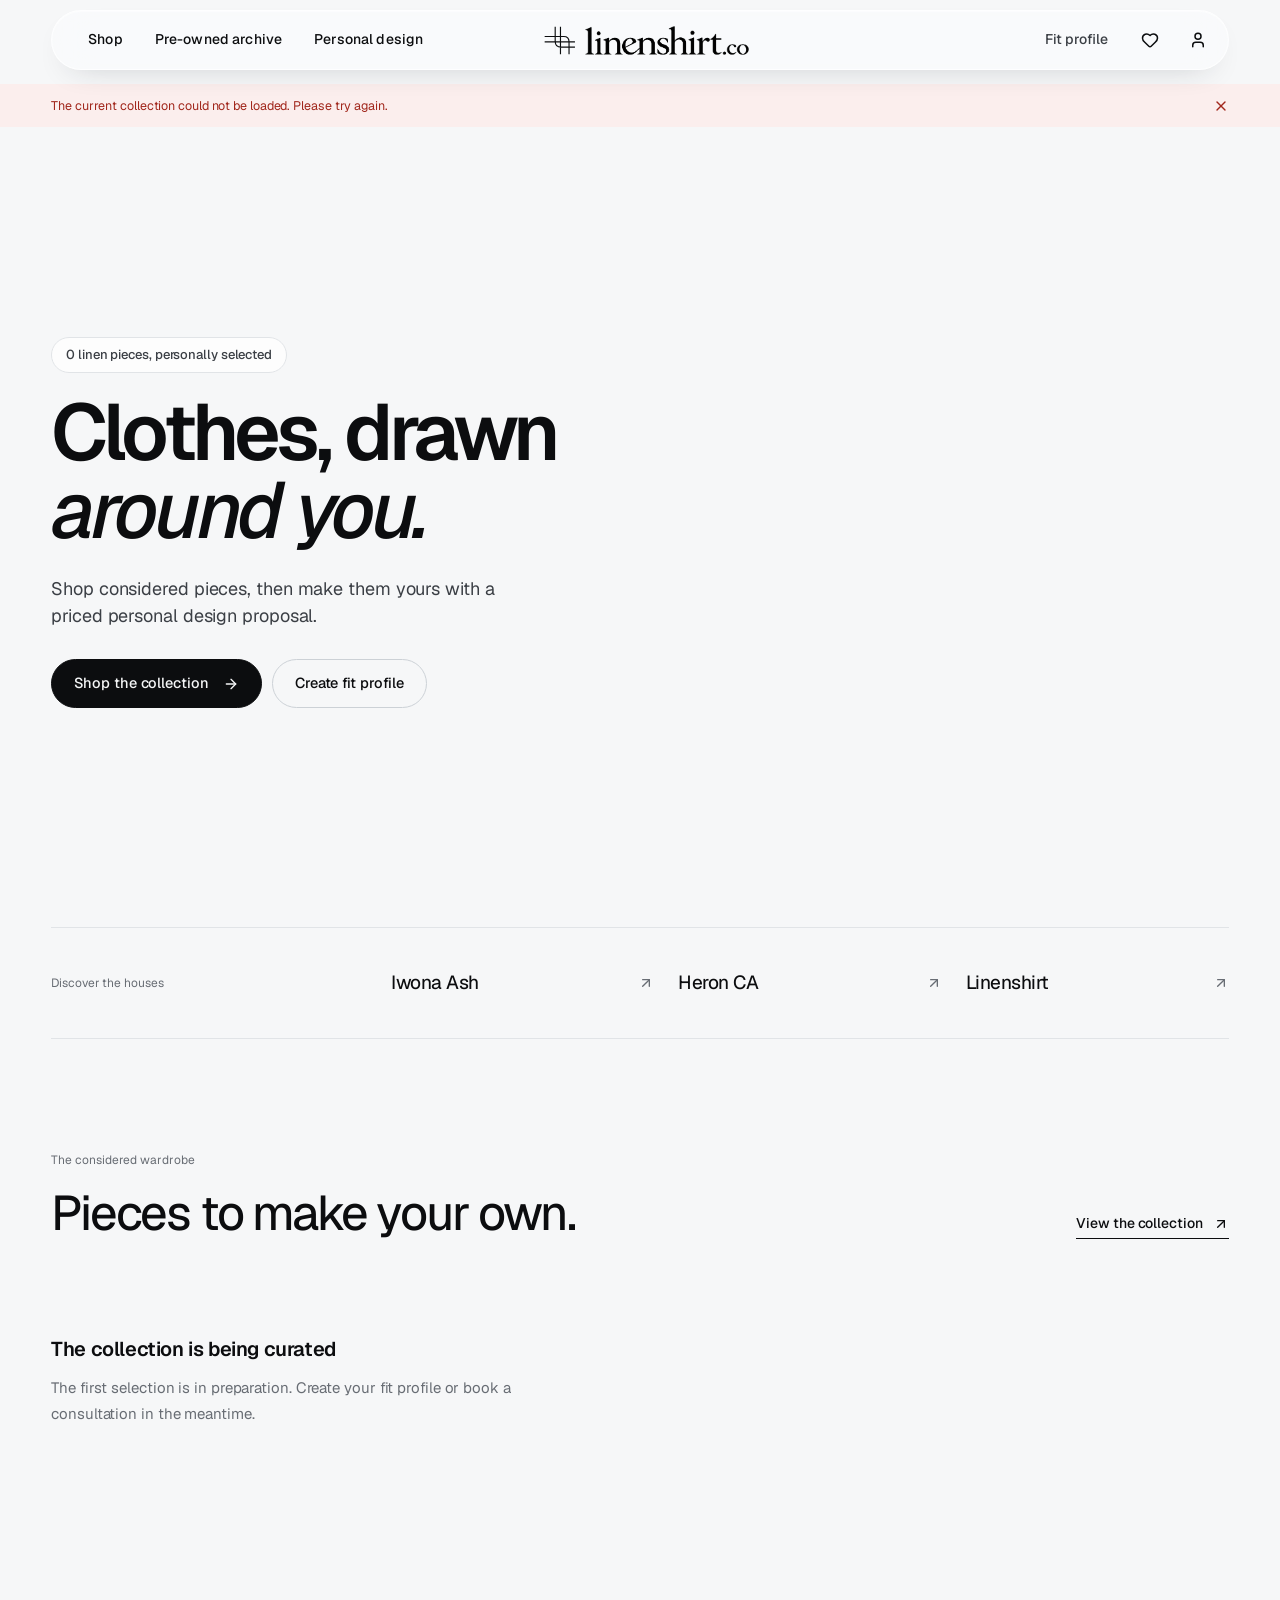
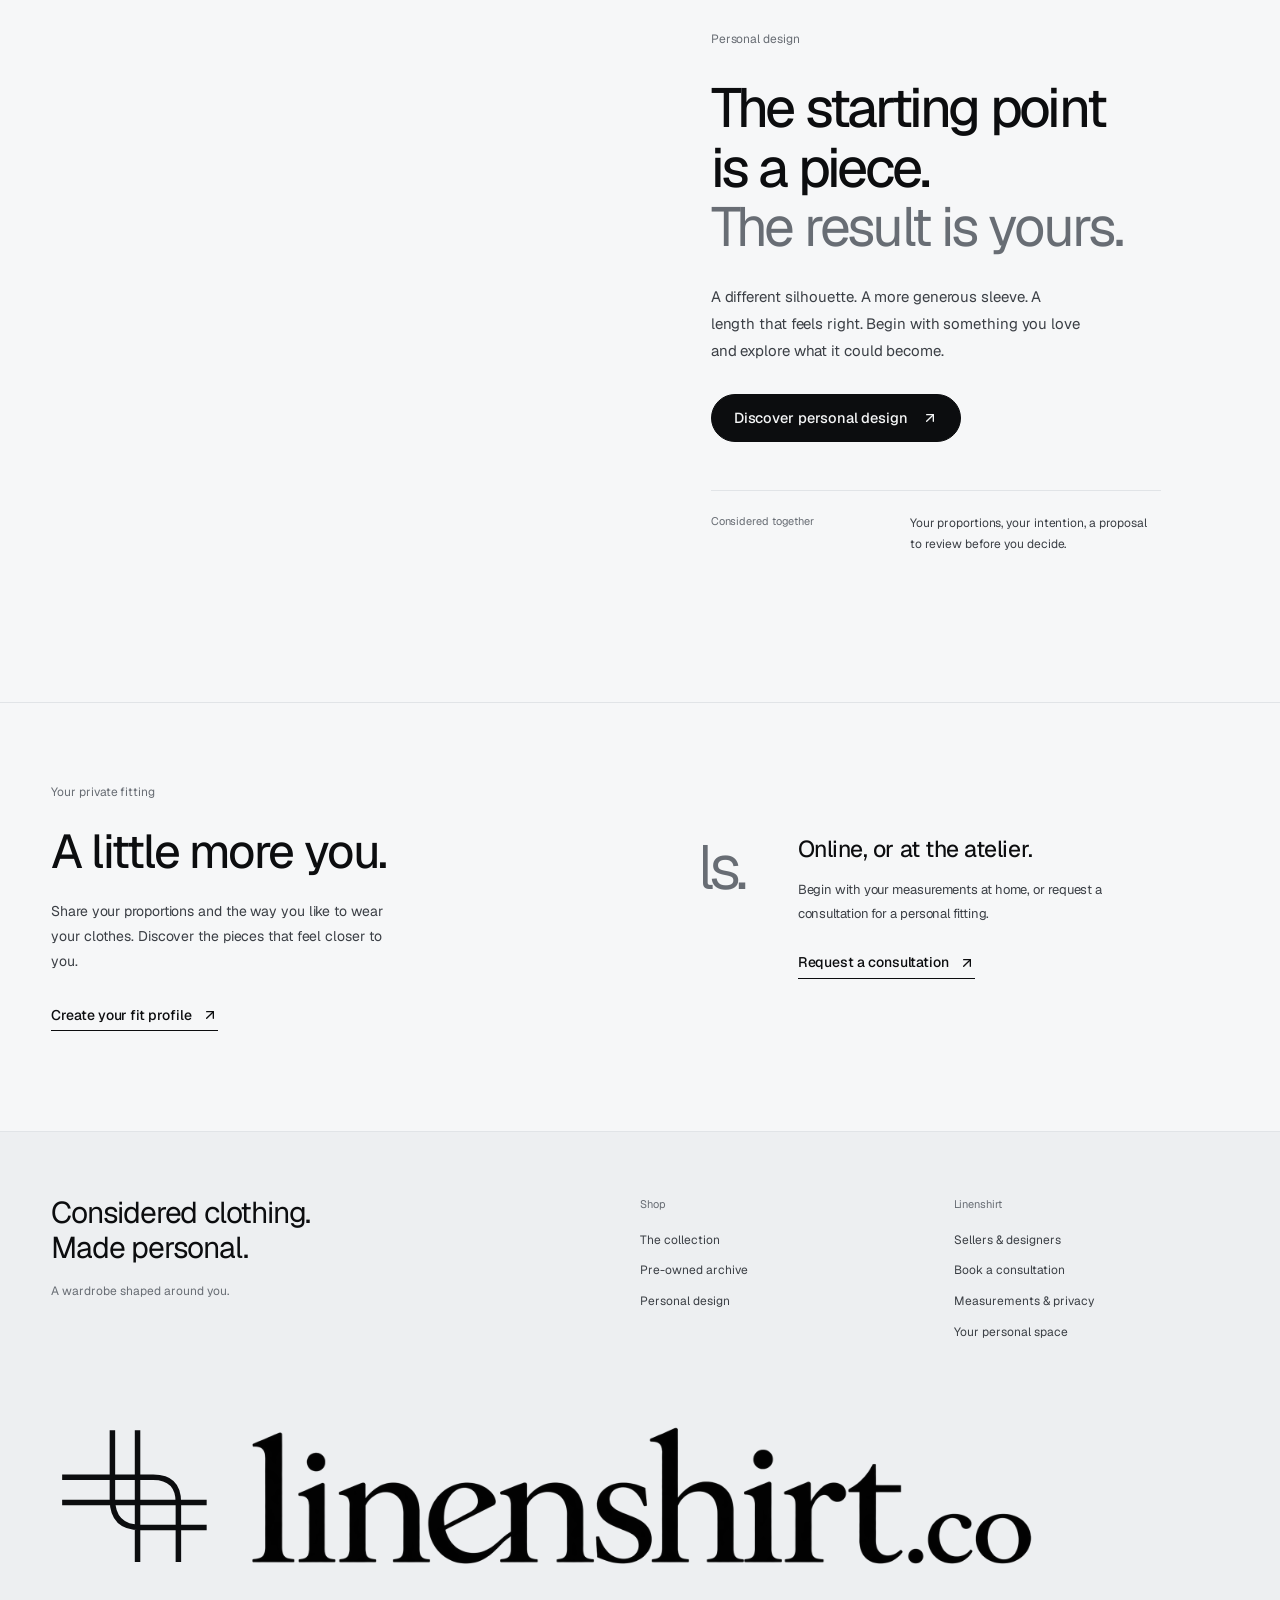
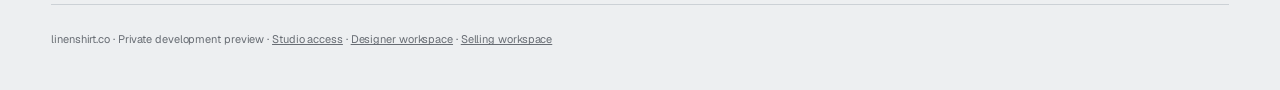
==== commit 690145c7: "Apply approved Linenshirt01 wordmark and woven identity" ====
--- a/linenshirt/index.html
+++ b/linenshirt/index.html
@@ -8,12 +8,13 @@
 <meta http-equiv="Content-Security-Policy" content="default-src 'self'; img-src 'self' data: https:; font-src 'self'; style-src 'self' 'unsafe-inline'; script-src 'self' 'unsafe-inline'; connect-src 'self' https://linenshirt-atelier.rockyfrost10.chatgpt.site; frame-src 'none'; base-uri 'none'; object-src 'none'">
 <title>Linenshirt · Personal wardrobe</title>
 <meta name="description" content="Linenshirt: contemporary pieces and personal design around your measurements. Illustrative preview collection.">
+<link rel="icon" type="image/svg+xml" href="/linenshirt/brand-weave-v1.svg">
 <link rel="canonical" href="https://mrspace.online/linenshirt/">
-<link rel="stylesheet" href="/linenshirt/boutique-20261022.css">
+<link rel="stylesheet" href="/linenshirt/brand-20261024.css">
 </head>
 <body>
 <div id="root"></div>
 <noscript>Linenshirt needs JavaScript to show the collection.</noscript>
-<script src="/linenshirt/linen-only-20261022.js" defer></script>
+<script src="/linenshirt/brand-20261024.js" defer></script>
 </body>
 </html>
--- a/linenshirt/brand-20261024.css
+++ b/linenshirt/brand-20261024.css
@@ -0,0 +1,802 @@
+/* Linenshirt — contemporary fashion-house identity (2026-10-21 direction).
+   Near-white and ink, disciplined cool neutrals, large editorial photography. */
+@font-face{font-family:LSans;src:url('/linenshirt/sans.ttf') format('truetype');font-display:swap}
+
+:root{
+  --bg:#f7f8f8;--paper:#ffffff;--surface:#eef0f1;--surface-2:#e4e7e9;
+  --line:#dfe2e5;--line-strong:#c4c8cd;
+  --ink:#0b0c0d;--ink-2:#34373b;--muted:#6b7077;--faint:#9aa0a6;
+  --danger:#a1271c;--danger-bg:#fbeeed;--ok-bg:#eaf0ec;--ok:#1f4a33;
+  --display:'Helvetica Neue',LSans,Arial,sans-serif;
+  --text:LSans,'Helvetica Neue',Arial,sans-serif;
+  --gutter:clamp(20px,4vw,64px);
+  --photo:saturate(.72) contrast(1.07) brightness(1.02);
+}
+*{box-sizing:border-box}
+html{scroll-behavior:smooth;-webkit-text-size-adjust:100%}
+body{margin:0;background:var(--bg);color:var(--ink);font:14px/1.6 var(--text);-webkit-font-smoothing:antialiased;font-synthesis:none}
+button,input,select,textarea{font:inherit;color:inherit}
+button,a{touch-action:manipulation}
+button{cursor:pointer;background:none;border:0;padding:0;text-align:inherit}
+button:disabled{opacity:.42;cursor:not-allowed}
+button[aria-busy="true"]{cursor:progress;opacity:.7}
+a{color:inherit}
+:focus-visible{outline:2px solid var(--ink);outline-offset:3px}
+h1,h2,h3,p,figure,blockquote{margin:0}
+h1,h2,h3{font-family:var(--display);font-weight:400;line-height:1.02;letter-spacing:-.035em}
+h1{font-size:clamp(40px,5.4vw,88px)}
+h2{font-size:clamp(30px,3.6vw,56px)}
+h3{font-size:22px;letter-spacing:-.02em;line-height:1.15}
+em{font-style:normal}
+p{color:var(--ink-2);line-height:1.7}
+strong{font-weight:500}
+img{display:block;width:100%;object-fit:cover;filter:var(--photo)}
+.eyebrow{display:block;font-size:10.5px;letter-spacing:.16em;text-transform:uppercase;color:var(--muted);line-height:1.5}
+.small{font-size:11.5px;color:var(--muted)}
+.sr-only,.skip:not(:focus){position:absolute;width:1px;height:1px;overflow:hidden;clip:rect(0 0 0 0);white-space:nowrap}
+.skip:focus{position:fixed;top:10px;left:10px;z-index:200;background:var(--ink);color:#fff;padding:10px 14px}
+
+/* Announcement + header */
+.announcement{background:var(--ink);color:#e9ebec;display:flex;justify-content:center;align-items:center;gap:18px;font-size:11px;letter-spacing:.04em;padding:9px var(--gutter);flex-wrap:wrap;text-align:center}
+.announcement button{display:inline-flex;align-items:center;gap:6px;color:#fff;border-bottom:1px solid #fff6;padding-bottom:1px}
+.header{position:sticky;top:0;z-index:60;display:grid;grid-template-columns:1fr auto 1fr;align-items:center;gap:20px;height:72px;padding:0 var(--gutter);background:rgba(247,248,248,.92);backdrop-filter:saturate(1.4) blur(14px);border-bottom:1px solid var(--line)}
+.header nav{display:flex;gap:30px;justify-self:start}
+.header nav button{font-size:12.5px;letter-spacing:.01em;padding:8px 0;border-bottom:1px solid transparent}
+.header nav button[aria-current="page"]{border-color:var(--ink)}
+.header nav button:hover{border-color:var(--line-strong)}
+.wordmark{font-family:var(--display);font-size:21px;letter-spacing:.42em;margin-right:-.42em;font-weight:400;justify-self:center;white-space:nowrap}
+.header-tools{display:flex;align-items:center;gap:8px;justify-self:end}
+.tool-text{font-size:12px;padding:8px 10px;color:var(--ink-2)}
+.tool-text:hover{color:var(--ink)}
+.icon-button{position:relative;display:inline-flex;align-items:center;justify-content:center;width:40px;height:40px}
+.icon-button .count{position:absolute;top:4px;right:2px;min-width:16px;height:16px;border-radius:8px;background:var(--ink);color:#fff;font-size:9px;line-height:16px;text-align:center;padding:0 4px}
+.admin-link{font-size:11px;letter-spacing:.14em;text-transform:uppercase;padding:9px 12px;border:1px solid var(--ink)}
+.mobile-only{display:none!important}
+.notices{position:sticky;top:72px;z-index:55}
+.notice{display:flex;align-items:center;justify-content:space-between;gap:20px;padding:12px var(--gutter);font-size:12.5px}
+.notice.error,.form-error{background:var(--danger-bg);color:var(--danger)}
+.notice.success{background:var(--ok-bg);color:var(--ok)}
+.notice button{display:flex}
+.form-error{padding:12px 14px;font-size:12px;margin-bottom:18px;border-left:2px solid var(--danger)}
+
+/* Buttons and links */
+.button{display:inline-flex;align-items:center;justify-content:space-between;gap:28px;min-height:50px;padding:14px 22px;background:var(--ink);color:#fff;border:1px solid var(--ink);font-size:12px;letter-spacing:.06em;text-transform:uppercase;text-decoration:none;transition:background .2s,color .2s,border-color .2s}
+.button:hover:not(:disabled){background:#2a2d31;border-color:#2a2d31}
+.button.light{background:#fff;color:var(--ink);border-color:#fff}
+.button.light:hover:not(:disabled){background:var(--surface);border-color:var(--surface)}
+.button.outline{background:transparent;color:var(--ink);border-color:var(--line-strong)}
+.button.outline:hover:not(:disabled){border-color:var(--ink);background:transparent}
+.button.wide{width:100%}
+.button.danger{color:var(--danger);border-color:#e3b8b3}
+.button.danger-solid{background:var(--danger);border-color:var(--danger);color:#fff}
+.text-link{display:inline-flex;align-items:center;gap:10px;font-size:12px;letter-spacing:.06em;text-transform:uppercase;text-decoration:none;border-bottom:1px solid var(--ink);padding-bottom:4px}
+.text-link.quiet{text-transform:none;letter-spacing:0;border-color:var(--line-strong);color:var(--ink-2)}
+.text-link:hover{border-color:var(--muted)}
+
+/* Hero: asymmetric fashion composition */
+.hero{position:relative;display:grid;grid-template-columns:minmax(0,7fr) minmax(0,5fr);min-height:min(88dvh,900px);background:var(--paper);border-bottom:1px solid var(--line)}
+.hero-media{position:relative;overflow:hidden;background:#111}
+.hero-media img{position:absolute;inset:0;height:100%;object-position:38% 42%;filter:saturate(.82) contrast(1.1) brightness(.98);transform:scale(1.08);transform-origin:38% 50%}
+.hero-copy{display:flex;flex-direction:column;justify-content:flex-end;padding:56px var(--gutter) 64px;gap:26px;position:relative;z-index:1}
+.hero-copy h1{font-size:clamp(52px,7.6vw,128px);line-height:.92;letter-spacing:-.055em;margin-left:-.06em}
+.hero-copy p{max-width:400px;font-size:15px}
+.hero-actions{display:flex;align-items:center;gap:30px;flex-wrap:wrap}
+.hero-inset{position:absolute;left:calc(58.333% - 32px - clamp(150px,14vw,220px));bottom:48px;width:clamp(150px,14vw,220px);background:var(--paper);padding:10px 10px 14px;box-shadow:0 30px 60px -30px #0005;z-index:2}
+.hero-inset img{aspect-ratio:4/5}
+.hero-inset figcaption{font-size:10px;letter-spacing:.08em;text-transform:uppercase;color:var(--muted);margin-top:10px;line-height:1.5}
+
+/* Pillars */
+.pillars{display:grid;grid-template-columns:repeat(4,1fr);border-bottom:1px solid var(--line);background:var(--paper)}
+.pillars button{position:relative;display:grid;gap:6px;padding:30px var(--gutter) 34px 28px;border-left:1px solid var(--line);text-align:left;transition:background .2s}
+.pillars button:first-child{border-left:0;padding-left:var(--gutter)}
+.pillars button:hover{background:var(--surface)}
+.pillars span{font-size:10.5px;color:var(--faint);letter-spacing:.1em}
+.pillars strong{font-family:var(--display);font-weight:400;font-size:21px;letter-spacing:-.02em}
+.pillars em{font-size:12.5px;color:var(--muted)}
+.pillars svg{position:absolute;top:28px;right:24px;color:var(--muted)}
+
+/* Sections */
+.section{padding:96px var(--gutter);max-width:1680px;margin:0 auto}
+.section.narrow{max-width:760px}
+.section-title{display:flex;justify-content:space-between;align-items:end;gap:24px;margin-bottom:44px}
+.section-title h1,.section-title h2{margin-top:14px}
+.title-actions{display:flex;gap:12px;flex-wrap:wrap}
+
+/* Product grid */
+.product-grid{display:grid;grid-template-columns:repeat(4,minmax(0,1fr));gap:48px 20px}
+.product-grid.feature{grid-template-columns:repeat(4,minmax(0,1fr))}
+.product-grid.feature .product-card:first-child{grid-column:span 2;grid-row:span 2}
+.product-grid.feature .product-card:first-child .product-image img{aspect-ratio:auto;height:100%;min-height:560px}
+.product-grid.feature .product-card:first-child .product-name{font-size:28px}
+.product-card{display:flex;flex-direction:column}
+.product-image{position:relative;overflow:hidden;background:var(--surface);flex:1}
+.product-image>button:first-child{display:block;width:100%;height:100%}
+.product-image img{aspect-ratio:3/4;height:100%;transition:transform .6s cubic-bezier(.2,.7,.2,1)}
+.product-image>button:hover img{transform:scale(1.035)}
+.favorite{position:absolute;right:10px;top:10px;background:#fffffff0;border-radius:50%;width:36px;height:36px}
+.tag{position:absolute;left:10px;bottom:10px;background:#fffffff0;font-size:9.5px;letter-spacing:.12em;text-transform:uppercase;padding:6px 9px}
+.product-meta{display:flex;justify-content:space-between;gap:10px;margin:16px 0 6px;font-size:10px;letter-spacing:.12em;text-transform:uppercase;color:var(--muted)}
+.product-name{font-family:var(--display);font-size:19px;letter-spacing:-.02em;line-height:1.25;text-align:left}
+.product-name:hover{text-decoration:underline;text-underline-offset:4px;text-decoration-thickness:1px}
+.product-bottom{display:flex;justify-content:space-between;gap:12px;margin-top:6px;font-size:13px}
+.fit{font-size:11px;color:var(--muted)}
+.fit-0{color:var(--ink)}
+.fit-0:before{content:'';display:inline-block;width:6px;height:6px;border-radius:50%;background:var(--ink);margin-right:6px;vertical-align:1px}
+
+/* Service band */
+.service-band{display:grid;grid-template-columns:1fr 1fr;background:var(--ink);color:#fff}
+.service-band>img{height:100%;min-height:720px;filter:grayscale(.85) contrast(1.1) brightness(.92)}
+.service-band>div{padding:96px var(--gutter);display:flex;flex-direction:column;justify-content:center;gap:34px}
+.service-band .eyebrow{color:#9aa0a6}
+.service-band h2{color:#fff}
+.service-band p{color:#b9bec4}
+.steps{list-style:none;margin:0;padding:0;display:grid;gap:0;border-top:1px solid #ffffff26}
+.steps li{display:grid;grid-template-columns:52px 1fr;gap:12px;padding:20px 0;border-bottom:1px solid #ffffff26}
+.steps li>span{font-size:11px;letter-spacing:.1em;color:#9aa0a6;padding-top:3px}
+.steps strong{display:block;font-family:var(--display);font-weight:400;font-size:19px;margin-bottom:4px}
+.steps p{font-size:13px}
+.steps.compact{border-color:var(--line)}
+.steps.compact li{border-color:var(--line);padding:14px 0}
+.steps.compact li>span{color:var(--muted)}
+.steps.compact strong{font-size:16px}
+.steps.compact p{color:var(--ink-2);font-size:12.5px}
+
+/* Split feature */
+.split-feature{display:grid;grid-template-columns:5fr 7fr;gap:var(--gutter);align-items:center}
+.split-copy{display:grid;gap:24px;justify-items:start;max-width:480px}
+.split-feature>img{aspect-ratio:3/2;object-position:30% 50%}
+
+/* Shop */
+.collection-heading{display:flex;justify-content:space-between;align-items:end;gap:40px}
+.collection-heading h1{margin-top:16px}
+.profile-link{display:inline-flex;gap:8px;align-items:center;font-size:12px;border-bottom:1px solid var(--line-strong);padding-bottom:4px;white-space:nowrap}
+.filters{display:flex;justify-content:space-between;align-items:center;gap:20px;margin:48px 0 18px;padding:14px 0;border-top:1px solid var(--line);border-bottom:1px solid var(--line);position:sticky;top:72px;z-index:20;background:var(--bg)}
+.chips{display:flex;gap:6px;flex-wrap:wrap}
+.chips button{font-size:12px;padding:7px 13px;border:1px solid transparent;border-radius:999px;color:var(--ink-2);white-space:nowrap}
+.chips button:hover{border-color:var(--line-strong)}
+.chips button.is-on{background:var(--ink);color:#fff;border-color:var(--ink)}
+.chips button span{opacity:.6;margin-left:4px}
+.filter-tools{display:flex;align-items:center;gap:14px}
+.search{display:flex;align-items:center;gap:8px;border-bottom:1px solid var(--line-strong);padding-bottom:3px}
+.search input{width:150px;border:0;background:none;padding:5px 2px;font-size:12.5px;outline-offset:4px}
+.sort select{border:0;background:none;font-size:12.5px;padding:6px 2px;cursor:pointer}
+.collection-note{font-size:12px;color:var(--muted);margin-bottom:32px}
+.disclosure{font-size:11px;color:var(--muted);margin-top:56px;max-width:760px}
+
+/* Product page */
+.product-page{display:grid;grid-template-columns:minmax(0,7fr) minmax(0,5fr);background:var(--paper)}
+.product-visual{position:relative;background:var(--surface)}
+.product-visual>img{height:calc(100dvh - 72px);min-height:640px}
+.product-visual .detail{position:relative;overflow:hidden;height:70dvh;min-height:480px;border-top:1px solid var(--paper)}
+.product-visual .detail img{height:100%;transform:scale(2.1);transform-origin:45% 40%}
+.product-visual .detail figcaption{position:absolute;left:20px;bottom:18px;background:#fffffff0;font-size:10.5px;letter-spacing:.12em;text-transform:uppercase;padding:7px 10px}
+.back{position:absolute;top:20px;left:20px;display:flex;align-items:center;gap:6px;font-size:12px;background:#fffffff0;padding:9px 12px;z-index:2}
+.product-copy{padding:64px clamp(24px,5vw,80px) 80px;display:flex;flex-direction:column;gap:24px}
+.product-copy h1{font-size:clamp(36px,3.6vw,58px)}
+.price{display:flex;align-items:baseline;gap:14px;flex-wrap:wrap;font-family:var(--display);font-size:24px;color:var(--ink);letter-spacing:-.01em}
+.price span{font-family:var(--text);font-size:11px;letter-spacing:.1em;text-transform:uppercase;color:var(--muted)}
+.desc{font-size:15px;max-width:540px}
+.fit-note{display:flex;justify-content:space-between;align-items:end;gap:20px;padding:22px;background:var(--surface)}
+.fit-note h3{font-size:20px;margin:8px 0 6px}
+.fit-note p{font-size:13px}
+.cta-stack{display:grid;gap:10px}
+.save{justify-self:start;margin-top:6px;text-transform:none;letter-spacing:0;border-color:transparent}
+.callout{padding:16px 18px;background:var(--surface);border-left:2px solid var(--ink);font-size:13px;color:var(--ink-2);line-height:1.7;margin-bottom:18px}
+.cta-stack .callout{margin:0}
+.spec{display:grid;margin:0;border-top:1px solid var(--line)}
+.spec>div{display:grid;grid-template-columns:150px 1fr;gap:16px;padding:13px 0;border-bottom:1px solid var(--line);font-size:13px}
+.spec dt{color:var(--muted)}
+.spec dd{margin:0}
+.product-copy details{border-bottom:1px solid var(--line);padding:4px 0 16px}
+.product-copy summary,.admin-record summary,.modal summary{cursor:pointer;font-size:12px;letter-spacing:.08em;text-transform:uppercase;padding:12px 0;list-style-position:outside}
+.measure-table,.snapshot table{width:100%;border-collapse:collapse;font-size:13px;margin:6px 0 12px}
+.measure-table th,.measure-table td,.snapshot th,.snapshot td{padding:8px 0;border-bottom:1px solid var(--line);text-align:right;font-weight:400}
+.measure-table th:first-child,.snapshot th:first-child{text-align:left;text-transform:capitalize;color:var(--muted)}
+.measure-table thead th,.snapshot thead th{font-size:10.5px;letter-spacing:.1em;text-transform:uppercase;color:var(--muted)}
+.price-lines{margin:8px 0 16px;display:grid}
+.price-lines>div{display:flex;justify-content:space-between;gap:16px;padding:9px 0;border-bottom:1px solid var(--line);font-size:13px}
+.price-lines dt{color:var(--muted)}
+.price-lines dd{margin:0;text-align:right}
+.price-lines .total{border-bottom:0;border-top:1px solid var(--ink);margin-top:2px;padding-top:12px}
+.price-lines .total dt{color:var(--ink)}
+.price-lines .total dd{font-family:var(--display);font-size:18px}
+
+/* Personal design page */
+.atelier-hero{display:grid;grid-template-columns:5fr 7fr;min-height:76dvh;background:var(--paper);border-bottom:1px solid var(--line)}
+.atelier-hero>div{padding:96px var(--gutter) 72px;display:flex;flex-direction:column;justify-content:flex-end;gap:26px}
+.atelier-hero p{max-width:470px;font-size:15px}
+.atelier-hero>img{height:100%;filter:grayscale(.6) contrast(1.08)}
+.journey{display:grid;grid-template-columns:repeat(4,1fr);gap:0;border-top:1px solid var(--line)}
+.journey article{padding:36px 28px 0 0;border-right:1px solid var(--line);margin-right:28px}
+.journey article:last-child{border-right:0;margin-right:0}
+.journey span{font-size:11px;letter-spacing:.1em;color:var(--muted)}
+.journey h3{margin:28px 0 12px}
+.journey p{font-size:13.5px}
+
+/* Account */
+.tabs{display:flex;gap:28px;border-bottom:1px solid var(--line);margin-bottom:28px;overflow-x:auto;scrollbar-width:none}
+.tabs button{padding:14px 0;white-space:nowrap;font-size:13px;color:var(--muted);border-bottom:1px solid transparent;margin-bottom:-1px}
+.tabs button.is-on{color:var(--ink);border-color:var(--ink)}
+.records.is-refreshing,.admin-records.is-refreshing{opacity:.55;transition:opacity .2s}
+.record{display:flex;gap:28px;padding:28px 0;border-bottom:1px solid var(--line)}
+.record>img{width:132px;aspect-ratio:3/4;height:auto;flex:none}
+.record>div{flex:1;min-width:0;display:grid;gap:10px;justify-items:start}
+.record p{font-size:13.5px;max-width:720px}
+.badges{display:flex;gap:6px;flex-wrap:wrap}
+.status,.badge{display:inline-block;font-size:9.5px;letter-spacing:.12em;text-transform:uppercase;padding:5px 9px;border:1px solid var(--line-strong);color:var(--ink-2);line-height:1.4}
+.status-attention{background:var(--ink);border-color:var(--ink);color:#fff}
+.status-done{border-color:var(--ink);color:var(--ink)}
+.status-closed{color:var(--faint);border-color:var(--line)}
+.badge.quiet{border-color:transparent;color:var(--muted);padding-left:0}
+.badge.warn{border-color:#e3b8b3;color:var(--danger)}
+.quote{width:100%;max-width:620px;padding:22px;background:var(--surface);display:grid;gap:8px}
+.quote .button{justify-self:start}
+.submission-intro{display:flex;gap:24px;align-items:center;justify-content:space-between;margin:0 0 24px;padding:18px 20px;background:var(--surface)}
+.submission-intro p{max-width:560px;font-size:13px}
+.account-actions{display:flex;justify-content:space-between;gap:20px;margin-top:44px}
+.empty{padding:56px 0;display:grid;gap:14px;justify-items:start}
+.empty p{max-width:520px;color:var(--muted)}
+.loading{min-height:50vh;display:grid;place-items:center}
+.loading-row{display:flex;align-items:center;gap:12px;padding:40px 0;color:var(--muted);font-size:13px}
+.loading-dot{width:8px;height:8px;border-radius:50%;background:var(--ink);animation:pulse 1s ease-in-out infinite alternate}
+@keyframes pulse{from{opacity:.2}to{opacity:1}}
+
+/* Partners */
+.partners h1{margin:20px 0 26px}
+.lede{font-size:17px;max-width:660px}
+.partner-grid{display:grid;grid-template-columns:1fr 1fr;gap:20px;margin-top:64px}
+.partner-grid article{padding:40px;background:var(--paper);border:1px solid var(--line);display:grid;gap:18px;justify-items:start}
+.partner-grid span{font-size:11px;color:var(--muted);letter-spacing:.1em}
+
+/* Footer */
+footer{display:grid;grid-template-columns:2fr 1fr 1fr;gap:40px;padding:72px var(--gutter) 40px;background:var(--ink);color:#e6e8ea;margin-top:0}
+.footer-brand{font-family:var(--display);font-size:26px;letter-spacing:.42em}
+.footer-brand span{display:block;font:13px/1.8 var(--text);letter-spacing:0;color:#9aa0a6;margin-top:14px}
+footer>div:not(:first-child){display:flex;flex-direction:column;align-items:start;gap:12px}
+footer .eyebrow{color:#7d838a;margin-bottom:6px}
+footer button{font-size:13px;color:#d3d6d9}
+footer button:hover{color:#fff}
+.footer-note{grid-column:1/-1;font-size:11px;color:#7d838a;border-top:1px solid #ffffff1f;padding-top:24px;margin-top:24px}
+
+/* Modal + forms */
+.scrim{position:fixed;inset:0;z-index:100;display:flex;align-items:center;justify-content:center;padding:24px;background:#0b0c0d73;backdrop-filter:blur(6px)}
+.modal{background:var(--paper);width:600px;max-width:100%;max-height:92dvh;overflow:auto;padding:28px 40px 40px;box-shadow:0 40px 120px -20px #0007;overscroll-behavior:contain}
+.modal-wide{width:780px}
+.modal-top{display:flex;align-items:center;justify-content:space-between;margin-bottom:14px}
+.modal h2{font-size:clamp(28px,3vw,40px);margin-bottom:22px}
+.modal p{font-size:13px;margin-bottom:16px}
+.modal p.small{font-size:11.5px}
+.modal blockquote,.admin-record blockquote{font-size:13px;color:var(--ink-2);border-left:2px solid var(--line-strong);padding:2px 0 2px 14px;margin:0 0 14px}
+.lede-sm{font-size:14px!important;color:var(--ink-2)}
+.field{display:block;margin-bottom:18px}
+.field>span,.field-label{display:block;font-size:11px;letter-spacing:.08em;text-transform:uppercase;color:var(--ink-2);margin-bottom:8px}
+.field input,.field select,.field textarea{width:100%;border:1px solid var(--line-strong);border-radius:0;background:var(--paper);padding:12px 13px;font-size:14px;color:var(--ink);transition:border-color .15s}
+.field input:hover,.field select:hover,.field textarea:hover{border-color:var(--muted)}
+.field input:focus,.field select:focus,.field textarea:focus{border-color:var(--ink);outline:none;box-shadow:0 0 0 1px var(--ink)}
+.field textarea{resize:vertical;min-height:96px}
+.field input.is-locked{background:var(--surface);color:var(--muted);border-style:dashed}
+.field-hint{display:block;font-size:11px;color:var(--muted);margin-top:6px;line-height:1.5}
+.field-error{display:block;font-size:11.5px;color:var(--danger);margin-top:6px}
+.has-error input,.has-error select,.has-error textarea{border-color:var(--danger)}
+.form-grid{display:grid;grid-template-columns:1fr 1fr;gap:0 16px}
+.form-grid.three{grid-template-columns:repeat(3,1fr)}
+.checkbox{display:flex;align-items:flex-start;gap:10px;font-size:12.5px;line-height:1.6;color:var(--ink-2);margin-bottom:14px;cursor:pointer}
+.checkbox input{margin-top:3px;accent-color:var(--ink);width:16px;height:16px;flex:none}
+.checkbox.has-error{color:var(--danger)}
+.form-actions{display:flex;align-items:center;gap:24px;flex-wrap:wrap;margin-top:8px}
+.consult fieldset{border:0;border-top:1px solid var(--line);margin:0;padding:22px 0 8px}
+.consult legend{display:flex;gap:12px;align-items:baseline;font-family:var(--display);font-size:20px;letter-spacing:-.02em;padding:0 12px 0 0}
+.consult legend span{font-family:var(--text);font-size:11px;color:var(--muted);letter-spacing:.1em}
+.choice-row{display:grid;grid-template-columns:repeat(3,1fr);gap:8px;margin-bottom:18px}
+.choice{display:grid;gap:2px;padding:12px 14px;border:1px solid var(--line-strong);text-align:left}
+.choice strong{font-size:13px;font-weight:400}
+.choice span{font-size:11px;color:var(--muted)}
+.choice.is-on{border-color:var(--ink);box-shadow:inset 0 0 0 1px var(--ink)}
+.unit-switch{display:flex;align-items:center;gap:6px;margin:6px 0 18px;font-size:12px;color:var(--muted)}
+.unit-switch span{margin-right:auto;padding-right:12px}
+.unit-switch button{min-width:44px;padding:6px 10px;border:1px solid var(--line-strong);font-size:12px}
+.unit-switch button.is-on{background:var(--ink);color:#fff;border-color:var(--ink)}
+.aside-note{display:flex;gap:20px;align-items:center;justify-content:space-between;padding:16px 18px;background:var(--surface);margin:4px 0 14px}
+.aside-note p{margin:0!important;font-size:12.5px}
+.aside-note .text-link{white-space:nowrap}
+.order-summary{display:flex;gap:16px;align-items:center;margin-bottom:16px}
+.order-summary img{width:72px;aspect-ratio:3/4;height:auto;flex:none}
+.order-summary h3{margin:4px 0}
+.order-summary p{margin:0!important}
+.media-pick{display:grid;grid-template-columns:120px 1fr;gap:18px;align-items:start;margin-bottom:6px}
+.media-pick>img{aspect-ratio:3/4;height:auto;background:var(--surface)}
+.submission-photo{height:300px;object-fit:contain;background:var(--surface);margin-bottom:18px}
+
+/* Studio */
+.admin-shell{display:grid;grid-template-columns:240px minmax(0,1fr);min-height:80dvh;background:var(--paper)}
+.admin-shell>*{min-width:0}
+.admin-shell>aside{background:var(--bg);border-right:1px solid var(--line);padding:36px 24px;display:flex;flex-direction:column;gap:22px}
+.admin-shell aside nav{display:grid}
+.admin-shell aside nav button{text-align:left;padding:10px 12px;font-size:13px;color:var(--ink-2);border-left:2px solid transparent}
+.admin-shell aside nav button:hover{background:var(--surface)}
+.admin-shell aside nav button.is-on{color:var(--ink);border-color:var(--ink);background:var(--paper)}
+.admin-shell aside>p{font-size:11px;color:var(--muted);overflow-wrap:anywhere;margin-top:auto}
+.admin-content{padding:44px clamp(20px,4vw,56px);min-width:0}
+.admin-head{display:flex;justify-content:space-between;align-items:end;gap:20px;margin-bottom:28px}
+.admin-head h1{font-size:clamp(32px,3.4vw,48px);margin-top:10px}
+.admin-toolbar{display:flex;align-items:center;gap:18px;flex-wrap:wrap;padding-bottom:18px;margin-bottom:8px;border-bottom:1px solid var(--line)}
+.admin-toolbar .chips{flex:1}
+.admin-record{display:flex;gap:22px;align-items:flex-start;padding:24px 0;border-bottom:1px solid var(--line)}
+.admin-record>img{width:84px;aspect-ratio:3/4;height:auto;flex:none}
+.admin-record>div:not(.order-actions){flex:1;min-width:0;display:grid;gap:7px;justify-items:start}
+.admin-record h3{font-size:20px}
+.admin-record p{font-size:12.5px;overflow-wrap:anywhere}
+.admin-record small{font-size:11px;color:var(--muted)}
+.admin-record>.button{flex:none;font-size:11px;min-height:42px;padding:10px 16px}
+.admin-record details{width:100%;max-width:520px}
+.quote-line{padding:10px 12px;background:var(--surface);width:100%}
+.order-actions{display:flex;flex-direction:column;gap:8px;flex:none}
+.order-actions .button{font-size:11px;min-height:40px;padding:9px 14px}
+.integration-banner{display:flex;align-items:center;justify-content:space-between;gap:20px;padding:18px 20px;background:var(--surface);margin-bottom:22px}
+.integration-banner strong{font-size:13px}
+.integration-banner p{font-size:12.5px}
+.integration-banner .button{white-space:nowrap}
+.admin-content>.disclosure{margin-top:48px}
+
+/* Responsive */
+@media(max-width:1180px){
+  .product-grid{grid-template-columns:repeat(3,minmax(0,1fr))}
+  .product-grid.feature{grid-template-columns:repeat(3,minmax(0,1fr))}
+  .product-grid.feature .product-card:first-child{grid-column:span 3;grid-row:auto}
+  .product-grid.feature .product-card:first-child .product-image img{min-height:0;aspect-ratio:16/10}
+  .pillars{grid-template-columns:repeat(2,1fr)}
+  .pillars button:nth-child(3){border-left:0;padding-left:var(--gutter)}
+  .pillars button:nth-child(n+3){border-top:1px solid var(--line)}
+  .journey{grid-template-columns:repeat(2,1fr);row-gap:36px}
+  .journey article:nth-child(2){border-right:0;margin-right:0}
+  .header nav{gap:20px}
+  .desktop-only{display:none!important}
+}
+@media(max-width:860px){
+  .mobile-only{display:inline-flex!important}
+  .header{grid-template-columns:auto 1fr auto;height:62px;gap:8px}
+  .notices,.filters{top:62px}
+  .wordmark{font-size:16px;letter-spacing:.34em;margin-right:-.34em}
+  .header nav{display:none}
+  .header nav.open{display:flex;position:absolute;top:100%;left:0;right:0;width:100%;justify-self:stretch;flex-direction:column;gap:0;background:var(--paper);border-bottom:1px solid var(--line);padding:8px var(--gutter) 20px;box-shadow:0 30px 40px -30px #0003}
+  .header nav.open button{font-family:var(--display);font-size:24px;letter-spacing:-.02em;padding:14px 0;border-bottom:1px solid var(--line);text-align:left}
+  .header-tools{gap:0}
+  .admin-link{font-size:10px;padding:7px 8px;margin-left:4px}
+  .hero{grid-template-columns:1fr;min-height:0}
+  .hero-media{height:72dvh;min-height:440px}
+  .hero-media img{object-position:30% 40%;transform:none}
+  .hero-copy{padding:36px var(--gutter) 48px}
+  .hero-copy h1{font-size:clamp(50px,14vw,84px)}
+  .hero-inset{left:auto;bottom:auto;right:var(--gutter);top:calc(max(72dvh,440px) - 130px);width:110px;padding:6px 6px 8px}
+  .hero-inset figcaption{display:none}
+  .service-band,.split-feature,.atelier-hero,.product-page{grid-template-columns:1fr}
+  .service-band>img{min-height:0;height:420px}
+  .service-band>div{padding:56px var(--gutter)}
+  .split-feature{gap:36px}
+  .atelier-hero>img{height:380px;order:-1}
+  .atelier-hero>div{padding:44px var(--gutter)}
+  .product-visual>img{height:74dvh;min-height:420px}
+  .product-visual .detail{display:none}
+  .product-copy{padding:36px var(--gutter) 56px}
+  .collection-heading{display:block}
+  .profile-link{margin-top:20px}
+  .filters{flex-direction:column;align-items:stretch;gap:12px;margin-top:32px}
+  .chips{flex-wrap:nowrap;overflow-x:auto;scrollbar-width:none;margin:0 calc(-1 * var(--gutter));padding:0 var(--gutter)}
+  .filter-tools{justify-content:space-between}
+  .partner-grid{grid-template-columns:1fr}
+  .admin-shell{grid-template-columns:1fr}
+  .admin-shell>aside{padding:12px var(--gutter);border-right:0;border-bottom:1px solid var(--line);gap:8px}
+  .admin-shell aside>.eyebrow,.admin-shell aside>p{display:none}
+  .admin-shell aside nav{display:flex;overflow-x:auto;gap:4px;scrollbar-width:none}
+  .admin-shell aside nav button{white-space:nowrap;border-left:0;border-bottom:2px solid transparent;padding:10px 10px}
+  .admin-shell aside nav button.is-on{border-color:var(--ink)}
+  footer{grid-template-columns:1fr 1fr}
+  .footer-brand{grid-column:1/-1}
+}
+@media(max-width:620px){
+  body{font-size:14px}
+  .section{padding:56px var(--gutter)}
+  .announcement{font-size:10.5px;gap:8px}
+  .announcement>span{display:none}
+  .product-grid,.product-grid.feature{grid-template-columns:repeat(2,minmax(0,1fr));gap:32px 12px}
+  .product-grid.feature .product-card:first-child{grid-column:span 2}
+  .product-grid.feature .product-card:first-child .product-image img{aspect-ratio:4/5}
+  .product-name{font-size:16px}
+  .product-meta{display:block;font-size:9.5px}
+  .product-meta span{display:block}
+  .product-bottom{display:grid;gap:2px;font-size:12.5px}
+  .tag{display:none}
+  .favorite{width:32px;height:32px;top:6px;right:6px}
+  .pillars{grid-template-columns:1fr}
+  .pillars button,.pillars button:nth-child(3){border-left:0;padding-left:var(--gutter);border-top:1px solid var(--line)}
+  .pillars button:first-child{border-top:0}
+  .section-title{display:block}
+  .section-title .text-link,.title-actions{margin-top:20px}
+  .journey{grid-template-columns:1fr}
+  .journey article{border-right:0;margin-right:0;padding-right:0}
+  .spec>div{grid-template-columns:1fr;gap:2px}
+  .fit-note{display:grid;align-items:start}
+  .record{gap:16px}
+  .record>img{width:84px}
+  .submission-intro,.aside-note,.integration-banner{display:grid;justify-items:start}
+  .scrim{padding:0;align-items:flex-end}
+  .modal,.modal-wide{width:100%;max-height:94dvh;padding:20px 20px 32px}
+  .form-grid,.form-grid.three{grid-template-columns:1fr 1fr;gap:0 12px}
+  .choice-row{grid-template-columns:1fr}
+  .admin-head{display:grid;justify-items:start}
+  .admin-record{flex-wrap:wrap}
+  .admin-record>div:not(.order-actions){flex:1 1 calc(100% - 100px)}
+  .admin-record>img{width:64px}
+  .header .icon-button{width:34px}
+  .wordmark{font-size:14px;letter-spacing:.28em;margin-right:-.28em}
+  .admin-record>.button,.order-actions{width:100%}
+  .order-actions{flex-direction:row;flex-wrap:wrap}
+  .media-pick{grid-template-columns:80px 1fr}
+  footer{grid-template-columns:1fr;padding:56px var(--gutter) 32px}
+  .account-actions{flex-direction:column;align-items:start}
+}
+@media(prefers-reduced-motion:reduce){
+  *{scroll-behavior:auto!important;transition:none!important;animation:none!important}
+}
+
+/* ── Shared studio catalog (2026-10-21) ──────────────────────────────────
+   One packshot rule for every catalog image: same light grey ground, portrait 3:4,
+   whole garment visible (contain), fixed inner margin, no colour filter.
+   Campaign/hero photography keeps its own art direction above. */
+:root{--studio:#f0f1f2;--studio-pad:6%}
+.product-image{background:var(--studio)}
+.product-image>button:first-child{aspect-ratio:3/4;height:auto;background:var(--studio)}
+.product-image img,
+.product-grid.feature .product-card:first-child .product-image img{aspect-ratio:3/4;height:100%;min-height:0;object-fit:contain;padding:var(--studio-pad);filter:none;background:var(--studio)}
+.product-image>button.is-original img{padding:calc(var(--studio-pad) * 1.6);mix-blend-mode:multiply}
+.product-image>button:hover img{transform:scale(1.02)}
+.product-grid.feature .product-card:first-child .product-name{font-size:24px}
+.pdp-frame{background:var(--studio);aspect-ratio:3/4;max-height:calc(100dvh - 72px);margin:0 auto;width:100%;display:flex;align-items:center;justify-content:center}
+.pdp-frame img{width:100%;height:100%;object-fit:contain;padding:var(--studio-pad);filter:none}
+.pdp-frame.is-original img{object-fit:contain;padding:0}
+.pdp-views{display:flex;gap:10px;padding:14px 20px;background:var(--paper)}
+.pdp-views button{display:flex;flex-direction:column;align-items:flex-start;gap:6px;font-size:11px;letter-spacing:.08em;text-transform:uppercase;color:var(--ink-2);border:1px solid transparent;padding:4px}
+.pdp-views button[aria-pressed=true]{border-color:var(--ink);color:var(--ink)}
+.pdp-views .thumb{display:block;width:64px;aspect-ratio:3/4;background:var(--studio);overflow:hidden}
+.pdp-views .thumb img{width:100%;height:100%;object-fit:cover;filter:none}
+.pdp-views .thumb.is-studio img{object-fit:contain;padding:4px}
+.image-note{font-size:11.5px;color:var(--muted);padding:0 20px 16px;background:var(--paper);margin:0}
+.product-visual{background:var(--paper)}
+.sample-note{font-size:12px;color:var(--ink-2);border-left:2px solid var(--line-strong);padding:2px 0 2px 10px;margin:10px 0}
+.fit-reasons{list-style:none;margin:10px 0 6px;padding:0;display:grid;gap:4px;font-size:12.5px}
+.fit-reasons li{padding-left:16px;position:relative;color:var(--ink-2)}
+.fit-reasons li::before{content:'';position:absolute;left:0;top:.55em;width:7px;height:7px;border-radius:50%;border:1px solid var(--line-strong)}
+.fit-reasons li.ok::before{background:var(--ink);border-color:var(--ink)}
+.fit-reasons li.off::before{background:transparent;border-color:var(--ink)}
+.profile-scope{font-size:12px;color:var(--ink-2);margin:-8px 0 18px}
+.text-link.inline{display:inline;padding:0;font-size:inherit}
+.houses{display:flex;gap:0;border:1px solid var(--line-strong);border-radius:999px;padding:2px;flex-shrink:0}
+.houses button{font-size:12px;padding:6px 13px;border-radius:999px;white-space:nowrap;color:var(--ink-2)}
+.houses button.is-on{background:var(--ink);color:#fff}
+.filters{flex-wrap:wrap}
+.media-fieldset{border:1px solid var(--line);padding:16px;margin:0 0 6px;min-width:0}
+.media-fieldset legend{font-size:11px;letter-spacing:.12em;text-transform:uppercase;padding:0 6px}
+.media-pair{display:grid;grid-template-columns:1fr 1fr;gap:18px}
+.media-pair .media-pick{display:flex;flex-direction:column;gap:8px}
+.media-pair .media-pick>img{width:100%;max-width:180px;aspect-ratio:3/4;object-fit:contain;filter:none;background:var(--studio)}
+.media-label{font-size:11px;letter-spacing:.1em;text-transform:uppercase;color:var(--ink-2)}
+.studio-frame{width:100%;max-width:180px;aspect-ratio:3/4;background:var(--studio);display:flex;align-items:center;justify-content:center;text-align:center;font-size:11px;color:var(--ink-2);padding:8px}
+.studio-frame img{width:100%;height:100%;object-fit:contain;filter:none}
+.span-all{grid-column:1/-1}
+.order-summary img,.request-card img{filter:none}
+@media (max-width:1100px){
+  .product-grid.feature .product-card:first-child .product-image img{aspect-ratio:3/4}
+}
+@media (max-width:760px){
+  .product-grid.feature .product-card:first-child .product-image img{aspect-ratio:3/4}
+  .product-grid.feature .product-card:first-child{grid-column:span 1}
+  .houses{overflow-x:auto;scrollbar-width:none;border-radius:14px;max-width:100%}
+  .filter-tools{flex-wrap:wrap;gap:8px}
+  .media-pair{grid-template-columns:1fr}
+  .pdp-frame{max-height:78dvh}
+}
+.admin-record>img.admin-thumb{object-fit:contain;background:var(--studio);filter:none}
+.filters>*{min-width:0;max-width:100%}
+
+/* ══ 2027 layer (design-taste-frontend + emil-design-eng) ═════════════════════
+   Design read: premium consumer fashion storefront for design-conscious affluent
+   clients; pure monochrome + one cobalt accent; Geist; dials VARIANCE 7 / MOTION 4 / DENSITY 3.
+   Radius rule: interactive controls are full pills, image frames and panels 18px, inputs 12px.
+   Motion: entrance only (first load), press feedback, hover gated to fine pointers. */
+@font-face{font-family:'Geist';src:url('/linenshirt/fonts/geist-latin-wght-normal.woff2') format('woff2');font-weight:100 900;font-style:normal;font-display:swap}
+@font-face{font-family:'Geist';src:url('/linenshirt/fonts/geist-latin-wght-italic.woff2') format('woff2');font-weight:100 900;font-style:italic;font-display:swap}
+:root{
+  --bg:#f6f7f8;--paper:#fdfdfd;--surface:#edeff1;--surface-2:#e3e6e9;--line:#e1e4e7;--line-strong:#ccd1d6;
+  --ink:#0c0d0f;--ink-2:#3b3f45;--muted:#686d74;--on-ink:#f4f5f6;
+  --accent:#2d4fd6;--accent-ink:#f4f6ff;
+  --display:'Geist',system-ui,sans-serif;--text:'Geist',system-ui,sans-serif;
+  --r:18px;--r-sm:12px;--studio:#eef0f2;
+  --ease-out:cubic-bezier(.23,1,.32,1);--ease-in-out:cubic-bezier(.77,0,.175,1);
+  --shadow:0 24px 48px -32px rgb(28 34 44 / .35);
+  color-scheme:light;
+}
+@media (prefers-color-scheme:dark){
+  :root{
+    --bg:#0f1012;--paper:#16181b;--surface:#1d2024;--surface-2:#262a2f;--line:#2a2e33;--line-strong:#3b4047;
+    --ink:#eef0f2;--ink-2:#c3c7cd;--muted:#9096a0;--on-ink:#0f1012;
+    --accent:#8ea4ff;--accent-ink:#0f1012;
+    --shadow:0 24px 48px -28px rgb(0 0 0 / .7);
+    color-scheme:dark;
+  }
+  /* The product stage stays a light studio ground in both themes so garments read true. */
+  .header{background:rgb(22 24 27 / .72)!important;border-color:rgb(255 255 255 / .06)!important}
+  .button{color:var(--on-ink)}
+  .button.light,.button.ghost{color:var(--ink)}
+  .modal,.scrim .modal{background:var(--paper);color:var(--ink)}
+  input,select,textarea{background:var(--surface);color:var(--ink);border-color:var(--line-strong)}
+  .footer{background:#0a0b0c}
+  .notice.success{background:#16261d;color:#cfe8d8}
+  .notice.error{background:#2b1513;color:#f3c9c4}
+  .favorite.icon-button{background:#fdfdfdd9;color:#0c0d0f}
+  .back{background:var(--paper);color:var(--ink)}
+  .icon-button .count{background:var(--accent);color:var(--accent-ink)}
+  .unit-switch button.is-on{background:var(--ink);color:var(--on-ink)}
+  .chips button.is-on,.houses button.is-on{color:var(--on-ink)}
+}
+body{font:15px/1.55 var(--text);letter-spacing:-.006em;background:var(--bg);color:var(--ink)}
+h1,h2,h3{font-weight:600;letter-spacing:-.04em;line-height:1}
+h1{font-size:clamp(40px,5.2vw,80px)}
+h2{font-size:clamp(28px,3.4vw,52px)}
+h3{font-size:20px;letter-spacing:-.02em;line-height:1.2}
+p{color:var(--ink-2)}
+strong{font-weight:600}
+::selection{background:var(--accent);color:var(--accent-ink)}
+:focus-visible{outline:2px solid var(--accent);outline-offset:3px;border-radius:6px}
+
+/* Labels: sentence case, no wide tracking */
+.eyebrow,.admin-link,.text-link,.tag,.product-meta,.price span,.measure-table thead th,.snapshot thead th,.status,.badge,.field>span,.field-label,.pdp-views button,.media-fieldset legend,.media-label,.product-copy summary,.admin-record summary,.modal summary,.hero-inset figcaption{text-transform:none;letter-spacing:-.005em}
+.eyebrow{font-size:13px;font-weight:500;color:var(--muted)}
+.product-meta{font-size:12.5px;margin:14px 0 2px}
+.field>span,.field-label{font-size:13px;font-weight:500;color:var(--ink-2)}
+
+/* Header: floating frosted bar (web approximation, solid fallback below) */
+.header{top:10px;margin:10px var(--gutter) 0;height:60px;padding:0 10px 0 22px;border:1px solid rgb(255 255 255 / .7);border-radius:999px;background:rgb(250 251 252 / .74);backdrop-filter:saturate(1.6) blur(20px);-webkit-backdrop-filter:saturate(1.6) blur(20px);box-shadow:inset 0 1px 0 rgb(255 255 255 / .5),0 12px 32px -20px rgb(28 34 44 / .3)}
+@media (prefers-reduced-transparency:reduce){.header{background:var(--paper);backdrop-filter:none;-webkit-backdrop-filter:none}}
+.header nav{gap:4px}
+.header nav button{font-size:14px;font-weight:500;padding:8px 14px;border:0;border-radius:999px;transition:background-color .15s ease}
+.header nav button[aria-current="page"]{background:var(--ink);color:var(--on-ink)}
+.wordmark{font-family:var(--display);font-weight:700;font-size:21px;letter-spacing:-.05em;margin:0;text-transform:none}
+.wordmark span{font-size:10px;vertical-align:super;font-weight:500;margin-left:1px}
+.header-tools .icon-button{border-radius:999px;width:40px;height:40px}
+.tool-text{font-size:14px;font-weight:500;padding:8px 14px;border-radius:999px}
+.notices,.filters{top:84px}
+.filters{background:var(--bg)}
+
+/* Buttons: pills with press feedback */
+.button{border-radius:999px;text-transform:none;letter-spacing:-.005em;font-size:14.5px;font-weight:500;min-height:48px;padding:12px 22px;gap:14px;white-space:nowrap;background:var(--ink);border-color:var(--ink);color:var(--on-ink);transition:transform .16s var(--ease-out),background-color .2s ease,border-color .2s ease}
+.button:active:not(:disabled){transform:scale(.97)}
+.button.ghost,.button.outline{background:transparent;color:var(--ink);border-color:var(--line-strong)}
+.text-link{font-weight:500;font-size:14px}
+.icon-button,.chips button,.houses button,.pdp-views button,.h27-house{transition:transform .16s var(--ease-out),background-color .15s ease,border-color .15s ease}
+.icon-button:active,.chips button:active,.houses button:active,.h27-house:active{transform:scale(.97)}
+.chips button,.houses button{font-size:13.5px;font-weight:500}
+.chips button.is-on,.houses button.is-on{background:var(--ink);color:var(--on-ink);border-color:var(--ink)}
+input,select,textarea{border-radius:var(--r-sm)}
+
+/* Product cards */
+.product-grid{gap:40px 16px}
+.product-image,.product-image>button:first-child{border-radius:var(--r);overflow:hidden}
+.product-image img{transition:transform .35s var(--ease-out)}
+.product-name{font-weight:600;font-size:16.5px;letter-spacing:-.02em}
+.product-bottom{font-size:14px;font-weight:500;align-items:baseline}
+.pd-note{font-size:12.5px;font-weight:500;color:var(--muted)}
+.favorite.icon-button{border-radius:999px}
+.product-copy h1{font-size:clamp(34px,3.4vw,52px)}
+.fit-note,.callout,.modal,.media-fieldset{border-radius:var(--r)}
+.modal{overflow:hidden}
+.pdp-views button{border-radius:14px}
+.pdp-views .thumb{border-radius:10px}
+
+/* Hover only for fine pointers */
+@media (hover:hover) and (pointer:fine){
+  .header nav button:not([aria-current="page"]):hover,.icon-button:hover,.tool-text:hover{background:rgb(127 133 141 / .14)}
+  .button:hover:not(:disabled){background:var(--ink-2);border-color:var(--ink-2)}
+  .button.ghost:hover:not(:disabled),.button.outline:hover:not(:disabled){background:var(--paper);border-color:var(--ink)}
+  .product-image>button:hover img{transform:scale(1.025)}
+  .h27-house:hover{border-color:var(--ink)}
+  button.h27-tile:hover{transform:translateY(-6px) rotate(0deg)}
+}
+
+/* ── Home ── */
+.home-27{padding-top:4px}
+.h27-hero{display:grid;grid-template-columns:minmax(0,1fr) minmax(0,1.05fr);gap:clamp(24px,4vw,72px);align-items:center;padding:clamp(32px,5vw,72px) var(--gutter) clamp(40px,5vw,72px);min-height:calc(100dvh - 90px)}
+.h27-copy h1{font-size:clamp(48px,6.2vw,96px);line-height:.98;letter-spacing:-.055em;margin:20px 0 22px;max-width:11ch}
+.h27-copy h1 em{font-style:italic;font-weight:500;padding-bottom:.06em;display:inline-block}
+.h27-copy p{max-width:40ch;font-size:18px;line-height:1.5}
+.h27-copy .hero-actions{display:flex;flex-wrap:wrap;gap:10px;margin-top:30px}
+.h27-chip{display:inline-flex;align-items:center;font-size:13px;font-weight:500;padding:7px 14px;border:1px solid var(--line);border-radius:999px;background:var(--paper);color:var(--ink-2)}
+.h27-stage{position:relative;aspect-ratio:1/1;max-height:76dvh;width:100%}
+.h27-tile{position:absolute;display:block;width:52%;aspect-ratio:3/4;border-radius:22px;background:var(--studio);overflow:hidden;box-shadow:var(--shadow);transition:transform .3s var(--ease-out)}
+.h27-tile img{width:100%;height:100%;object-fit:contain;padding:6%;filter:none}
+.h27-tile.t0{left:0;top:10%;transform:rotate(-4deg);z-index:1}
+.h27-tile.t1{left:24%;top:0;z-index:3}
+.h27-tile.t2{right:0;top:16%;transform:rotate(4deg);z-index:2}
+button.h27-tile:focus-visible{z-index:5}
+/* First-load entrance (seen once per visit): stagger, ease-out, never from scale(0). */
+@media (prefers-reduced-motion:no-preference){
+  .h27-copy>*{animation:rise27 .6s var(--ease-out) both}
+  .h27-copy>*:nth-child(2){animation-delay:.05s}.h27-copy>*:nth-child(3){animation-delay:.1s}.h27-copy>*:nth-child(4){animation-delay:.15s}
+  .h27-tile{animation:tile27 .7s var(--ease-out) both}
+  .h27-tile.t1{animation-delay:.08s}.h27-tile.t2{animation-delay:.16s}
+}
+@keyframes rise27{from{opacity:0;translate:0 12px}}
+@keyframes tile27{from{opacity:0;translate:0 24px;scale:.96}}
+@media (prefers-reduced-motion:reduce){*,*::before,*::after{animation-duration:.01ms!important;transition-duration:.01ms!important}}
+
+.h27-houses{display:grid;grid-template-columns:1.4fr 1fr 1fr;gap:14px;padding:0 var(--gutter)}
+.h27-house{display:grid;grid-template-columns:96px 1fr auto;align-items:center;gap:18px;padding:12px 22px 12px 12px;background:var(--paper);border:1px solid var(--line);border-radius:var(--r);text-align:left}
+.h27-house:first-child{grid-template-columns:132px 1fr auto}
+.h27-house-img{display:block;aspect-ratio:3/4;border-radius:12px;background:var(--studio);overflow:hidden}
+.h27-house-img img{width:100%;height:100%;object-fit:contain;padding:8%;filter:none}
+.h27-house-meta{display:flex;flex-direction:column;gap:4px}
+.h27-house-meta strong{font-family:var(--display);font-size:22px;letter-spacing:-.035em}
+.h27-house-meta em{font-size:13px;color:var(--muted)}
+
+.h27-fit{display:grid;grid-template-columns:minmax(0,1fr) minmax(0,1fr);gap:clamp(24px,4vw,64px);align-items:center;margin:clamp(48px,6vw,96px) var(--gutter);padding:clamp(28px,4.5vw,64px);border-radius:28px;background:var(--surface)}
+.h27-fit h2{margin:12px 0 16px}
+.h27-fit p{max-width:44ch;margin-bottom:28px}
+.h27-metrics{list-style:none;margin:0;padding:0;display:grid;grid-template-columns:repeat(3,1fr);gap:10px}
+.h27-metrics li{display:flex;flex-direction:column;gap:18px;padding:18px;border-radius:16px;background:var(--paper);font-size:14px;font-weight:500;color:var(--ink-2)}
+.h27-metrics li em{font-family:var(--display);font-size:26px;font-weight:600;letter-spacing:-.03em;color:var(--accent);font-variant-numeric:tabular-nums}
+
+.h27-steps{padding:0 var(--gutter) clamp(56px,8vw,112px)}
+.h27-steps h2{max-width:16ch}
+.h27-steps ol{list-style:none;margin:36px 0 28px;padding:28px 0 0;border-top:1px solid var(--line);display:grid;grid-template-columns:repeat(4,minmax(0,1fr));gap:32px;counter-reset:s}
+.h27-steps li{display:flex;flex-direction:column;gap:8px}
+.h27-steps li strong{font-family:var(--display);font-size:20px;letter-spacing:-.03em;line-height:1.15}
+.h27-steps li p{font-size:14.5px;max-width:30ch}
+.atelier-hero .h27-stage.compact{max-width:560px;justify-self:center}
+
+@media (max-width:1100px){
+  .h27-hero{grid-template-columns:1fr;min-height:0}
+  .h27-stage{max-width:600px;justify-self:center}
+  .h27-houses{grid-template-columns:1fr}
+  .h27-house:first-child{grid-template-columns:96px 1fr auto}
+  .h27-steps ol{grid-template-columns:repeat(2,1fr)}
+  .h27-fit{grid-template-columns:1fr}
+}
+@media (max-width:760px){
+  .header{margin:8px 12px 0;top:8px;height:56px;padding:0 6px}
+  .notices,.filters{top:72px}
+  .h27-hero{padding-top:28px}
+  .h27-copy h1{font-size:clamp(44px,12.5vw,64px)}
+  .h27-copy p{font-size:16.5px}
+  .h27-copy .hero-actions .button{flex:1 1 auto;justify-content:center}
+  .h27-stage{aspect-ratio:1/1.08}
+  .h27-tile{width:56%;border-radius:18px}
+  .h27-house{grid-template-columns:72px 1fr auto}
+  .h27-house:first-child{grid-template-columns:72px 1fr auto}
+  .h27-steps ol{grid-template-columns:1fr;gap:22px}
+  .h27-fit{margin:40px 12px;border-radius:22px;padding:26px 20px}
+  .h27-metrics{grid-template-columns:repeat(2,1fr)}
+  .h27-metrics li{gap:10px;padding:14px}
+  .h27-metrics li em{font-size:22px}
+  .header nav.open{border-radius:22px}
+}
+.filters>*{min-width:0;max-width:100%}
+.admin-record>img.admin-thumb{object-fit:contain;background:var(--studio);filter:none}
+
+/* Boutique continuation: large product studies, quiet wayfinding, personal service.
+   Existing hero and all source photography intentionally retained. */
+.house-index{margin:0 var(--gutter);padding:28px 0;display:grid;grid-template-columns:1.2fr repeat(3,1fr);align-items:center;gap:24px;border-block:1px solid var(--line)}
+.house-index>span{font-size:12px;color:var(--muted)}
+.house-index button{display:flex;align-items:center;justify-content:space-between;font-size:19px;font-weight:450;letter-spacing:-.025em;padding:12px 0}
+.house-index button svg{color:var(--muted);transition:transform .25s var(--ease-out)}
+.collection-edit{padding-block:112px 120px}
+.collection-edit .section-title{margin-bottom:42px}
+.collection-edit h2{font-size:clamp(32px,3.8vw,60px);font-weight:450;line-height:1.08;letter-spacing:-.045em}
+.collection-edit .eyebrow{font-size:12px;font-weight:400;margin-bottom:18px}
+.collection-edit .section-title h2{margin-top:0}
+.collection-edit .product-grid,.shop .product-grid{grid-template-columns:repeat(3,minmax(0,1fr));gap:64px 24px}
+.collection-edit .product-image,.shop .product-image{border-radius:4px;flex:none}
+.collection-edit .product-image>button:first-child,.shop .product-image>button:first-child{border-radius:4px;aspect-ratio:3/4}
+.collection-edit .product-image img,.shop .product-image img{height:100%;padding:6%;transition:transform .6s var(--ease-out)}
+.collection-edit .product-meta,.shop .product-meta{margin:21px 0 7px;font-size:11px;font-weight:400;letter-spacing:.015em;gap:12px}
+.collection-edit .product-meta>span:last-child,.shop .product-meta>span:last-child{color:var(--muted)}
+.collection-edit .product-name,.shop .product-name{font-size:18px;line-height:1.35;font-weight:450;letter-spacing:-.02em}
+.collection-edit .product-bottom,.shop .product-bottom{margin-top:10px;font-weight:400;font-size:13px;flex-wrap:wrap}
+.collection-edit .pd-note,.shop .pd-note,.collection-edit .fit,.shop .fit{font-size:11px;font-weight:400}
+.collection-edit .favorite,.shop .favorite{right:12px;top:12px;background:transparent;box-shadow:none;color:#26292d}
+.personal-design-story{display:grid;grid-template-columns:1.1fr 1fr;max-width:1680px;margin:0 auto;padding:0 var(--gutter) 120px;gap:clamp(36px,7vw,112px);align-items:center}
+.design-study{position:relative;background:var(--studio);border-radius:4px;overflow:hidden}
+.design-study>button{display:block;width:100%;aspect-ratio:4/5}
+.design-study img{height:100%;object-fit:contain;padding:8% 10% 13%;filter:none}
+.design-study>span{position:absolute;bottom:24px;left:28px;color:#52575f;font-size:11px;pointer-events:none}
+.design-story-copy{padding:28px 0}
+.design-story-copy>.eyebrow{font-size:12px;font-weight:400;margin-bottom:30px}
+.design-story-copy h2{font-size:clamp(36px,4.3vw,68px);font-weight:450;letter-spacing:-.05em;line-height:1.08}
+.design-story-copy h2 em{font-weight:400;color:var(--muted)}
+.design-story-copy>p{max-width:37ch;font-size:15px;line-height:1.8;margin:26px 0 30px}
+.design-story-detail{border-top:1px solid var(--line);margin-top:48px;padding-top:22px;display:grid;grid-template-columns:1fr 1.4fr;gap:20px;max-width:450px}
+.design-story-detail>span{font-size:11px;color:var(--muted)}
+.design-story-detail p{font-size:12px;line-height:1.7}
+.private-fitting{padding:80px var(--gutter) 100px;border-top:1px solid var(--line);display:grid;grid-template-columns:1fr 1fr;gap:clamp(32px,9vw,144px);max-width:1680px;margin:auto}
+.fitting-intro>.eyebrow{font-size:12px;font-weight:400;margin-bottom:25px}
+.fitting-intro h2{font-size:clamp(32px,3.7vw,56px);font-weight:450;line-height:1.08;max-width:14ch}
+.fitting-intro>p{font-size:14px;max-width:40ch;margin:22px 0 28px;line-height:1.8}
+.fitting-invitation{display:grid;grid-template-columns:72px 1fr;align-content:center;gap:28px}
+.fitting-monogram{font-size:62px;letter-spacing:-.08em;font-weight:350;line-height:1;color:var(--muted)}
+.fitting-invitation h3{font-weight:450;font-size:23px}
+.fitting-invitation p{font-size:13px;line-height:1.8;margin:15px 0 25px;max-width:34ch}
+.fitting-measures{display:flex;gap:36px;margin:24px 0 0}
+.fitting-measures dt{text-transform:capitalize;font-size:11px;color:var(--muted)}
+.fitting-measures dd{margin:8px 0 0;font-size:24px;font-weight:400;font-variant-numeric:tabular-nums;letter-spacing:-.04em}
+.fitting-measures dd span{font-size:11px;color:var(--muted);margin-left:5px;letter-spacing:0}
+.boutique-footer{background:var(--surface);color:var(--ink);padding-top:64px;gap:40px;border-top:1px solid var(--line)}
+.boutique-footer .footer-brand{font-size:30px;line-height:1.15;font-weight:400;letter-spacing:-.04em}
+.boutique-footer .footer-brand span{color:var(--muted);font-size:12px;letter-spacing:0;font-weight:400;margin-top:16px}
+.boutique-footer .eyebrow{color:var(--muted);font-size:11px;font-weight:400}
+.boutique-footer button{color:var(--ink-2);font-size:12px;font-weight:400}
+.boutique-footer button:hover{color:var(--ink);text-decoration:underline;text-underline-offset:5px}
+.boutique-footer>.footer-signature{display:block!important;grid-column:1/-1;font-size:clamp(64px,17.3vw,280px);font-weight:450;letter-spacing:-.075em;line-height:.9;margin:45px 0 0;white-space:nowrap}
+.footer-signature>span{font-size:.1em;vertical-align:top;position:relative;top:.3em;letter-spacing:0;margin-left:8px}
+.boutique-footer .footer-note{border-color:var(--line-strong);color:var(--muted);margin-top:0;line-height:1.9}
+.shop .collection-heading h1{font-weight:450;letter-spacing:-.05em}
+.shop .filters{border-top:0;margin-top:32px;padding-block:18px;background:var(--bg)}
+.shop .houses{border:0;padding:0;gap:16px;border-radius:0}
+.shop .houses button{border-radius:0;padding:6px 0;border-bottom:1px solid transparent;font-weight:400;color:var(--muted)}
+.shop .houses button.is-on{background:none;color:var(--ink);border-color:var(--ink)}
+.shop .collection-note{font-size:11px}
+.product-copy h1{font-weight:450;line-height:1.08}
+.product-copy .fit-note{border-radius:4px}
+@media(hover:hover) and (pointer:fine){
+  .house-index button:hover svg{transform:translate(3px,-3px);color:var(--ink)}
+  .collection-edit .product-image>button:hover img,.shop .product-image>button:hover img{transform:scale(1.035)}
+}
+@media(max-width:1000px){
+  .house-index{gap:18px;grid-template-columns:repeat(3,1fr)}
+  .house-index>span{grid-column:1/-1}
+  .personal-design-story{gap:40px}
+  .design-story-copy h2{font-size:42px}
+  .private-fitting{gap:40px}
+}
+@media(max-width:760px){
+  .house-index{padding-block:22px;gap:8px 18px}
+  .house-index>span{font-size:11px}
+  .house-index button{font-size:15px;gap:6px}
+  .house-index button svg{width:12px}
+  .collection-edit{padding-block:64px 72px}
+  .collection-edit .section-title{display:block;margin-bottom:26px}
+  .collection-edit .section-title .text-link{margin-top:24px;font-size:12px}
+  .collection-edit .product-grid,.shop .product-grid{grid-template-columns:repeat(2,minmax(0,1fr));gap:32px 12px}
+  .collection-edit .product-meta,.shop .product-meta{font-size:10px;margin-top:13px;flex-wrap:wrap;gap:2px}
+  .collection-edit .product-name,.shop .product-name{font-size:14px;line-height:1.35}
+  .collection-edit .product-bottom,.shop .product-bottom{font-size:12px;gap:5px}
+  .collection-edit .product-meta>span:last-child,.shop .product-meta>span:last-child{display:none}
+  .collection-edit .pd-note,.shop .pd-note,.collection-edit .fit,.shop .fit{font-size:10px}
+  .personal-design-story{grid-template-columns:1fr;gap:32px;padding-bottom:64px}
+  .design-study>button{aspect-ratio:1/1.05}
+  .design-study img{padding:7% 14% 12%}
+  .design-study>span{left:20px;bottom:18px}
+  .design-story-copy{padding:0}
+  .design-story-copy h2{font-size:clamp(36px,9vw,54px)}
+  .design-story-copy>.eyebrow{margin-bottom:22px}
+  .design-story-copy>p{font-size:14px;max-width:40ch}
+  .design-story-detail{margin-top:32px;max-width:none}
+  .private-fitting{grid-template-columns:1fr;padding-block:55px 64px;gap:42px}
+  .fitting-invitation{grid-template-columns:48px 1fr;gap:22px}
+  .fitting-monogram{font-size:44px}
+  .fitting-invitation h3{font-size:21px}
+  .boutique-footer{grid-template-columns:1fr 1fr;padding-top:48px;gap:32px 20px}
+  .boutique-footer .footer-brand{grid-column:1/-1;font-size:28px}
+  .boutique-footer>.footer-signature{font-size:16.6vw;margin-top:15px}
+  .boutique-footer .footer-note{font-size:10px}
+  .shop .houses{gap:18px}
+}
+
+/* Approved01 lettering +03 woven mark. One lockup, equal optical ink height. */
+.brand-lockup{--brand-height:30px;display:inline-flex;align-items:center;gap:calc(var(--brand-height)*.3);line-height:1;vertical-align:middle}
+.brand-lockup .brand-weave{display:block;height:var(--brand-height);width:calc(var(--brand-height)*1.091);flex:none}
+.brand-lockup .brand-lettering{display:block;height:var(--brand-height);width:calc(var(--brand-height)*5.652);flex:none}
+.wordmark{line-height:1;letter-spacing:0;min-height:44px;display:flex;align-items:center}
+.wordmark .brand-lockup{--brand-height:29px}
+.boutique-footer>.footer-signature{font-size:inherit;line-height:1;white-space:normal}
+.footer-signature .brand-lockup{--brand-height:clamp(32px,10.8vw,150px)}
+@media(prefers-color-scheme:dark){.brand-lockup .brand-lettering{filter:invert(1)}.brand-light .brand-lettering{filter:none}}
+@media(max-width:700px){.wordmark .brand-lockup{--brand-height:24px}}
+@media(max-width:380px){.wordmark .brand-lockup{--brand-height:21px}}
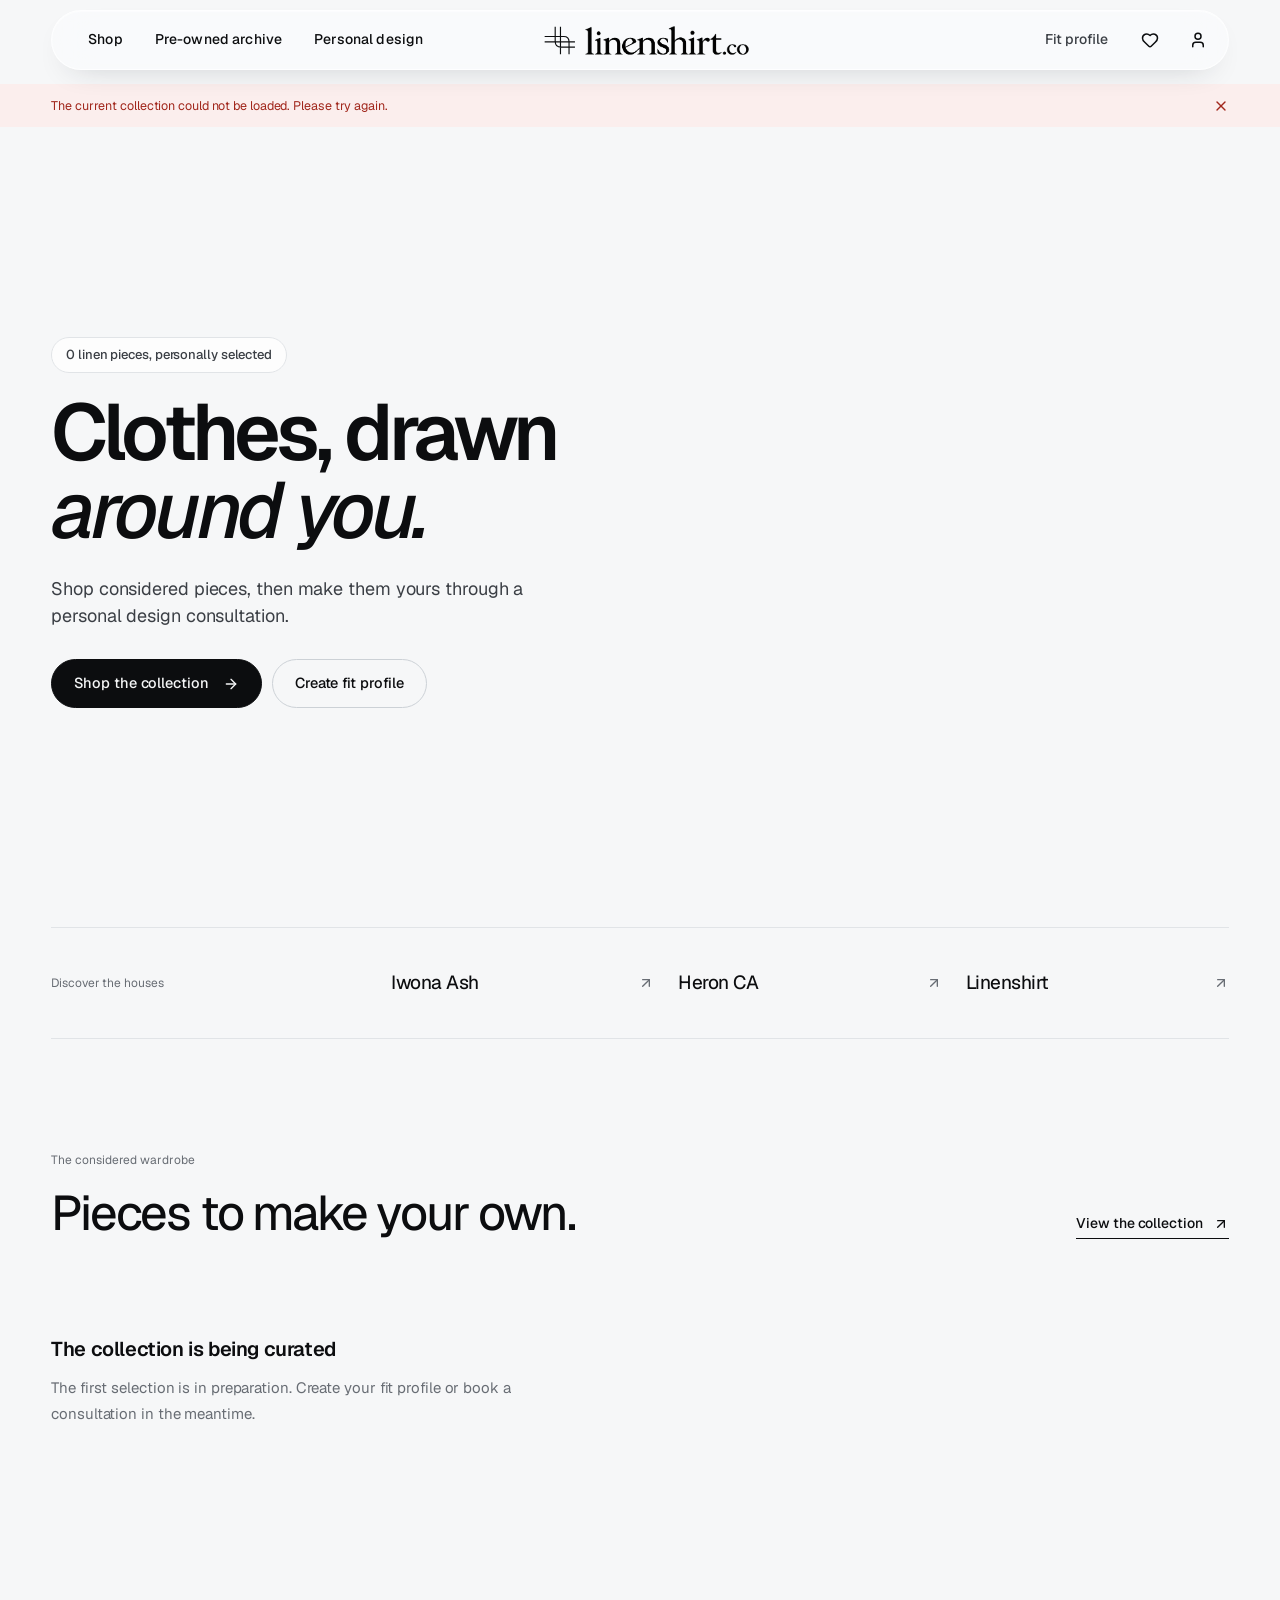
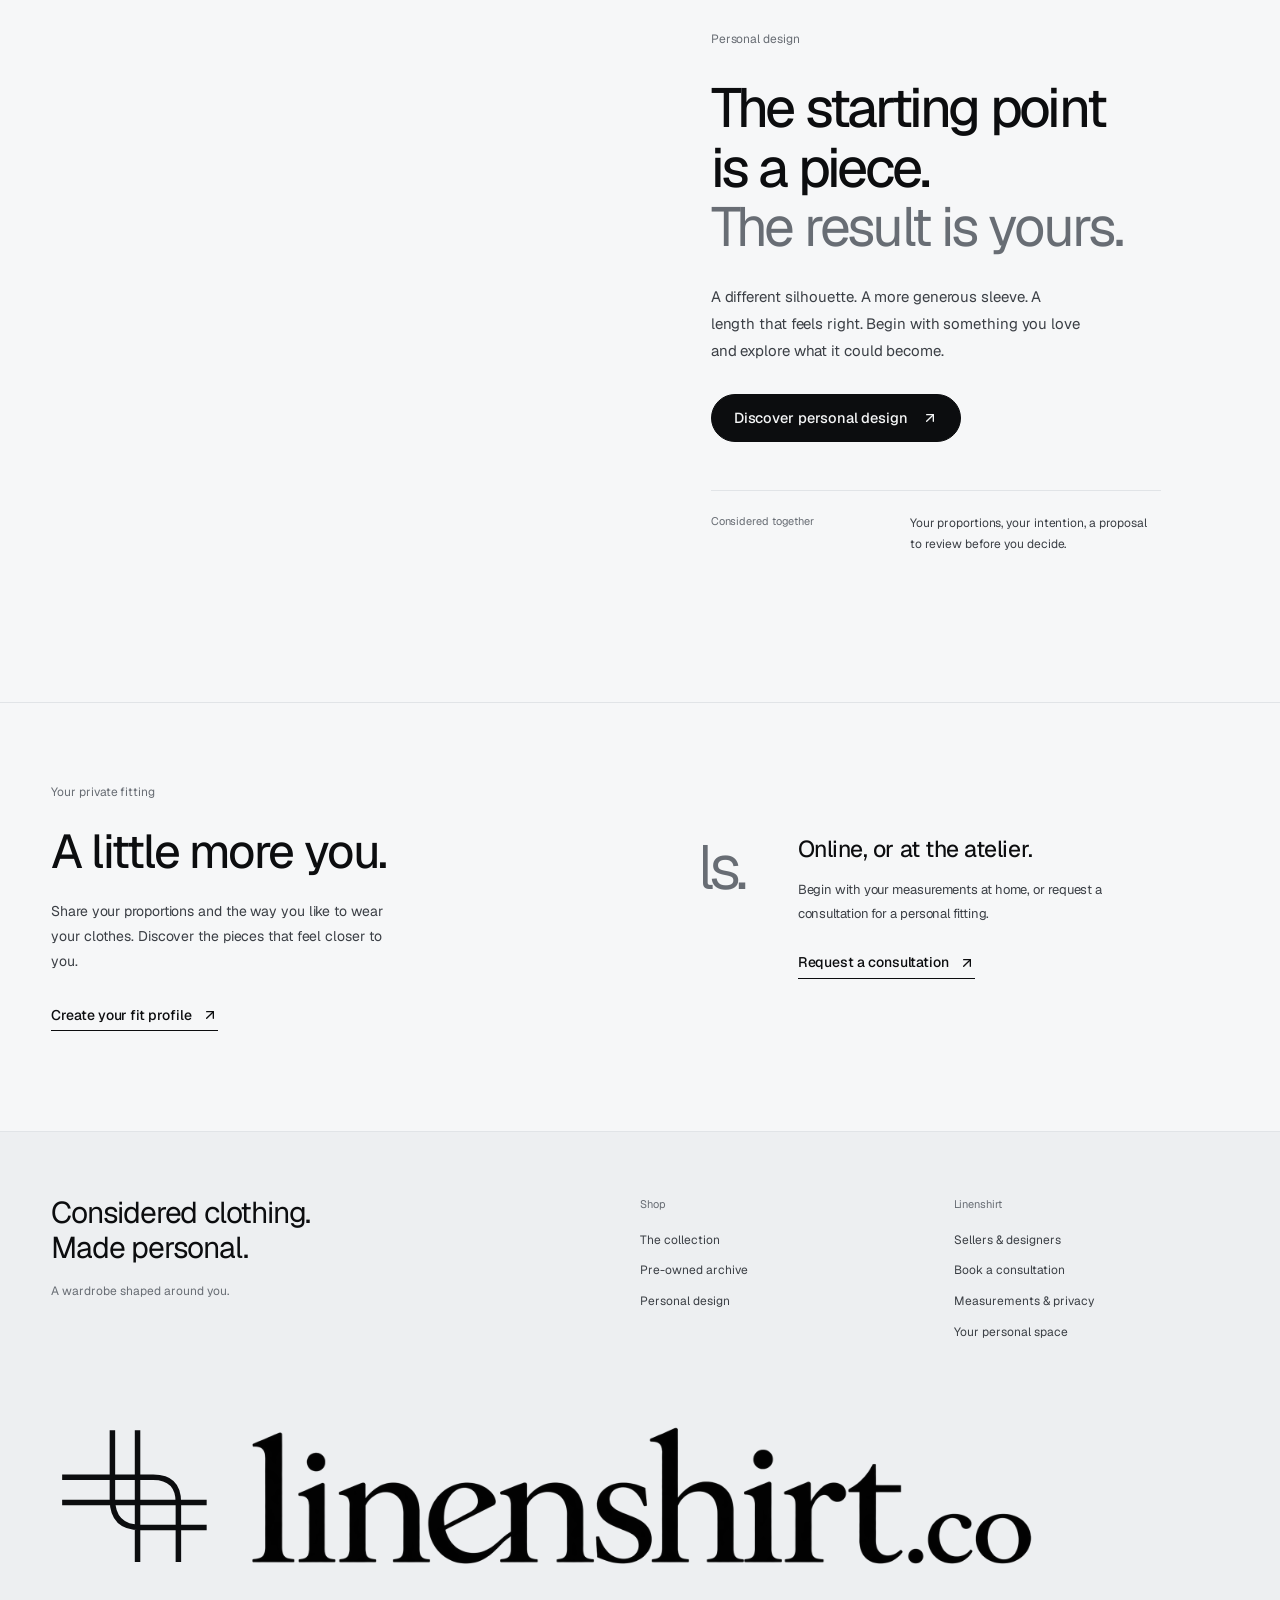
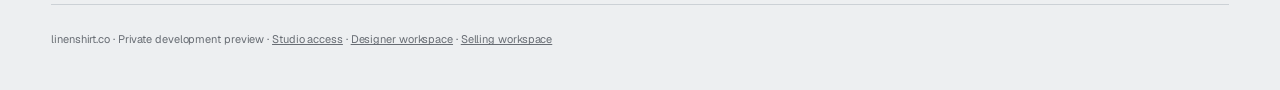
==== commit b9e415df: "Align Linenshirt with200 USD floor and design-led copy" ====
--- a/linenshirt/index.html
+++ b/linenshirt/index.html
@@ -15,6 +15,6 @@
 <body>
 <div id="root"></div>
 <noscript>Linenshirt needs JavaScript to show the collection.</noscript>
-<script src="/linenshirt/brand-20261024.js" defer></script>
+<script src="/linenshirt/price-200-20261024.js" defer></script>
 </body>
 </html>
